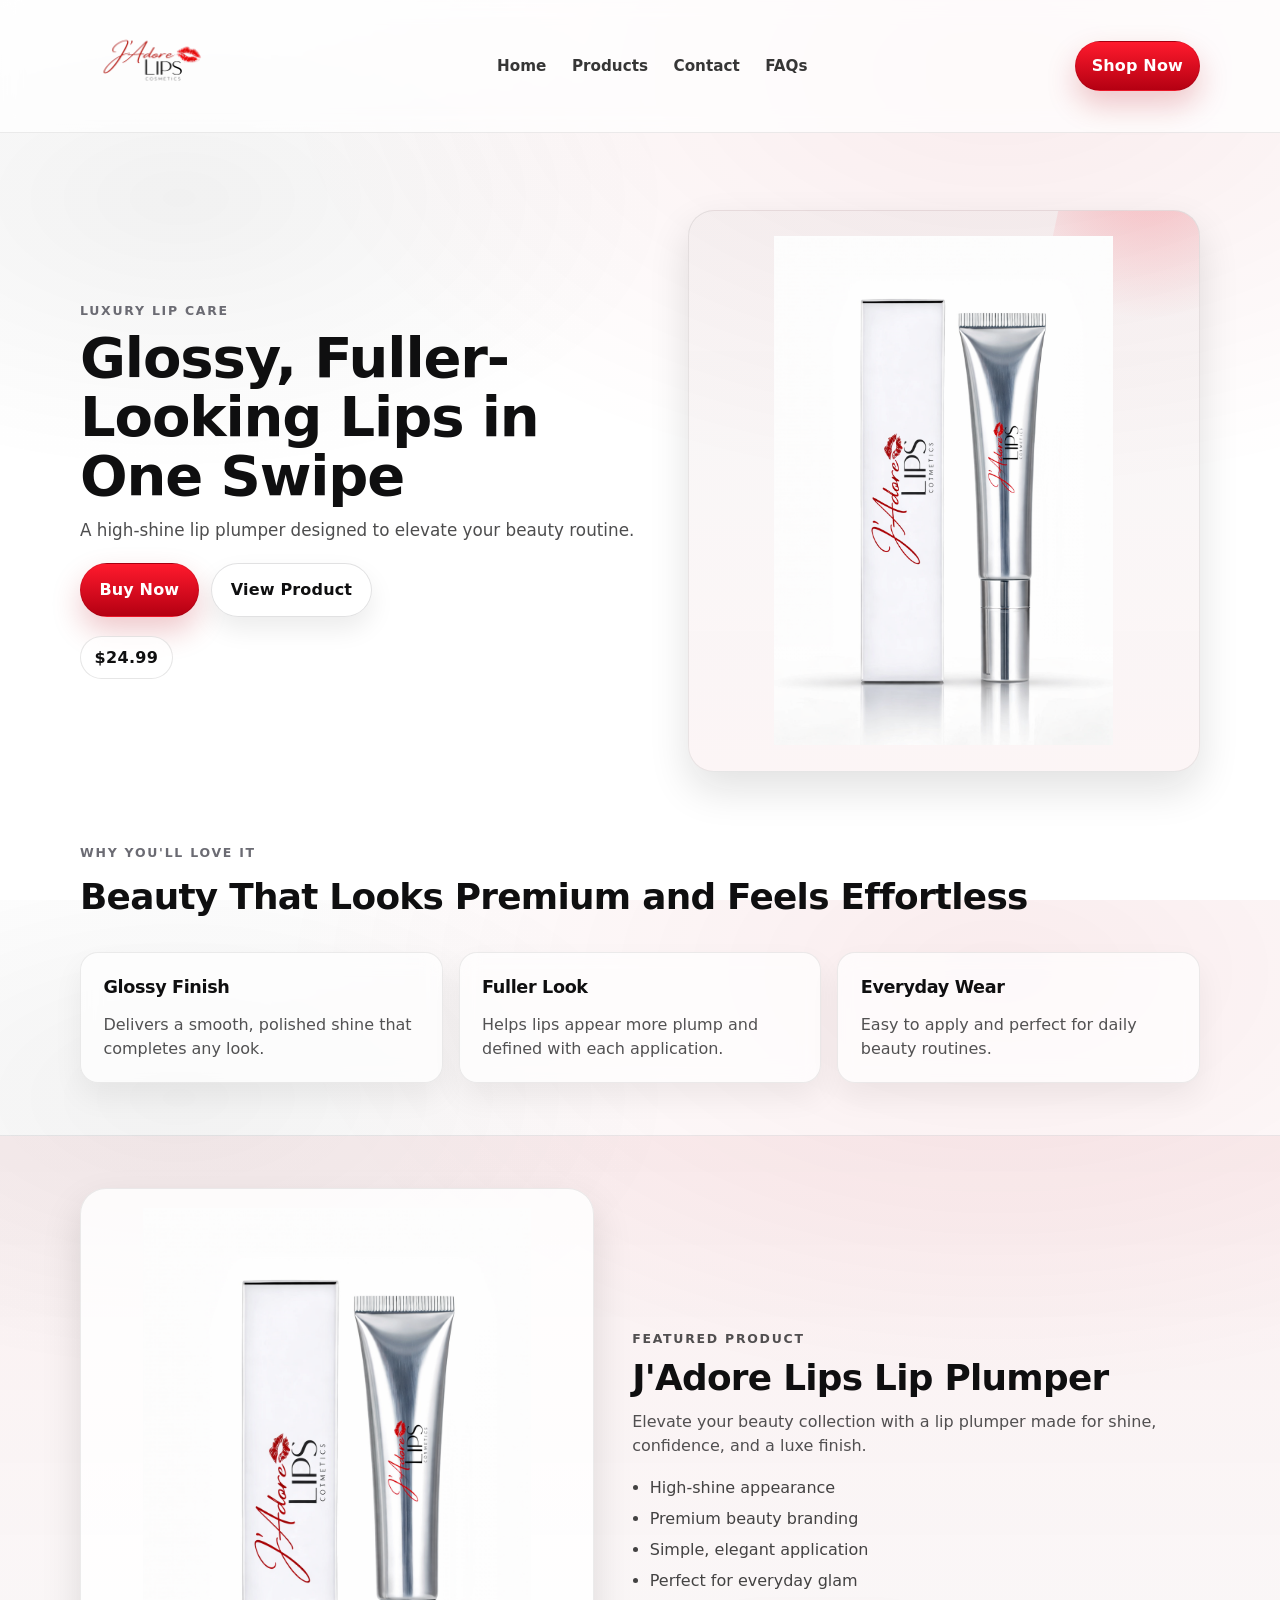
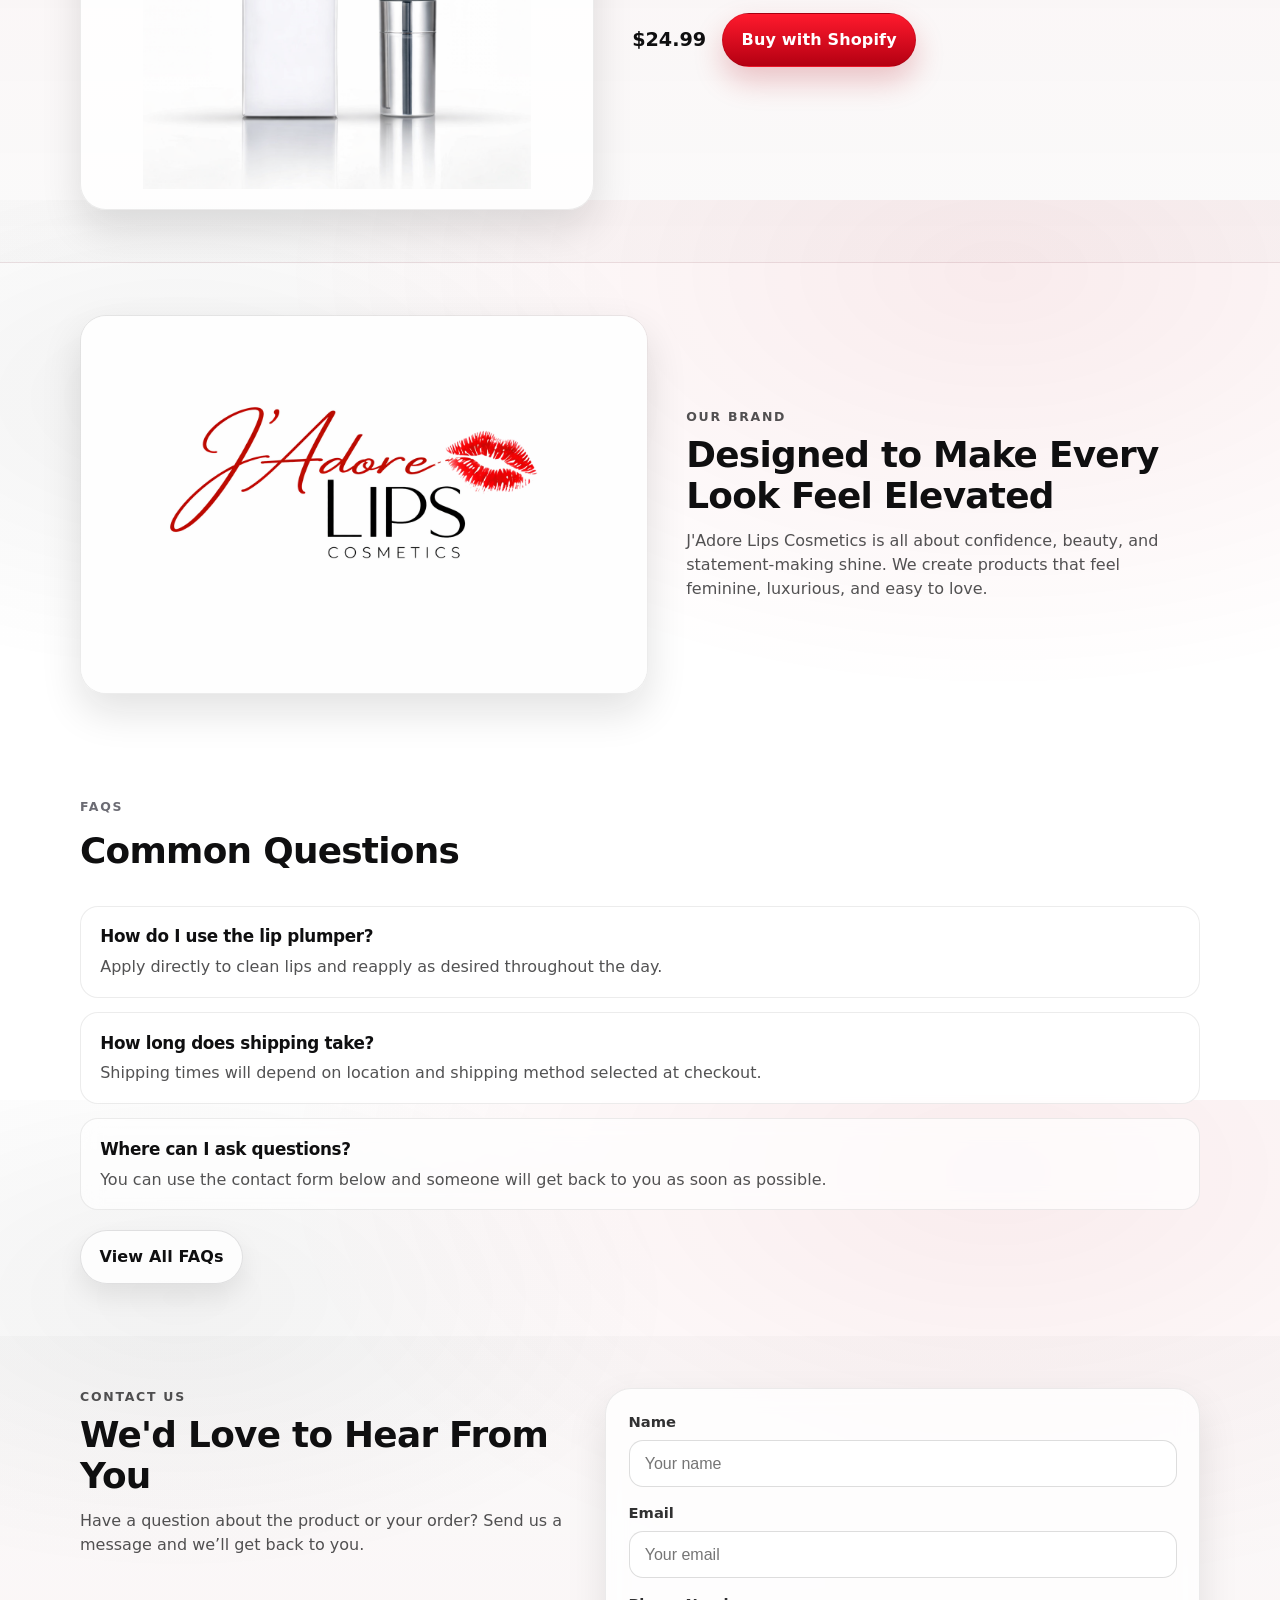
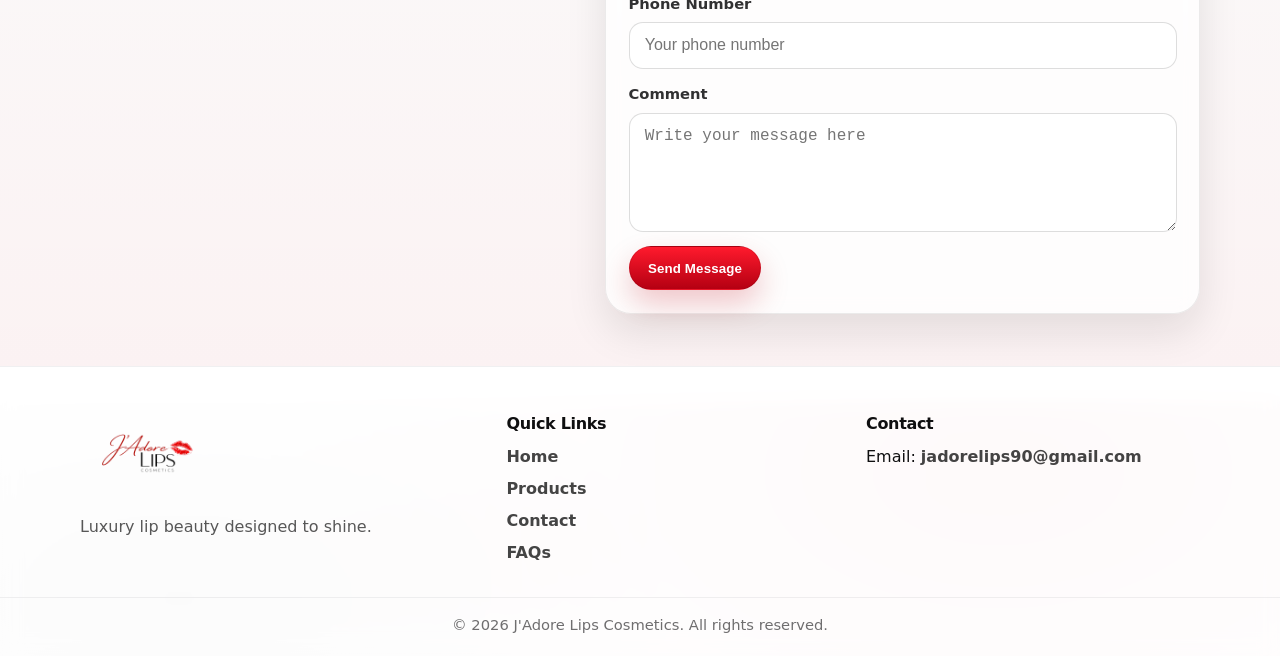
==== index.html @ cf37bf78 "Initial landing page setup with hero section" ====
<!DOCTYPE html>
<html lang="en">
<head>
    <meta charset="UTF-8">
    <meta name="viewport" content="width=device-width, initial-scale=1.0">

    <!-- Favicon -->
     <link rel="icon" type="image/png" href="favicon_io/favicon.ico">
     <link rel="icon" type="image/png" sizes="32x32" href="favicon_io/favicon-32x32.png">
     <link rel="icon" type="image/png" sizes="16x16" href="favicon_io/favicon-16x16.png">

    <!-- Title (VERY IMPORTANT) -->
    <title>J'Adore Lips | Lip Plumper</title>
    
    <!-- Stylesheet -->
    <link rel="stylesheet" href="css/styles.css">

    <!-- SEO Meta -->
    <meta name="description" content="J'Adore Lips is a lip plumper that enhances and plumps your lips naturally.">
    <meta name="keywords" content="lip plumper, lip care, lip health, beauty, lip gloss, fuller lips">
    <meta name="author" content="J'Adore Lips">
    <meta name="robots" content="index, follow">

    <!-- Open Graph (for social sharing like iMessage, Instagram, Facebook) -->
    <meta property="og:title" content="J'Adore Lips | Lip Plumper">
    <meta property="og:description" content="J'Adore Lips is a lip plumper that enhances and plumps your lips naturally.">
    <meta property="og:image" content="images/Products.PNG">
    <meta property="og:url" content="https://jadorelips.com">
    <meta property="og:type" content="website">

    <!-- Twitter Meta -->
    <meta name="twitter:card" content="summary_large_image">
    <meta name="twitter:title" content="J'Adore Lips | Lip Plumper">
    <meta name="twitter:description" content="J'Adore Lips is a lip plumper that enhances and plumps your lips naturally.">
    <meta name="twitter:image" content="images/Products.PNG">
</head>
<body>
    <!-- Header -->
     <header class="site-header">
        <div class="container header-container">
            <a href="index.html" class="logo">
                <img src="images/Branding-removebg-preview.png" alt="J'Adore Lips Logo">
            </a>

            <button class="nav-toggle" type="button" aria-label="Open menu" aria-expanded="false" aria-controls="mobile-menu">
              <span class="nav-toggle-bar"></span>
              <span class="nav-toggle-bar"></span>
              <span class="nav-toggle-bar"></span>
            </button>

            <nav class="navbar">
                <ul class="nav-links">
                    <li><a href="index.html">Home</a></li>
                    <li><a href="products.html">Products</a></li>
                    <li><a href="contact.html">Contact</a></li>
                    <li><a href="faq.html">FAQs</a></li>
                </ul>
            </nav>

            <a href="#featured-product" class="btn nav-btn">Shop Now</a>
        </div>

        <div class="mobile-menu" id="mobile-menu" hidden>
          <div class="container">
            <nav class="mobile-nav" aria-label="Mobile">
              <a href="index.html">Home</a>
              <a href="products.html">Products</a>
              <a href="contact.html">Contact</a>
              <a href="faq.html">FAQs</a>
              <a href="#featured-product" class="btn mobile-cta">Shop Now</a>
            </nav>
          </div>
        </div>
     </header>

       <main>

    <!-- Hero Section -->
    <section class="hero">
      <div class="container hero-container">
        <div class="hero-text">
          <p class="eyebrow">Luxury Lip Care</p>
          <h1>Glossy, Fuller-Looking Lips in One Swipe</h1>
          <p class="hero-description">
            A high-shine lip plumper designed to elevate your beauty routine.
          </p>

          <div class="hero-actions">
            <a href="#featured-product" class="btn">Buy Now</a>
            <a href="products.html" class="btn btn-secondary">View Product</a>
          </div>

          <div class="hero-price">
            <span>$24.99</span>
          </div>
        </div>

        <div class="hero-image">
          <img src="images/Products.PNG" alt="J'Adore Lips Lip Plumper Product">
        </div>
      </div>
    </section>

    <!-- Benefits Section -->
    <section class="benefits">
      <div class="container">
        <div class="section-heading">
          <p class="eyebrow">Why You'll Love It</p>
          <h2>Beauty That Looks Premium and Feels Effortless</h2>
        </div>

        <div class="benefits-grid">
          <article class="benefit-card">
            <h3>Glossy Finish</h3>
            <p>Delivers a smooth, polished shine that completes any look.</p>
          </article>

          <article class="benefit-card">
            <h3>Fuller Look</h3>
            <p>Helps lips appear more plump and defined with each application.</p>
          </article>

          <article class="benefit-card">
            <h3>Everyday Wear</h3>
            <p>Easy to apply and perfect for daily beauty routines.</p>
          </article>
        </div>
      </div>
    </section>

    <!-- Featured Product -->
    <section class="featured-product" id="featured-product">
      <div class="container featured-product-container">
        <div class="featured-image">
          <img src="images/Products.PNG" alt="J'Adore Lips Lip Plumper">
        </div>

        <div class="featured-text">
          <p class="eyebrow">Featured Product</p>
          <h2>J'Adore Lips Lip Plumper</h2>
          <p>
            Elevate your beauty collection with a lip plumper made for shine,
            confidence, and a luxe finish.
          </p>

          <ul class="product-highlights">
            <li>High-shine appearance</li>
            <li>Premium beauty branding</li>
            <li>Simple, elegant application</li>
            <li>Perfect for everyday glam</li>
          </ul>

          <div class="product-purchase">
            <span class="product-price">$24.99</span>
            <a href="#" class="btn">Buy with Shopify</a>
          </div>

          <!-- Shopify Buy Button can go here later -->
          <div class="shopify-buy-button-placeholder">
            <!-- Shopify embed code goes here -->
          </div>
        </div>
      </div>
    </section>

    <!-- Brand Section -->
    <section class="brand-story">
      <div class="container brand-story-container">
        <div class="brand-image">
          <img src="images/Branding.PNG" alt="J'Adore Lips brand lifestyle image">
        </div>

        <div class="brand-text">
          <p class="eyebrow">Our Brand</p>
          <h2>Designed to Make Every Look Feel Elevated</h2>
          <p>
            J'Adore Lips Cosmetics is all about confidence, beauty, and statement-making shine.
            We create products that feel feminine, luxurious, and easy to love.
          </p>
        </div>
      </div>
    </section>

    <!-- FAQ Preview -->
    <section class="faq-preview">
      <div class="container">
        <div class="section-heading">
          <p class="eyebrow">FAQs</p>
          <h2>Common Questions</h2>
        </div>

        <div class="faq-list">
          <article class="faq-item">
            <h3>How do I use the lip plumper?</h3>
            <p>Apply directly to clean lips and reapply as desired throughout the day.</p>
          </article>

          <article class="faq-item">
            <h3>How long does shipping take?</h3>
            <p>Shipping times will depend on location and shipping method selected at checkout.</p>
          </article>

          <article class="faq-item">
            <h3>Where can I ask questions?</h3>
            <p>You can use the contact form below and someone will get back to you as soon as possible.</p>
          </article>
        </div>

        <div class="faq-action">
          <a href="faq.html" class="btn btn-secondary">View All FAQs</a>
        </div>
      </div>
    </section>

    <!-- Contact Section -->
    <section class="contact-section" id="contact">
      <div class="container contact-container">
        <div class="contact-text">
          <p class="eyebrow">Contact Us</p>
          <h2>We'd Love to Hear From You</h2>
          <p>
            Have a question about the product or your order? Send us a message and we’ll get back to you.
          </p>
        </div>

        <form class="contact-form">
          <div class="form-group">
            <label for="name">Name</label>
            <input type="text" id="name" name="name" placeholder="Your name" required>
          </div>

          <div class="form-group">
            <label for="email">Email</label>
            <input type="email" id="email" name="email" placeholder="Your email" required>
          </div>

          <div class="form-group">
            <label for="phone">Phone Number</label>
            <input type="tel" id="phone" name="phone" placeholder="Your phone number">
          </div>

          <div class="form-group">
            <label for="comment">Comment</label>
            <textarea id="comment" name="comment" rows="5" placeholder="Write your message here"></textarea>
          </div>

          <button type="submit" class="btn">Send Message</button>
        </form>
      </div>
    </section>

  </main>

  <!-- Footer -->
  <footer class="site-footer">
    <div class="container footer-container">
      <div class="footer-brand">
        <img src="images/Branding-removebg-preview.png" alt="J'Adore Lips Cosmetics Logo">
        <p>Luxury lip beauty designed to shine.</p>
      </div>

      <div class="footer-links">
        <h3>Quick Links</h3>
        <ul>
          <li><a href="index.html">Home</a></li>
          <li><a href="products.html">Products</a></li>
          <li><a href="contact.html">Contact</a></li>
          <li><a href="faq.html">FAQs</a></li>
        </ul>
      </div>

      <div class="footer-contact">
        <h3>Contact</h3>
        <p>Email: <a href="mailto:jadorelips90@gmail.com">jadorelips90@gmail.com</a></p>
      </div>
    </div>

    <div class="footer-bottom">
      <p>&copy; 2026 J'Adore Lips Cosmetics. All rights reserved.</p>
    </div>
  </footer>

  <script src="js/main.js"></script>
</body>
</html>
---- css/styles.css ----
:root {
   --bg: #ffffff;
   --surface: #ffffff;
   --surface-2: #f6f6f7;
   --text: #0f0f10;
   --muted: #6b6b73;
   --border: rgba(15, 15, 16, 0.12);
   --shadow: 0 18px 40px rgba(15, 15, 16, 0.12);
   --accent: #b40012;
   --accent-2: #ff1a2d;
   --accent-soft: rgba(180, 0, 18, 0.12);
   --radius: 18px;
   --radius-sm: 12px;
   --container: 1120px;
 }
 
 * {
   box-sizing: border-box;
 }
 
 html,
 body {
   height: 100%;
 }
 
 body {
   margin: 0;
   font-family: ui-sans-serif, system-ui, -apple-system, BlinkMacSystemFont, "Segoe UI", Roboto,
     "Helvetica Neue", Arial, "Noto Sans", "Liberation Sans", sans-serif;
   color: var(--text);
   background: radial-gradient(1200px 700px at 78% 8%, rgba(180, 0, 18, 0.08), transparent 60%),
     radial-gradient(900px 500px at 14% 22%, rgba(15, 15, 16, 0.06), transparent 55%),
     var(--bg);
   line-height: 1.5;
   overflow-x: hidden;
 }
 
 img {
   max-width: 100%;
   height: auto;
   display: block;
 }
 
 a {
   color: inherit;
   text-decoration: none;
 }
 
 .container {
   width: min(var(--container), calc(100% - 2rem));
   margin: 0 auto;
 }
 
 .eyebrow {
   margin: 0 0 0.5rem;
   letter-spacing: 0.14em;
   text-transform: uppercase;
   color: var(--muted);
   font-weight: 600;
   font-size: 0.78rem;
 }
 
 h1,
 h2,
 h3 {
   margin: 0 0 0.75rem;
   letter-spacing: -0.02em;
 }
 
 h1 {
   font-size: clamp(2.1rem, 4.5vw, 3.5rem);
   line-height: 1.05;
 }
 
 h2 {
   font-size: clamp(1.6rem, 2.8vw, 2.25rem);
   line-height: 1.15;
 }
 
 p {
   margin: 0;
 }

 ul {
   margin: 0;
 }
 
 .btn {
   display: inline-flex;
   align-items: center;
   justify-content: center;
   gap: 0.5rem;
   border-radius: 999px;
   padding: 0.85rem 1.15rem;
   font-weight: 700;
   letter-spacing: 0.01em;
   background: linear-gradient(180deg, var(--accent-2), var(--accent));
   color: #fff;
   border: 1px solid rgba(0, 0, 0, 0.08);
   box-shadow: 0 14px 30px rgba(180, 0, 18, 0.22);
   transition: transform 160ms ease, box-shadow 160ms ease, background 160ms ease;
 }
 
 .btn:hover {
   transform: translateY(-1px);
   box-shadow: 0 18px 38px rgba(180, 0, 18, 0.28);
 }
 
 .btn:active {
   transform: translateY(0);
 }
 
 .btn.btn-secondary {
   background: rgba(255, 255, 255, 0.8);
   color: var(--text);
   border: 1px solid var(--border);
   box-shadow: 0 12px 26px rgba(15, 15, 16, 0.08);
   backdrop-filter: blur(10px);
 }
 
 .btn.btn-secondary:hover {
   box-shadow: 0 16px 34px rgba(15, 15, 16, 0.12);
 }
 
 .site-header {
   position: sticky;
   top: 0;
   z-index: 50;
   background: rgba(255, 255, 255, 0.72);
   backdrop-filter: blur(10px);
   border-bottom: 1px solid rgba(15, 15, 16, 0.08);
 }
 
 .header-container {
   display: flex;
   align-items: center;
   justify-content: space-between;
   gap: 1rem;
   padding: 0.9rem 0;
 }
 
 .logo {
   display: inline-flex;
   align-items: center;
 }
 
 .logo img {
   height: 100px;
   width: auto;
   max-width: 220px;
   object-fit: contain;
 }
 
 .navbar {
   display: none;
 }
 
 .nav-links {
   list-style: none;
   display: flex;
   gap: 1.2rem;
   margin: 0;
   padding: 0;
 }
 
 .nav-links a {
   font-weight: 650;
   font-size: 0.95rem;
   color: rgba(15, 15, 16, 0.84);
   padding: 0.35rem 0.2rem;
   border-radius: 10px;
 }
 
 .nav-links a:hover {
   color: var(--text);
 }
 
 .nav-btn {
   padding: 0.75rem 1rem;
 }

 .nav-toggle {
   width: 44px;
   height: 44px;
   border-radius: 12px;
   border: 1px solid rgba(15, 15, 16, 0.12);
   background: rgba(255, 255, 255, 0.72);
   display: inline-flex;
   align-items: center;
   justify-content: center;
   gap: 5px;
   padding: 0;
   cursor: pointer;
 }

 .nav-toggle-bar {
   width: 18px;
   height: 2px;
   background: rgba(15, 15, 16, 0.8);
   display: block;
   border-radius: 99px;
 }

 .mobile-menu {
   border-top: 1px solid rgba(15, 15, 16, 0.06);
   background: rgba(255, 255, 255, 0.82);
   backdrop-filter: blur(12px);
 }

 .mobile-nav {
   display: grid;
   gap: 0.5rem;
   padding: 0.9rem 0 1rem;
 }

 .mobile-nav a {
   padding: 0.85rem 0.9rem;
   border-radius: 14px;
   border: 1px solid rgba(15, 15, 16, 0.08);
   background: rgba(255, 255, 255, 0.8);
   font-weight: 750;
   color: rgba(15, 15, 16, 0.88);
 }

 .mobile-nav a:hover {
   border-color: rgba(180, 0, 18, 0.25);
 }

 .mobile-nav .mobile-cta {
   width: 100%;
 }
 
 .hero {
   padding: clamp(3.2rem, 6vw, 5.2rem) 0 2.6rem;
 }
 
 .hero-container {
   display: grid;
   grid-template-columns: 1fr;
   gap: 2rem;
   align-items: center;
 }
 
 .hero-text {
   max-width: 46rem;
 }
 
 .hero-description {
   margin-top: 0.8rem;
   color: rgba(15, 15, 16, 0.74);
   font-size: 1.05rem;
 }
 
 .hero-actions {
   margin-top: 1.25rem;
   display: flex;
   gap: 0.8rem;
   flex-wrap: wrap;
 }
 
 .hero-price {
   margin-top: 1.2rem;
   display: inline-flex;
   align-items: center;
   gap: 0.65rem;
   padding: 0.55rem 0.85rem;
   border: 1px solid rgba(15, 15, 16, 0.1);
   border-radius: 999px;
   background: rgba(255, 255, 255, 0.7);
   backdrop-filter: blur(10px);
 }
 
 .hero-price span {
   font-weight: 900;
   letter-spacing: 0.02em;
 }
 
 .hero-image {
   position: relative;
   border-radius: calc(var(--radius) + 8px);
   background: linear-gradient(180deg, rgba(15, 15, 16, 0.03), rgba(180, 0, 18, 0.04));
   border: 1px solid rgba(15, 15, 16, 0.08);
   box-shadow: var(--shadow);
   overflow: hidden;
 }
 
 .hero-image::before {
   content: "";
   position: absolute;
   inset: -120px -120px auto auto;
   width: 260px;
   height: 260px;
   background: radial-gradient(circle at 30% 30%, rgba(255, 26, 45, 0.25), transparent 62%);
   transform: rotate(12deg);
 }
 
 .hero-image img {
   position: relative;
   width: 100%;
   height: auto;
   padding: 1.2rem;
   object-fit: contain;
   max-height: 560px;
 }
 
 section {
   padding: 3.25rem 0;
 }
 
 .section-heading {
   display: grid;
   gap: 0.35rem;
   margin-bottom: 1.4rem;
 }

 .page-hero {
   padding: clamp(3rem, 5.5vw, 4.2rem) 0 2.2rem;
 }

 .page-hero-compact {
   padding-bottom: 1.8rem;
 }

 .page-hero-container {
   display: grid;
   grid-template-columns: 1fr;
   gap: 1.6rem;
   align-items: center;
 }

 .page-hero-description {
   margin-top: 0.6rem;
   color: rgba(15, 15, 16, 0.72);
   font-size: 1.04rem;
 }

 .page-hero-media {
   border-radius: calc(var(--radius) + 8px);
   border: 1px solid rgba(15, 15, 16, 0.08);
   background: rgba(255, 255, 255, 0.85);
   box-shadow: var(--shadow);
   overflow: hidden;
 }

 .page-hero-media img {
   width: 100%;
   height: auto;
   object-fit: contain;
   padding: 1.15rem;
   max-height: 520px;
 }

 .inline-link {
   color: var(--accent);
   font-weight: 750;
 }

 .inline-link:hover {
   text-decoration: underline;
 }

 .products {
   padding-top: 1.8rem;
 }

 .product-grid {
   display: grid;
   grid-template-columns: 1fr;
   gap: 1.1rem;
 }

 .product-card {
   border-radius: calc(var(--radius) + 8px);
   border: 1px solid rgba(15, 15, 16, 0.08);
   background: rgba(255, 255, 255, 0.75);
   backdrop-filter: blur(10px);
   box-shadow: 0 18px 40px rgba(15, 15, 16, 0.1);
   overflow: hidden;
 }

 .product-card-image {
   background: linear-gradient(180deg, rgba(15, 15, 16, 0.02), rgba(180, 0, 18, 0.05));
 }

 .product-card-image img {
   width: 100%;
   height: 100%;
   object-fit: contain;
   padding: 1.2rem;
   max-height: 520px;
 }

 .product-card-body {
   padding: 1.2rem;
 }

 .product-card-body p {
   color: rgba(15, 15, 16, 0.72);
 }

 .product-card-meta {
   margin-top: 1rem;
   display: flex;
   gap: 0.9rem;
   align-items: center;
   justify-content: space-between;
   flex-wrap: wrap;
 }

 .product-pill {
   display: inline-flex;
   align-items: center;
   border-radius: 999px;
   padding: 0.45rem 0.75rem;
   background: rgba(180, 0, 18, 0.1);
   border: 1px solid rgba(180, 0, 18, 0.18);
   color: rgba(15, 15, 16, 0.85);
   font-weight: 800;
   letter-spacing: 0.01em;
 }

 .cta-band {
   padding: 2.6rem 0;
 }

 .cta-band-container {
   display: flex;
   align-items: center;
   justify-content: space-between;
   gap: 1.2rem;
   padding: 1.4rem;
   border-radius: calc(var(--radius) + 10px);
   border: 1px solid rgba(15, 15, 16, 0.08);
   background: radial-gradient(900px 240px at 12% 0%, rgba(255, 26, 45, 0.16), transparent 60%),
     rgba(255, 255, 255, 0.8);
   backdrop-filter: blur(12px);
   box-shadow: 0 18px 40px rgba(15, 15, 16, 0.1);
 }

 .contact-cards {
   margin-top: 1.15rem;
   display: grid;
   grid-template-columns: 1fr;
   gap: 0.9rem;
 }

 .contact-card {
   padding: 1rem 1.1rem;
   border-radius: var(--radius);
   border: 1px solid rgba(15, 15, 16, 0.08);
   background: rgba(255, 255, 255, 0.7);
   backdrop-filter: blur(10px);
 }

 .contact-card h3 {
   margin-bottom: 0.35rem;
   font-size: 1.02rem;
 }

 .contact-card p {
   color: rgba(15, 15, 16, 0.72);
 }
 
 .benefits {
   padding-top: 1.5rem;
 }
 
 .benefits-grid {
   display: grid;
   grid-template-columns: 1fr;
   gap: 1rem;
   margin-top: 1.2rem;
 }
 
 .benefit-card {
   border: 1px solid rgba(15, 15, 16, 0.08);
   border-radius: var(--radius);
   background: rgba(255, 255, 255, 0.7);
   backdrop-filter: blur(10px);
   box-shadow: 0 14px 30px rgba(15, 15, 16, 0.06);
   padding: 1.2rem 1.2rem 1.15rem;
 }
 
 .benefit-card h3 {
   font-size: 1.1rem;
 }
 
 .benefit-card p {
   color: rgba(15, 15, 16, 0.72);
 }
 
 .featured-product {
   background: linear-gradient(180deg, rgba(180, 0, 18, 0.06), rgba(15, 15, 16, 0.02));
   border-top: 1px solid rgba(15, 15, 16, 0.06);
   border-bottom: 1px solid rgba(15, 15, 16, 0.06);
 }
 
 .featured-product-container {
   display: grid;
   grid-template-columns: 1fr;
   gap: 1.8rem;
   align-items: center;
 }
 
 .featured-image {
   border-radius: calc(var(--radius) + 8px);
   border: 1px solid rgba(15, 15, 16, 0.08);
   background: rgba(255, 255, 255, 0.82);
   box-shadow: var(--shadow);
   overflow: hidden;
 }
 
 .featured-image img {
   padding: 1.2rem;
   width: 100%;
   max-height: 620px;
   object-fit: contain;
 }
 
 .featured-text p {
   color: rgba(15, 15, 16, 0.72);
 }
 
 .product-highlights {
   margin: 1.1rem 0 0;
   padding-left: 1.1rem;
   color: rgba(15, 15, 16, 0.78);
 }
 
 .product-highlights li {
   margin: 0.45rem 0;
 }
 
 .product-purchase {
   margin-top: 1.25rem;
   display: flex;
   align-items: center;
   justify-content: flex-start;
   gap: 1rem;
   flex-wrap: wrap;
 }
 
 .product-price {
   font-weight: 900;
   font-size: 1.2rem;
 }
 
 .brand-story-container {
   display: grid;
   grid-template-columns: 1fr;
   gap: 1.6rem;
   align-items: center;
 }
 
 .brand-image {
   border-radius: calc(var(--radius) + 8px);
   overflow: hidden;
   border: 1px solid rgba(15, 15, 16, 0.08);
   box-shadow: 0 18px 40px rgba(15, 15, 16, 0.12);
 }
 
 .brand-image img {
   width: 100%;
   height: 100%;
   object-fit: cover;
 }
 
 .brand-text p {
   color: rgba(15, 15, 16, 0.72);
 }
 
 .faq-list {
   display: grid;
   gap: 0.9rem;
   margin-top: 1.25rem;
 }
 
 .faq-item {
   padding: 1.1rem 1.2rem;
   border-radius: var(--radius);
   border: 1px solid rgba(15, 15, 16, 0.08);
   background: rgba(255, 255, 255, 0.7);
   backdrop-filter: blur(10px);
 }
 
 .faq-item h3 {
   font-size: 1.05rem;
   margin-bottom: 0.35rem;
 }
 
 .faq-item p {
   color: rgba(15, 15, 16, 0.72);
 }
 
 .faq-action {
   margin-top: 1.25rem;
 }
 
 .contact-section {
   background: linear-gradient(180deg, rgba(15, 15, 16, 0.02), rgba(180, 0, 18, 0.05));
 }
 
 .contact-container {
   display: grid;
   grid-template-columns: 1fr;
   gap: 1.6rem;
   align-items: start;
 }
 
 .contact-text p {
   color: rgba(15, 15, 16, 0.72);
 }
 
 .contact-form {
   border-radius: calc(var(--radius) + 8px);
   border: 1px solid rgba(15, 15, 16, 0.08);
   background: rgba(255, 255, 255, 0.78);
   backdrop-filter: blur(10px);
   box-shadow: 0 18px 40px rgba(15, 15, 16, 0.1);
   padding: 1.2rem;
 }
 
 .form-group {
   display: grid;
   gap: 0.45rem;
   margin-bottom: 0.9rem;
 }
 
 label {
   font-size: 0.92rem;
   font-weight: 700;
   color: rgba(15, 15, 16, 0.86);
 }
 
 input,
 textarea {
   width: 100%;
   border-radius: 14px;
   border: 1px solid rgba(15, 15, 16, 0.14);
   background: rgba(255, 255, 255, 0.92);
   padding: 0.85rem 0.95rem;
   font-size: 1rem;
   outline: none;
   transition: border-color 140ms ease, box-shadow 140ms ease;
 }
 
 input:focus,
 textarea:focus {
   border-color: rgba(180, 0, 18, 0.42);
   box-shadow: 0 0 0 4px rgba(180, 0, 18, 0.12);
 }
 
 textarea {
   resize: vertical;
 }
 
 .site-footer {
   padding: 2.8rem 0 1.2rem;
   border-top: 1px solid rgba(15, 15, 16, 0.06);
   background: rgba(255, 255, 255, 0.72);
   backdrop-filter: blur(10px);
 }
 
 .footer-container {
   display: grid;
   grid-template-columns: 1fr;
   gap: 1.6rem;
 }
 
 .footer-brand img {
   width: 140px;
   height: auto;
 }
 
 .footer-brand p {
   margin-top: 0.6rem;
   color: rgba(15, 15, 16, 0.7);
 }
 
 .footer-links h3,
 .footer-contact h3 {
   margin-bottom: 0.6rem;
   font-size: 1rem;
 }
 
 .footer-links ul {
   list-style: none;
   padding: 0;
   margin: 0;
   display: grid;
   gap: 0.5rem;
 }
 
 .footer-links a,
 .footer-contact a {
   color: rgba(15, 15, 16, 0.78);
   font-weight: 650;
 }
 
 .footer-links a:hover,
 .footer-contact a:hover {
   color: var(--accent);
 }
 
 .footer-bottom {
   margin-top: 2rem;
   padding-top: 1rem;
   border-top: 1px solid rgba(15, 15, 16, 0.06);
   text-align: center;
   color: rgba(15, 15, 16, 0.6);
   font-size: 0.92rem;
 }
 
 @media (min-width: 760px) {
   .navbar {
     display: block;
   }

   .nav-toggle {
     display: none;
   }

   .mobile-menu {
     display: none;
   }
 
   .hero-container {
     grid-template-columns: 1.05fr 0.95fr;
     gap: 2.6rem;
   }

   .page-hero-container {
     grid-template-columns: 1.05fr 0.95fr;
     gap: 2.4rem;
   }

   .product-grid {
     grid-template-columns: repeat(2, 1fr);
     gap: 1.25rem;
   }

   .contact-cards {
     grid-template-columns: repeat(2, 1fr);
   }
 
   .benefits-grid {
     grid-template-columns: repeat(3, 1fr);
   }
 
   .featured-product-container {
     grid-template-columns: 0.95fr 1.05fr;
     gap: 2.4rem;
   }
 
   .brand-story-container {
     grid-template-columns: 1.05fr 0.95fr;
     gap: 2.4rem;
   }
 
   .contact-container {
     grid-template-columns: 0.9fr 1.1fr;
     gap: 2.4rem;
   }
 
   .footer-container {
     grid-template-columns: 1.2fr 1fr 1fr;
     align-items: start;
   }
 }
 
 @media (min-width: 1024px) {
   .header-container {
     padding: 1rem 0;
   }
 
   .hero {
     padding-bottom: 3rem;
   }
 
   .hero-image img {
     padding: 1.6rem;
   }
 
   .benefit-card {
     padding: 1.35rem 1.4rem 1.3rem;
   }
 
   .contact-form {
     padding: 1.4rem;
   }
 }
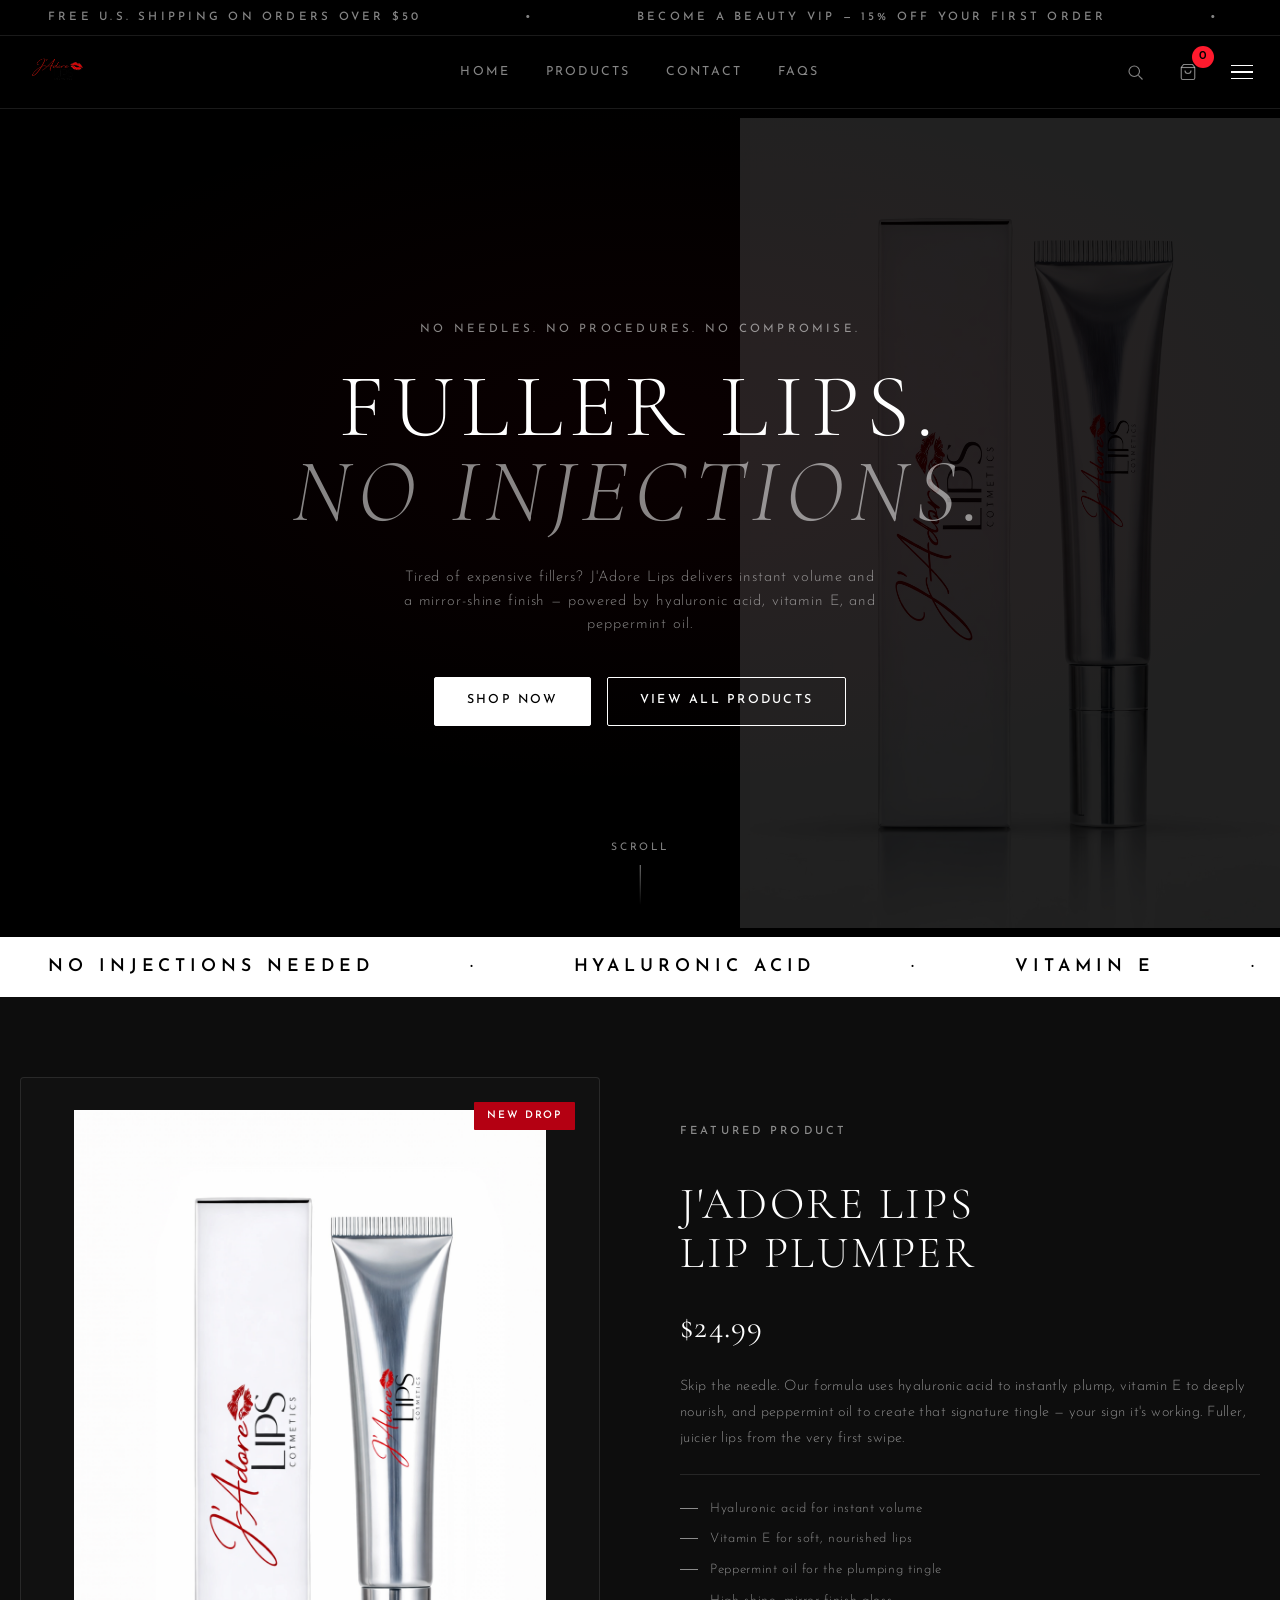
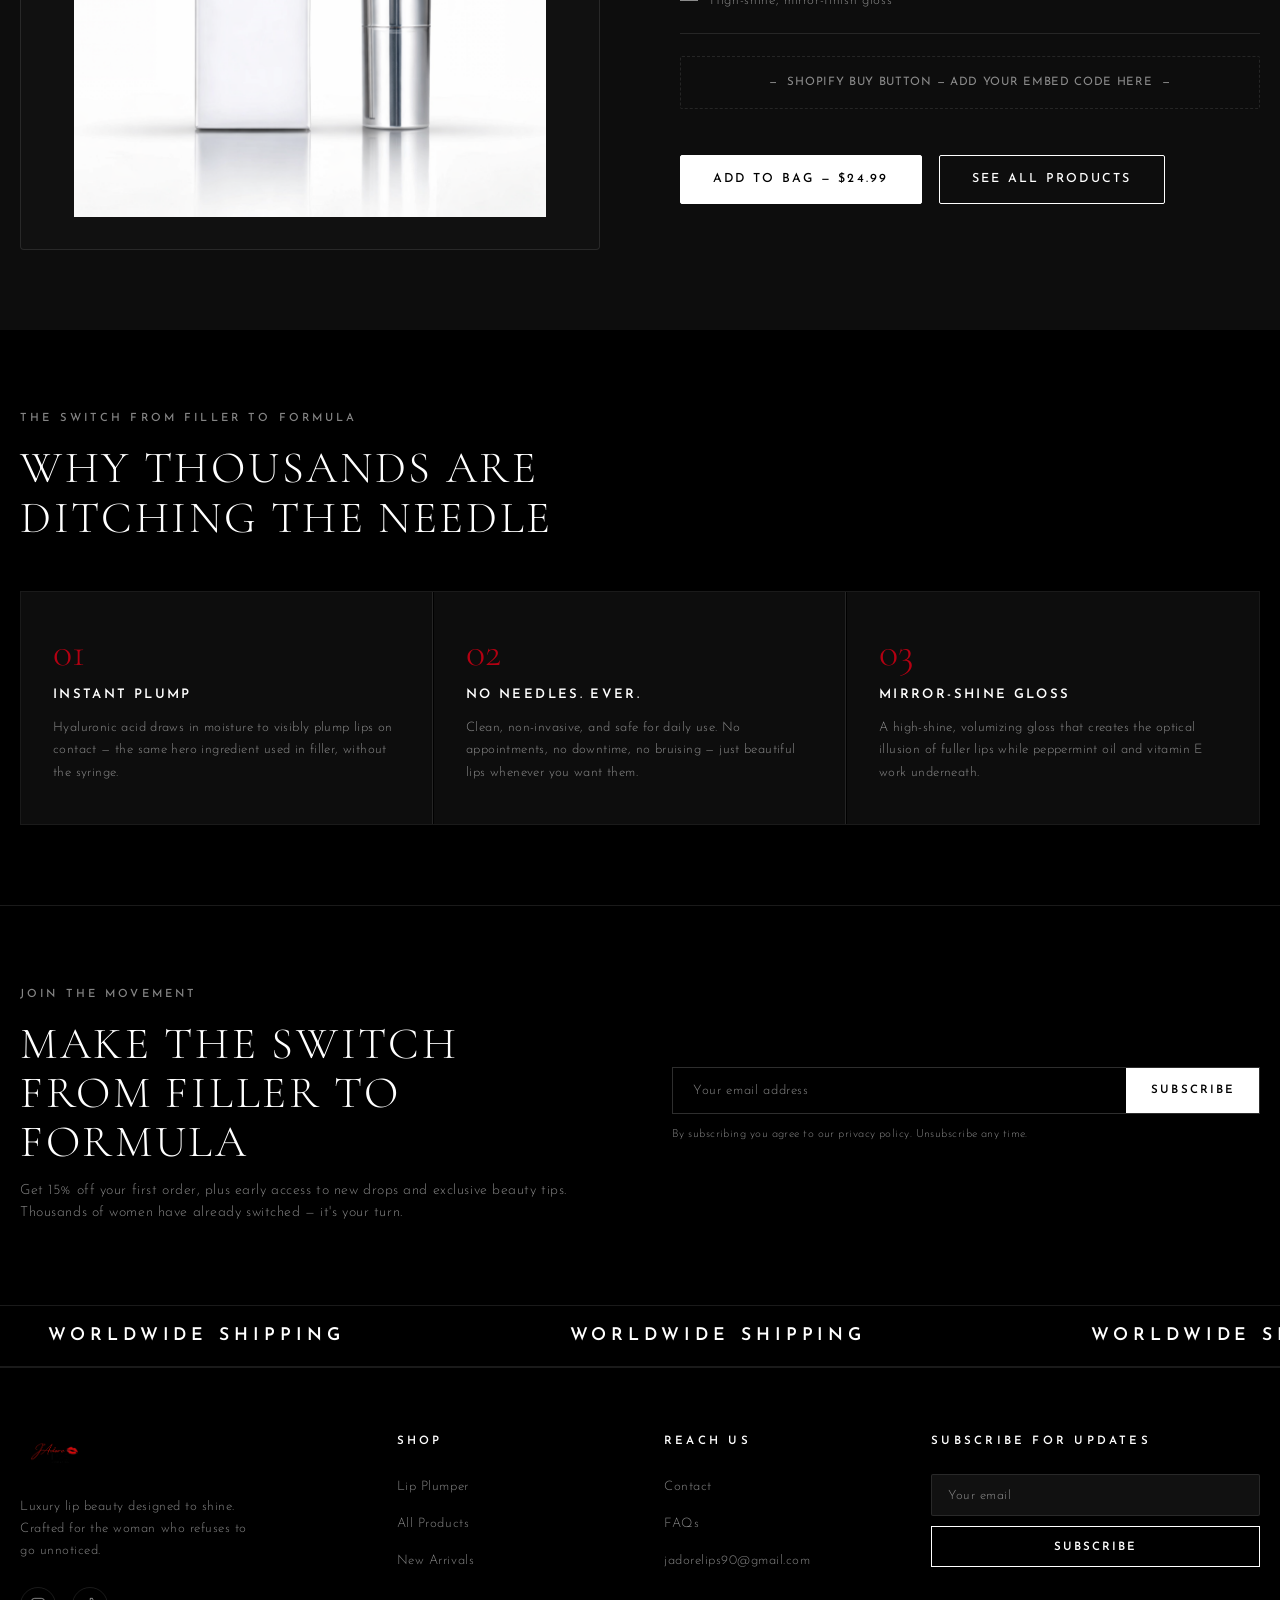
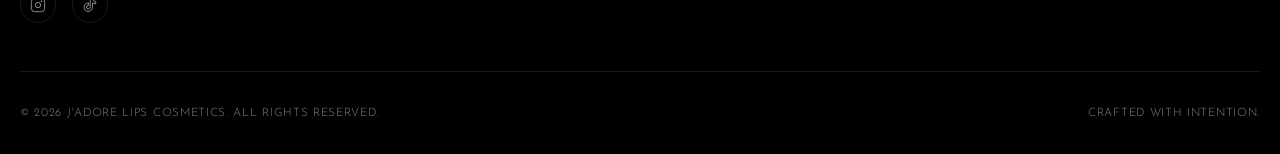
==== commit 8a2cf613: "WIP: bag count update, copy refresh, before/after section" ====
--- a/index.html
+++ b/index.html
@@ -1,282 +1,272 @@
 <!DOCTYPE html>
 <html lang="en">
 <head>
-    <meta charset="UTF-8">
-    <meta name="viewport" content="width=device-width, initial-scale=1.0">
-
-    <!-- Favicon -->
-     <link rel="icon" type="image/png" href="favicon_io/favicon.ico">
-     <link rel="icon" type="image/png" sizes="32x32" href="favicon_io/favicon-32x32.png">
-     <link rel="icon" type="image/png" sizes="16x16" href="favicon_io/favicon-16x16.png">
-
-    <!-- Title (VERY IMPORTANT) -->
-    <title>J'Adore Lips | Lip Plumper</title>
-    
-    <!-- Stylesheet -->
-    <link rel="stylesheet" href="css/styles.css">
-
-    <!-- SEO Meta -->
-    <meta name="description" content="J'Adore Lips is a lip plumper that enhances and plumps your lips naturally.">
-    <meta name="keywords" content="lip plumper, lip care, lip health, beauty, lip gloss, fuller lips">
-    <meta name="author" content="J'Adore Lips">
-    <meta name="robots" content="index, follow">
-
-    <!-- Open Graph (for social sharing like iMessage, Instagram, Facebook) -->
-    <meta property="og:title" content="J'Adore Lips | Lip Plumper">
-    <meta property="og:description" content="J'Adore Lips is a lip plumper that enhances and plumps your lips naturally.">
-    <meta property="og:image" content="images/Products.PNG">
-    <meta property="og:url" content="https://jadorelips.com">
-    <meta property="og:type" content="website">
-
-    <!-- Twitter Meta -->
-    <meta name="twitter:card" content="summary_large_image">
-    <meta name="twitter:title" content="J'Adore Lips | Lip Plumper">
-    <meta name="twitter:description" content="J'Adore Lips is a lip plumper that enhances and plumps your lips naturally.">
-    <meta name="twitter:image" content="images/Products.PNG">
+  <meta charset="UTF-8" />
+  <meta name="viewport" content="width=device-width, initial-scale=1.0" />
+  <title>J'Adore Lips | Luxury Lip Plumper</title>
+  <meta name="description" content="J'Adore Lips — a premium lip plumper designed for glossy, fuller-looking lips. High-shine, luxurious, and made for every day." />
+  <link rel="stylesheet" href="css/styles.css" />
+  <link rel="icon" type="image/png" href="favicon_io/favicon.ico" />
+  <meta property="og:title" content="J'Adore Lips | Luxury Lip Plumper" />
+  <meta property="og:image" content="images/Products.PNG" />
+  <meta property="og:type" content="website" />
 </head>
 <body>
-    <!-- Header -->
-     <header class="site-header">
-        <div class="container header-container">
-            <a href="index.html" class="logo">
-                <img src="images/Branding-removebg-preview.png" alt="J'Adore Lips Logo">
-            </a>
-
-            <button class="nav-toggle" type="button" aria-label="Open menu" aria-expanded="false" aria-controls="mobile-menu">
-              <span class="nav-toggle-bar"></span>
-              <span class="nav-toggle-bar"></span>
-              <span class="nav-toggle-bar"></span>
-            </button>
-
-            <nav class="navbar">
-                <ul class="nav-links">
-                    <li><a href="index.html">Home</a></li>
-                    <li><a href="products.html">Products</a></li>
-                    <li><a href="contact.html">Contact</a></li>
-                    <li><a href="faq.html">FAQs</a></li>
-                </ul>
-            </nav>
-
-            <a href="#featured-product" class="btn nav-btn">Shop Now</a>
-        </div>
-
-        <div class="mobile-menu" id="mobile-menu" hidden>
-          <div class="container">
-            <nav class="mobile-nav" aria-label="Mobile">
-              <a href="index.html">Home</a>
-              <a href="products.html">Products</a>
-              <a href="contact.html">Contact</a>
-              <a href="faq.html">FAQs</a>
-              <a href="#featured-product" class="btn mobile-cta">Shop Now</a>
-            </nav>
-          </div>
-        </div>
-     </header>
-
-       <main>
-
-    <!-- Hero Section -->
-    <section class="hero">
-      <div class="container hero-container">
-        <div class="hero-text">
-          <p class="eyebrow">Luxury Lip Care</p>
-          <h1>Glossy, Fuller-Looking Lips in One Swipe</h1>
-          <p class="hero-description">
-            A high-shine lip plumper designed to elevate your beauty routine.
-          </p>
-
-          <div class="hero-actions">
-            <a href="#featured-product" class="btn">Buy Now</a>
-            <a href="products.html" class="btn btn-secondary">View Product</a>
-          </div>
-
-          <div class="hero-price">
-            <span>$24.99</span>
-          </div>
-        </div>
-
-        <div class="hero-image">
-          <img src="images/Products.PNG" alt="J'Adore Lips Lip Plumper Product">
-        </div>
-      </div>
-    </section>
-
-    <!-- Benefits Section -->
-    <section class="benefits">
-      <div class="container">
-        <div class="section-heading">
-          <p class="eyebrow">Why You'll Love It</p>
-          <h2>Beauty That Looks Premium and Feels Effortless</h2>
-        </div>
-
-        <div class="benefits-grid">
-          <article class="benefit-card">
-            <h3>Glossy Finish</h3>
-            <p>Delivers a smooth, polished shine that completes any look.</p>
-          </article>
-
-          <article class="benefit-card">
-            <h3>Fuller Look</h3>
-            <p>Helps lips appear more plump and defined with each application.</p>
-          </article>
-
-          <article class="benefit-card">
-            <h3>Everyday Wear</h3>
-            <p>Easy to apply and perfect for daily beauty routines.</p>
-          </article>
-        </div>
-      </div>
-    </section>
-
-    <!-- Featured Product -->
-    <section class="featured-product" id="featured-product">
-      <div class="container featured-product-container">
-        <div class="featured-image">
-          <img src="images/Products.PNG" alt="J'Adore Lips Lip Plumper">
-        </div>
-
-        <div class="featured-text">
-          <p class="eyebrow">Featured Product</p>
-          <h2>J'Adore Lips Lip Plumper</h2>
-          <p>
-            Elevate your beauty collection with a lip plumper made for shine,
-            confidence, and a luxe finish.
-          </p>
-
-          <ul class="product-highlights">
-            <li>High-shine appearance</li>
-            <li>Premium beauty branding</li>
-            <li>Simple, elegant application</li>
-            <li>Perfect for everyday glam</li>
-          </ul>
-
-          <div class="product-purchase">
-            <span class="product-price">$24.99</span>
-            <a href="#" class="btn">Buy with Shopify</a>
-          </div>
-
-          <!-- Shopify Buy Button can go here later -->
-          <div class="shopify-buy-button-placeholder">
-            <!-- Shopify embed code goes here -->
-          </div>
-        </div>
-      </div>
-    </section>
-
-    <!-- Brand Section -->
-    <section class="brand-story">
-      <div class="container brand-story-container">
-        <div class="brand-image">
-          <img src="images/Branding.PNG" alt="J'Adore Lips brand lifestyle image">
-        </div>
-
-        <div class="brand-text">
-          <p class="eyebrow">Our Brand</p>
-          <h2>Designed to Make Every Look Feel Elevated</h2>
-          <p>
-            J'Adore Lips Cosmetics is all about confidence, beauty, and statement-making shine.
-            We create products that feel feminine, luxurious, and easy to love.
-          </p>
-        </div>
-      </div>
-    </section>
-
-    <!-- FAQ Preview -->
-    <section class="faq-preview">
-      <div class="container">
-        <div class="section-heading">
-          <p class="eyebrow">FAQs</p>
-          <h2>Common Questions</h2>
-        </div>
-
-        <div class="faq-list">
-          <article class="faq-item">
-            <h3>How do I use the lip plumper?</h3>
-            <p>Apply directly to clean lips and reapply as desired throughout the day.</p>
-          </article>
-
-          <article class="faq-item">
-            <h3>How long does shipping take?</h3>
-            <p>Shipping times will depend on location and shipping method selected at checkout.</p>
-          </article>
-
-          <article class="faq-item">
-            <h3>Where can I ask questions?</h3>
-            <p>You can use the contact form below and someone will get back to you as soon as possible.</p>
-          </article>
-        </div>
-
-        <div class="faq-action">
-          <a href="faq.html" class="btn btn-secondary">View All FAQs</a>
-        </div>
-      </div>
-    </section>
-
-    <!-- Contact Section -->
-    <section class="contact-section" id="contact">
-      <div class="container contact-container">
-        <div class="contact-text">
-          <p class="eyebrow">Contact Us</p>
-          <h2>We'd Love to Hear From You</h2>
-          <p>
-            Have a question about the product or your order? Send us a message and we’ll get back to you.
-          </p>
-        </div>
-
-        <form class="contact-form">
-          <div class="form-group">
-            <label for="name">Name</label>
-            <input type="text" id="name" name="name" placeholder="Your name" required>
-          </div>
-
-          <div class="form-group">
-            <label for="email">Email</label>
-            <input type="email" id="email" name="email" placeholder="Your email" required>
-          </div>
-
-          <div class="form-group">
-            <label for="phone">Phone Number</label>
-            <input type="tel" id="phone" name="phone" placeholder="Your phone number">
-          </div>
-
-          <div class="form-group">
-            <label for="comment">Comment</label>
-            <textarea id="comment" name="comment" rows="5" placeholder="Write your message here"></textarea>
-          </div>
-
-          <button type="submit" class="btn">Send Message</button>
-        </form>
-      </div>
-    </section>
-
-  </main>
-
-  <!-- Footer -->
-  <footer class="site-footer">
-    <div class="container footer-container">
-      <div class="footer-brand">
-        <img src="images/Branding-removebg-preview.png" alt="J'Adore Lips Cosmetics Logo">
-        <p>Luxury lip beauty designed to shine.</p>
-      </div>
-
-      <div class="footer-links">
-        <h3>Quick Links</h3>
+
+  <!-- Announcement Bar -->
+  <div class="announcement-bar" aria-label="Promotions">
+    <div class="announcement-track" aria-hidden="true">
+      <span>Free U.S. Shipping on Orders Over $50</span>
+      <span>&nbsp;&bull;&nbsp;</span>
+      <span>Become a Beauty VIP &mdash; 15% Off Your First Order</span>
+      <span>&nbsp;&bull;&nbsp;</span>
+      <span>30-Day Satisfaction Guarantee</span>
+      <span>&nbsp;&bull;&nbsp;</span>
+      <span>Free U.S. Shipping on Orders Over $50</span>
+      <span>&nbsp;&bull;&nbsp;</span>
+      <span>Become a Beauty VIP &mdash; 15% Off Your First Order</span>
+      <span>&nbsp;&bull;&nbsp;</span>
+      <span>30-Day Satisfaction Guarantee</span>
+      <span>&nbsp;&bull;&nbsp;</span>
+    </div>
+  </div>
+
+  <!-- Header -->
+  <header class="site-header" id="site-header">
+    <div class="container header-inner">
+      <div class="header-logo">
+        <a href="index.html">
+          <img src="images/Branding-removebg-preview.png" alt="J'Adore Lips" />
+        </a>
+      </div>
+
+      <nav class="header-nav" aria-label="Main">
         <ul>
           <li><a href="index.html">Home</a></li>
           <li><a href="products.html">Products</a></li>
           <li><a href="contact.html">Contact</a></li>
           <li><a href="faq.html">FAQs</a></li>
         </ul>
-      </div>
-
-      <div class="footer-contact">
-        <h3>Contact</h3>
-        <p>Email: <a href="mailto:jadorelips90@gmail.com">jadorelips90@gmail.com</a></p>
-      </div>
-    </div>
-
-    <div class="footer-bottom">
-      <p>&copy; 2026 J'Adore Lips Cosmetics. All rights reserved.</p>
+      </nav>
+
+      <!-- Header Actions -->
+      <div class="header-actions">
+
+        <!-- Search Button -->
+        <button aria-label="Search" title="Search">
+          <svg viewBox="0 0 24 24"><circle cx="11" cy="11" r="7"/><line x1="16.5" y1="16.5" x2="22" y2="22"/></svg>
+        </button>
+
+        <!-- Bag Button -->
+        <div class="bag-wrapper">
+          <button id="bag-btn" aria-label="Bag" title="Shopping Bag">
+            <svg viewBox="0 0 24 24"><path d="M6 2L3 6v14a2 2 0 002 2h14a2 2 0 002-2V6l-3-4z"/><line x1="3" y1="6" x2="21" y2="6"/><path d="M16 10a4 4 0 01-8 0"/></svg>
+          </button>
+
+          <!-- Bag Count -->
+          <span id="bag-count">0</span>
+        </div>
+        
+        <!-- Hamburger Button -->
+        <button class="hamburger" aria-label="Open menu" aria-expanded="false" aria-controls="mobile-menu" id="hamburger">
+          <span></span><span></span><span></span>
+        </button>
+      </div>
+    </div>
+  </header>
+
+  <!-- Mobile Menu -->
+  <div class="mobile-menu" id="mobile-menu" role="dialog" aria-modal="true" aria-label="Navigation">
+    <div class="mobile-menu-header">
+      <img src="images/Branding-removebg-preview.png" alt="J'Adore Lips" style="height:44px;object-fit:contain;" />
+      <button class="mobile-menu-close" id="mobile-menu-close" aria-label="Close menu">
+        <svg viewBox="0 0 24 24"><line x1="18" y1="6" x2="6" y2="18"/><line x1="6" y1="6" x2="18" y2="18"/></svg>
+      </button>
+    </div>
+    <nav class="mobile-nav" aria-label="Mobile">
+      <a href="index.html">Home</a>
+      <a href="products.html">Products</a>
+      <a href="contact.html">Contact</a>
+      <a href="faq.html">FAQs</a>
+    </nav>
+    <div class="mobile-menu-cta">
+      <a href="products.html" class="btn" style="width:100%;justify-content:center;">Shop Now</a>
+    </div>
+  </div>
+
+  <main>
+
+    <!-- Hero -->
+    <section class="hero" aria-label="Hero">
+      <div class="hero-bg"></div>
+      <div class="hero-product-glow">
+        <img src="images/Products.PNG" alt="" role="presentation" />
+      </div>
+      <div class="hero-content">
+        <span class="hero-eyebrow">No Needles. No Procedures. No Compromise.</span>
+        <h1>Fuller Lips.<br /><em>No Injections.</em></h1>
+        <p class="hero-desc">Tired of expensive fillers? J'Adore Lips delivers instant volume and a mirror-shine finish — powered by hyaluronic acid, vitamin E, and peppermint oil.</p>
+        <div class="hero-actions">
+          <a href="#featured" class="btn">Shop Now</a>
+          <a href="products.html" class="btn btn-outline">View All Products</a>
+        </div>
+      </div>
+      <div class="hero-scroll" aria-hidden="true">
+        <span>Scroll</span>
+        <div class="hero-scroll-line"></div>
+      </div>
+    </section>
+
+    <!-- Marquee -->
+    <div class="marquee-band" aria-hidden="true">
+      <div class="marquee-track">
+        <span>No Injections Needed</span><span>&middot;</span>
+        <span>Hyaluronic Acid</span><span>&middot;</span>
+        <span>Vitamin E</span><span>&middot;</span>
+        <span>Peppermint Oil</span><span>&middot;</span>
+        <span>Fuller Looking Lips</span><span>&middot;</span>
+        <span>No Injections Needed</span><span>&middot;</span>
+        <span>Hyaluronic Acid</span><span>&middot;</span>
+        <span>Vitamin E</span><span>&middot;</span>
+        <span>Peppermint Oil</span><span>&middot;</span>
+        <span>Fuller Looking Lips</span><span>&middot;</span>
+      </div>
+    </div>
+
+    <!-- Featured Product -->
+    <section class="featured-product" id="featured" aria-label="Featured Product">
+      <div class="container">
+        <div class="featured-grid">
+          <div class="featured-image-wrap">
+            <img src="images/Products.PNG" alt="J'Adore Lips Lip Plumper" />
+            <span class="featured-badge">New Drop</span>
+          </div>
+          <div class="featured-text">
+            <span class="section-label">Featured Product</span>
+            <h2 class="section-title">J'Adore Lips<br />Lip Plumper</h2>
+            <p class="featured-price">$24.99</p>
+            <p class="featured-desc">Skip the needle. Our formula uses hyaluronic acid to instantly plump, vitamin E to deeply nourish, and peppermint oil to create that signature tingle — your sign it's working. Fuller, juicier lips from the very first swipe.</p>
+            <ul class="featured-features">
+              <li class="featured-feature">Hyaluronic acid for instant volume</li>
+              <li class="featured-feature">Vitamin E for soft, nourished lips</li>
+              <li class="featured-feature">Peppermint oil for the plumping tingle</li>
+              <li class="featured-feature">High-shine, mirror-finish gloss</li>
+            </ul>
+            <div class="shopify-placeholder">
+              &mdash;&nbsp; Shopify Buy Button &mdash; Add Your Embed Code Here &nbsp;&mdash;
+            </div>
+            <div style="margin-top:1.5rem;">
+              <a href="#" class="btn" style="margin-right:.75rem;">Add to Bag &mdash; $24.99</a>
+              <a href="products.html" class="btn btn-outline">See All Products</a>
+            </div>
+          </div>
+        </div>
+      </div>
+    </section>
+
+    <!-- Benefits -->
+    <section class="benefits" aria-label="Benefits">
+      <div class="container">
+        <span class="section-label">The Switch from Filler to Formula</span>
+        <h2 class="section-title" style="max-width:560px;">Why Thousands Are Ditching the Needle</h2>
+        <div class="benefits-grid">
+          <article class="benefit-card">
+            <div class="benefit-number">01</div>
+            <h3>Instant Plump</h3>
+            <p>Hyaluronic acid draws in moisture to visibly plump lips on contact — the same hero ingredient used in filler, without the syringe.</p>
+          </article>
+          <article class="benefit-card">
+            <div class="benefit-number">02</div>
+            <h3>No Needles. Ever.</h3>
+            <p>Clean, non-invasive, and safe for daily use. No appointments, no downtime, no bruising — just beautiful lips whenever you want them.</p>
+          </article>
+          <article class="benefit-card">
+            <div class="benefit-number">03</div>
+            <h3>Mirror-Shine Gloss</h3>
+            <p>A high-shine, volumizing gloss that creates the optical illusion of fuller lips while peppermint oil and vitamin E work underneath.</p>
+          </article>
+        </div>
+      </div>
+    </section>
+
+    <!-- Newsletter -->
+    <section class="newsletter" aria-label="Newsletter Signup">
+      <div class="container">
+        <div class="newsletter-inner">
+          <div>
+            <span class="section-label">Join the Movement</span>
+            <h2 class="section-title">Make the Switch<br/>from Filler to Formula</h2>
+            <p class="section-subtitle" style="margin-top:.75rem;">Get 15% off your first order, plus early access to new drops and exclusive beauty tips. Thousands of women have already switched — it's your turn.</p>
+          </div>
+          <div>
+            <form class="newsletter-form" action="#" method="post" onsubmit="return false;">
+              <input type="email" placeholder="Your email address" required aria-label="Email address" />
+              <button type="submit">Subscribe</button>
+            </form>
+            <p class="newsletter-fine">By subscribing you agree to our privacy policy. Unsubscribe any time.</p>
+          </div>
+        </div>
+      </div>
+    </section>
+
+    <!-- Marquee Dark -->
+    <div class="marquee-band dark" aria-hidden="true">
+      <div class="marquee-track">
+        <span>Worldwide Shipping</span><span>&nbsp;&nbsp;&nbsp;</span>
+        <span>Worldwide Shipping</span><span>&nbsp;&nbsp;&nbsp;</span>
+        <span>Worldwide Shipping</span><span>&nbsp;&nbsp;&nbsp;</span>
+        <span>Worldwide Shipping</span><span>&nbsp;&nbsp;&nbsp;</span>
+        <span>Worldwide Shipping</span><span>&nbsp;&nbsp;&nbsp;</span>
+        <span>Worldwide Shipping</span><span>&nbsp;&nbsp;&nbsp;</span>
+      </div>
+    </div>
+
+  </main>
+
+  <!-- Footer -->
+  <footer class="site-footer" aria-label="Site Footer">
+    <div class="container">
+      <div class="footer-top">
+        <div class="footer-brand">
+          <img src="images/Branding-removebg-preview.png" alt="J'Adore Lips" />
+          <p>Luxury lip beauty designed to shine. Crafted for the woman who refuses to go unnoticed.</p>
+          <div class="footer-social" style="margin-top:1.5rem;">
+            <a href="#" aria-label="Instagram">
+              <svg viewBox="0 0 24 24"><rect x="2" y="2" width="20" height="20" rx="5" ry="5"/><circle cx="12" cy="12" r="4"/><circle cx="17.5" cy="6.5" r="0.5" fill="currentColor"/></svg>
+            </a>
+            <a href="#" aria-label="TikTok">
+              <svg viewBox="0 0 24 24"><path d="M19.59 6.69a4.83 4.83 0 01-3.77-4.25V2h-3.45v13.67a2.89 2.89 0 01-2.88 2.5 2.89 2.89 0 01-2.89-2.89 2.89 2.89 0 012.89-2.89c.28 0 .54.04.79.1V9.01a6.32 6.32 0 00-.79-.05 6.34 6.34 0 00-6.34 6.34 6.34 6.34 0 006.34 6.34 6.34 6.34 0 006.33-6.34V8.69a8.18 8.18 0 004.79 1.54V6.79a4.85 4.85 0 01-1.02-.1z"/></svg>
+            </a>
+          </div>
+        </div>
+        <div class="footer-col">
+          <h4>Shop</h4>
+          <ul>
+            <li><a href="products.html">Lip Plumper</a></li>
+            <li><a href="products.html">All Products</a></li>
+            <li><a href="index.html#featured">New Arrivals</a></li>
+          </ul>
+        </div>
+        <div class="footer-col">
+          <h4>Reach Us</h4>
+          <ul>
+            <li><a href="contact.html">Contact</a></li>
+            <li><a href="faq.html">FAQs</a></li>
+            <li><a href="mailto:jadorelips90@gmail.com">jadorelips90@gmail.com</a></li>
+          </ul>
+        </div>
+        <div class="footer-col">
+          <h4>Subscribe for updates</h4>
+          <form class="footer-newsletter-form" action="#" method="post" onsubmit="return false;">
+            <input type="email" placeholder="Your email" required aria-label="Email" />
+            <button type="submit">Subscribe</button>
+          </form>
+        </div>
+      </div>
+      <div class="footer-bottom">
+        <p>&copy; 2026 J'Adore Lips Cosmetics. All rights reserved.</p>
+        <p>Crafted with intention.</p>
+      </div>
     </div>
   </footer>
 
--- a/css/styles.css
+++ b/css/styles.css
@@ -1,791 +1,1184 @@
- :root {
-   --bg: #ffffff;
-   --surface: #ffffff;
-   --surface-2: #f6f6f7;
-   --text: #0f0f10;
-   --muted: #6b6b73;
-   --border: rgba(15, 15, 16, 0.12);
-   --shadow: 0 18px 40px rgba(15, 15, 16, 0.12);
-   --accent: #b40012;
-   --accent-2: #ff1a2d;
-   --accent-soft: rgba(180, 0, 18, 0.12);
-   --radius: 18px;
-   --radius-sm: 12px;
-   --container: 1120px;
- }
- 
- * {
-   box-sizing: border-box;
- }
- 
- html,
- body {
-   height: 100%;
- }
- 
- body {
-   margin: 0;
-   font-family: ui-sans-serif, system-ui, -apple-system, BlinkMacSystemFont, "Segoe UI", Roboto,
-     "Helvetica Neue", Arial, "Noto Sans", "Liberation Sans", sans-serif;
-   color: var(--text);
-   background: radial-gradient(1200px 700px at 78% 8%, rgba(180, 0, 18, 0.08), transparent 60%),
-     radial-gradient(900px 500px at 14% 22%, rgba(15, 15, 16, 0.06), transparent 55%),
-     var(--bg);
-   line-height: 1.5;
-   overflow-x: hidden;
- }
- 
- img {
-   max-width: 100%;
-   height: auto;
-   display: block;
- }
- 
- a {
-   color: inherit;
-   text-decoration: none;
- }
- 
- .container {
-   width: min(var(--container), calc(100% - 2rem));
-   margin: 0 auto;
- }
- 
- .eyebrow {
-   margin: 0 0 0.5rem;
-   letter-spacing: 0.14em;
-   text-transform: uppercase;
-   color: var(--muted);
-   font-weight: 600;
-   font-size: 0.78rem;
- }
- 
- h1,
- h2,
- h3 {
-   margin: 0 0 0.75rem;
-   letter-spacing: -0.02em;
- }
- 
- h1 {
-   font-size: clamp(2.1rem, 4.5vw, 3.5rem);
-   line-height: 1.05;
- }
- 
- h2 {
-   font-size: clamp(1.6rem, 2.8vw, 2.25rem);
-   line-height: 1.15;
- }
- 
- p {
-   margin: 0;
- }
-
- ul {
-   margin: 0;
- }
- 
- .btn {
-   display: inline-flex;
-   align-items: center;
-   justify-content: center;
-   gap: 0.5rem;
-   border-radius: 999px;
-   padding: 0.85rem 1.15rem;
-   font-weight: 700;
-   letter-spacing: 0.01em;
-   background: linear-gradient(180deg, var(--accent-2), var(--accent));
-   color: #fff;
-   border: 1px solid rgba(0, 0, 0, 0.08);
-   box-shadow: 0 14px 30px rgba(180, 0, 18, 0.22);
-   transition: transform 160ms ease, box-shadow 160ms ease, background 160ms ease;
- }
- 
- .btn:hover {
-   transform: translateY(-1px);
-   box-shadow: 0 18px 38px rgba(180, 0, 18, 0.28);
- }
- 
- .btn:active {
-   transform: translateY(0);
- }
- 
- .btn.btn-secondary {
-   background: rgba(255, 255, 255, 0.8);
-   color: var(--text);
-   border: 1px solid var(--border);
-   box-shadow: 0 12px 26px rgba(15, 15, 16, 0.08);
-   backdrop-filter: blur(10px);
- }
- 
- .btn.btn-secondary:hover {
-   box-shadow: 0 16px 34px rgba(15, 15, 16, 0.12);
- }
- 
- .site-header {
-   position: sticky;
-   top: 0;
-   z-index: 50;
-   background: rgba(255, 255, 255, 0.72);
-   backdrop-filter: blur(10px);
-   border-bottom: 1px solid rgba(15, 15, 16, 0.08);
- }
- 
- .header-container {
-   display: flex;
-   align-items: center;
-   justify-content: space-between;
-   gap: 1rem;
-   padding: 0.9rem 0;
- }
- 
- .logo {
-   display: inline-flex;
-   align-items: center;
- }
- 
- .logo img {
-   height: 100px;
-   width: auto;
-   max-width: 220px;
-   object-fit: contain;
- }
- 
- .navbar {
-   display: none;
- }
- 
- .nav-links {
-   list-style: none;
-   display: flex;
-   gap: 1.2rem;
-   margin: 0;
-   padding: 0;
- }
- 
- .nav-links a {
-   font-weight: 650;
-   font-size: 0.95rem;
-   color: rgba(15, 15, 16, 0.84);
-   padding: 0.35rem 0.2rem;
-   border-radius: 10px;
- }
- 
- .nav-links a:hover {
-   color: var(--text);
- }
- 
- .nav-btn {
-   padding: 0.75rem 1rem;
- }
-
- .nav-toggle {
-   width: 44px;
-   height: 44px;
-   border-radius: 12px;
-   border: 1px solid rgba(15, 15, 16, 0.12);
-   background: rgba(255, 255, 255, 0.72);
-   display: inline-flex;
-   align-items: center;
-   justify-content: center;
-   gap: 5px;
-   padding: 0;
-   cursor: pointer;
- }
-
- .nav-toggle-bar {
-   width: 18px;
-   height: 2px;
-   background: rgba(15, 15, 16, 0.8);
-   display: block;
-   border-radius: 99px;
- }
-
- .mobile-menu {
-   border-top: 1px solid rgba(15, 15, 16, 0.06);
-   background: rgba(255, 255, 255, 0.82);
-   backdrop-filter: blur(12px);
- }
-
- .mobile-nav {
-   display: grid;
-   gap: 0.5rem;
-   padding: 0.9rem 0 1rem;
- }
-
- .mobile-nav a {
-   padding: 0.85rem 0.9rem;
-   border-radius: 14px;
-   border: 1px solid rgba(15, 15, 16, 0.08);
-   background: rgba(255, 255, 255, 0.8);
-   font-weight: 750;
-   color: rgba(15, 15, 16, 0.88);
- }
-
- .mobile-nav a:hover {
-   border-color: rgba(180, 0, 18, 0.25);
- }
-
- .mobile-nav .mobile-cta {
-   width: 100%;
- }
- 
- .hero {
-   padding: clamp(3.2rem, 6vw, 5.2rem) 0 2.6rem;
- }
- 
- .hero-container {
-   display: grid;
-   grid-template-columns: 1fr;
-   gap: 2rem;
-   align-items: center;
- }
- 
- .hero-text {
-   max-width: 46rem;
- }
- 
- .hero-description {
-   margin-top: 0.8rem;
-   color: rgba(15, 15, 16, 0.74);
-   font-size: 1.05rem;
- }
- 
- .hero-actions {
-   margin-top: 1.25rem;
-   display: flex;
-   gap: 0.8rem;
-   flex-wrap: wrap;
- }
- 
- .hero-price {
-   margin-top: 1.2rem;
-   display: inline-flex;
-   align-items: center;
-   gap: 0.65rem;
-   padding: 0.55rem 0.85rem;
-   border: 1px solid rgba(15, 15, 16, 0.1);
-   border-radius: 999px;
-   background: rgba(255, 255, 255, 0.7);
-   backdrop-filter: blur(10px);
- }
- 
- .hero-price span {
-   font-weight: 900;
-   letter-spacing: 0.02em;
- }
- 
- .hero-image {
-   position: relative;
-   border-radius: calc(var(--radius) + 8px);
-   background: linear-gradient(180deg, rgba(15, 15, 16, 0.03), rgba(180, 0, 18, 0.04));
-   border: 1px solid rgba(15, 15, 16, 0.08);
-   box-shadow: var(--shadow);
-   overflow: hidden;
- }
- 
- .hero-image::before {
-   content: "";
-   position: absolute;
-   inset: -120px -120px auto auto;
-   width: 260px;
-   height: 260px;
-   background: radial-gradient(circle at 30% 30%, rgba(255, 26, 45, 0.25), transparent 62%);
-   transform: rotate(12deg);
- }
- 
- .hero-image img {
-   position: relative;
-   width: 100%;
-   height: auto;
-   padding: 1.2rem;
-   object-fit: contain;
-   max-height: 560px;
- }
- 
- section {
-   padding: 3.25rem 0;
- }
- 
- .section-heading {
-   display: grid;
-   gap: 0.35rem;
-   margin-bottom: 1.4rem;
- }
-
- .page-hero {
-   padding: clamp(3rem, 5.5vw, 4.2rem) 0 2.2rem;
- }
-
- .page-hero-compact {
-   padding-bottom: 1.8rem;
- }
-
- .page-hero-container {
-   display: grid;
-   grid-template-columns: 1fr;
-   gap: 1.6rem;
-   align-items: center;
- }
-
- .page-hero-description {
-   margin-top: 0.6rem;
-   color: rgba(15, 15, 16, 0.72);
-   font-size: 1.04rem;
- }
-
- .page-hero-media {
-   border-radius: calc(var(--radius) + 8px);
-   border: 1px solid rgba(15, 15, 16, 0.08);
-   background: rgba(255, 255, 255, 0.85);
-   box-shadow: var(--shadow);
-   overflow: hidden;
- }
-
- .page-hero-media img {
-   width: 100%;
-   height: auto;
-   object-fit: contain;
-   padding: 1.15rem;
-   max-height: 520px;
- }
-
- .inline-link {
-   color: var(--accent);
-   font-weight: 750;
- }
-
- .inline-link:hover {
-   text-decoration: underline;
- }
-
- .products {
-   padding-top: 1.8rem;
- }
-
- .product-grid {
-   display: grid;
-   grid-template-columns: 1fr;
-   gap: 1.1rem;
- }
-
- .product-card {
-   border-radius: calc(var(--radius) + 8px);
-   border: 1px solid rgba(15, 15, 16, 0.08);
-   background: rgba(255, 255, 255, 0.75);
-   backdrop-filter: blur(10px);
-   box-shadow: 0 18px 40px rgba(15, 15, 16, 0.1);
-   overflow: hidden;
- }
-
- .product-card-image {
-   background: linear-gradient(180deg, rgba(15, 15, 16, 0.02), rgba(180, 0, 18, 0.05));
- }
-
- .product-card-image img {
-   width: 100%;
-   height: 100%;
-   object-fit: contain;
-   padding: 1.2rem;
-   max-height: 520px;
- }
-
- .product-card-body {
-   padding: 1.2rem;
- }
-
- .product-card-body p {
-   color: rgba(15, 15, 16, 0.72);
- }
-
- .product-card-meta {
-   margin-top: 1rem;
-   display: flex;
-   gap: 0.9rem;
-   align-items: center;
-   justify-content: space-between;
-   flex-wrap: wrap;
- }
-
- .product-pill {
-   display: inline-flex;
-   align-items: center;
-   border-radius: 999px;
-   padding: 0.45rem 0.75rem;
-   background: rgba(180, 0, 18, 0.1);
-   border: 1px solid rgba(180, 0, 18, 0.18);
-   color: rgba(15, 15, 16, 0.85);
-   font-weight: 800;
-   letter-spacing: 0.01em;
- }
-
- .cta-band {
-   padding: 2.6rem 0;
- }
-
- .cta-band-container {
-   display: flex;
-   align-items: center;
-   justify-content: space-between;
-   gap: 1.2rem;
-   padding: 1.4rem;
-   border-radius: calc(var(--radius) + 10px);
-   border: 1px solid rgba(15, 15, 16, 0.08);
-   background: radial-gradient(900px 240px at 12% 0%, rgba(255, 26, 45, 0.16), transparent 60%),
-     rgba(255, 255, 255, 0.8);
-   backdrop-filter: blur(12px);
-   box-shadow: 0 18px 40px rgba(15, 15, 16, 0.1);
- }
-
- .contact-cards {
-   margin-top: 1.15rem;
-   display: grid;
-   grid-template-columns: 1fr;
-   gap: 0.9rem;
- }
-
- .contact-card {
-   padding: 1rem 1.1rem;
-   border-radius: var(--radius);
-   border: 1px solid rgba(15, 15, 16, 0.08);
-   background: rgba(255, 255, 255, 0.7);
-   backdrop-filter: blur(10px);
- }
-
- .contact-card h3 {
-   margin-bottom: 0.35rem;
-   font-size: 1.02rem;
- }
-
- .contact-card p {
-   color: rgba(15, 15, 16, 0.72);
- }
- 
- .benefits {
-   padding-top: 1.5rem;
- }
- 
- .benefits-grid {
-   display: grid;
-   grid-template-columns: 1fr;
-   gap: 1rem;
-   margin-top: 1.2rem;
- }
- 
- .benefit-card {
-   border: 1px solid rgba(15, 15, 16, 0.08);
-   border-radius: var(--radius);
-   background: rgba(255, 255, 255, 0.7);
-   backdrop-filter: blur(10px);
-   box-shadow: 0 14px 30px rgba(15, 15, 16, 0.06);
-   padding: 1.2rem 1.2rem 1.15rem;
- }
- 
- .benefit-card h3 {
-   font-size: 1.1rem;
- }
- 
- .benefit-card p {
-   color: rgba(15, 15, 16, 0.72);
- }
- 
- .featured-product {
-   background: linear-gradient(180deg, rgba(180, 0, 18, 0.06), rgba(15, 15, 16, 0.02));
-   border-top: 1px solid rgba(15, 15, 16, 0.06);
-   border-bottom: 1px solid rgba(15, 15, 16, 0.06);
- }
- 
- .featured-product-container {
-   display: grid;
-   grid-template-columns: 1fr;
-   gap: 1.8rem;
-   align-items: center;
- }
- 
- .featured-image {
-   border-radius: calc(var(--radius) + 8px);
-   border: 1px solid rgba(15, 15, 16, 0.08);
-   background: rgba(255, 255, 255, 0.82);
-   box-shadow: var(--shadow);
-   overflow: hidden;
- }
- 
- .featured-image img {
-   padding: 1.2rem;
-   width: 100%;
-   max-height: 620px;
-   object-fit: contain;
- }
- 
- .featured-text p {
-   color: rgba(15, 15, 16, 0.72);
- }
- 
- .product-highlights {
-   margin: 1.1rem 0 0;
-   padding-left: 1.1rem;
-   color: rgba(15, 15, 16, 0.78);
- }
- 
- .product-highlights li {
-   margin: 0.45rem 0;
- }
- 
- .product-purchase {
-   margin-top: 1.25rem;
-   display: flex;
-   align-items: center;
-   justify-content: flex-start;
-   gap: 1rem;
-   flex-wrap: wrap;
- }
- 
- .product-price {
-   font-weight: 900;
-   font-size: 1.2rem;
- }
- 
- .brand-story-container {
-   display: grid;
-   grid-template-columns: 1fr;
-   gap: 1.6rem;
-   align-items: center;
- }
- 
- .brand-image {
-   border-radius: calc(var(--radius) + 8px);
-   overflow: hidden;
-   border: 1px solid rgba(15, 15, 16, 0.08);
-   box-shadow: 0 18px 40px rgba(15, 15, 16, 0.12);
- }
- 
- .brand-image img {
-   width: 100%;
-   height: 100%;
-   object-fit: cover;
- }
- 
- .brand-text p {
-   color: rgba(15, 15, 16, 0.72);
- }
- 
- .faq-list {
-   display: grid;
-   gap: 0.9rem;
-   margin-top: 1.25rem;
- }
- 
- .faq-item {
-   padding: 1.1rem 1.2rem;
-   border-radius: var(--radius);
-   border: 1px solid rgba(15, 15, 16, 0.08);
-   background: rgba(255, 255, 255, 0.7);
-   backdrop-filter: blur(10px);
- }
- 
- .faq-item h3 {
-   font-size: 1.05rem;
-   margin-bottom: 0.35rem;
- }
- 
- .faq-item p {
-   color: rgba(15, 15, 16, 0.72);
- }
- 
- .faq-action {
-   margin-top: 1.25rem;
- }
- 
- .contact-section {
-   background: linear-gradient(180deg, rgba(15, 15, 16, 0.02), rgba(180, 0, 18, 0.05));
- }
- 
- .contact-container {
-   display: grid;
-   grid-template-columns: 1fr;
-   gap: 1.6rem;
-   align-items: start;
- }
- 
- .contact-text p {
-   color: rgba(15, 15, 16, 0.72);
- }
- 
- .contact-form {
-   border-radius: calc(var(--radius) + 8px);
-   border: 1px solid rgba(15, 15, 16, 0.08);
-   background: rgba(255, 255, 255, 0.78);
-   backdrop-filter: blur(10px);
-   box-shadow: 0 18px 40px rgba(15, 15, 16, 0.1);
-   padding: 1.2rem;
- }
- 
- .form-group {
-   display: grid;
-   gap: 0.45rem;
-   margin-bottom: 0.9rem;
- }
- 
- label {
-   font-size: 0.92rem;
-   font-weight: 700;
-   color: rgba(15, 15, 16, 0.86);
- }
- 
- input,
- textarea {
-   width: 100%;
-   border-radius: 14px;
-   border: 1px solid rgba(15, 15, 16, 0.14);
-   background: rgba(255, 255, 255, 0.92);
-   padding: 0.85rem 0.95rem;
-   font-size: 1rem;
-   outline: none;
-   transition: border-color 140ms ease, box-shadow 140ms ease;
- }
- 
- input:focus,
- textarea:focus {
-   border-color: rgba(180, 0, 18, 0.42);
-   box-shadow: 0 0 0 4px rgba(180, 0, 18, 0.12);
- }
- 
- textarea {
-   resize: vertical;
- }
- 
- .site-footer {
-   padding: 2.8rem 0 1.2rem;
-   border-top: 1px solid rgba(15, 15, 16, 0.06);
-   background: rgba(255, 255, 255, 0.72);
-   backdrop-filter: blur(10px);
- }
- 
- .footer-container {
-   display: grid;
-   grid-template-columns: 1fr;
-   gap: 1.6rem;
- }
- 
- .footer-brand img {
-   width: 140px;
-   height: auto;
- }
- 
- .footer-brand p {
-   margin-top: 0.6rem;
-   color: rgba(15, 15, 16, 0.7);
- }
- 
- .footer-links h3,
- .footer-contact h3 {
-   margin-bottom: 0.6rem;
-   font-size: 1rem;
- }
- 
- .footer-links ul {
-   list-style: none;
-   padding: 0;
-   margin: 0;
-   display: grid;
-   gap: 0.5rem;
- }
- 
- .footer-links a,
- .footer-contact a {
-   color: rgba(15, 15, 16, 0.78);
-   font-weight: 650;
- }
- 
- .footer-links a:hover,
- .footer-contact a:hover {
-   color: var(--accent);
- }
- 
- .footer-bottom {
-   margin-top: 2rem;
-   padding-top: 1rem;
-   border-top: 1px solid rgba(15, 15, 16, 0.06);
-   text-align: center;
-   color: rgba(15, 15, 16, 0.6);
-   font-size: 0.92rem;
- }
- 
- @media (min-width: 760px) {
-   .navbar {
-     display: block;
-   }
-
-   .nav-toggle {
-     display: none;
-   }
-
-   .mobile-menu {
-     display: none;
-   }
- 
-   .hero-container {
-     grid-template-columns: 1.05fr 0.95fr;
-     gap: 2.6rem;
-   }
-
-   .page-hero-container {
-     grid-template-columns: 1.05fr 0.95fr;
-     gap: 2.4rem;
-   }
-
-   .product-grid {
-     grid-template-columns: repeat(2, 1fr);
-     gap: 1.25rem;
-   }
-
-   .contact-cards {
-     grid-template-columns: repeat(2, 1fr);
-   }
- 
-   .benefits-grid {
-     grid-template-columns: repeat(3, 1fr);
-   }
- 
-   .featured-product-container {
-     grid-template-columns: 0.95fr 1.05fr;
-     gap: 2.4rem;
-   }
- 
-   .brand-story-container {
-     grid-template-columns: 1.05fr 0.95fr;
-     gap: 2.4rem;
-   }
- 
-   .contact-container {
-     grid-template-columns: 0.9fr 1.1fr;
-     gap: 2.4rem;
-   }
- 
-   .footer-container {
-     grid-template-columns: 1.2fr 1fr 1fr;
-     align-items: start;
-   }
- }
- 
- @media (min-width: 1024px) {
-   .header-container {
-     padding: 1rem 0;
-   }
- 
-   .hero {
-     padding-bottom: 3rem;
-   }
- 
-   .hero-image img {
-     padding: 1.6rem;
-   }
- 
-   .benefit-card {
-     padding: 1.35rem 1.4rem 1.3rem;
-   }
- 
-   .contact-form {
-     padding: 1.4rem;
-   }
- }
+@import url('https://fonts.googleapis.com/css2?family=Josefin+Sans:wght@100;200;300;400;500;600;700&family=Cormorant+Garamond:ital,wght@0,300;0,400;0,500;1,300;1,400&display=swap');
+
+:root {
+  --black:   #000000;
+  --black-2: #0d0d0d;
+  --black-3: #111111;
+  --black-4: #1a1a1a;
+  --white:   #ffffff;
+  --off-white: #f5f2ee;
+  --muted:   rgba(255,255,255,0.52);
+  --border:  rgba(255,255,255,0.1);
+  --border-2:rgba(255,255,255,0.18);
+  --accent:  #b40012;
+  --accent-h:#ff1a2d;
+  --shadow:  0 24px 60px rgba(0,0,0,0.6);
+  --r:       2px;
+  --container: 1240px;
+  --font-sans: 'Josefin Sans', ui-sans-serif, 'Helvetica Neue', Arial, sans-serif;
+  --font-serif:'Cormorant Garamond', Georgia, serif;
+  --track: 0.18em;
+  --track-wide: 0.28em;
+}
+
+*, *::before, *::after { box-sizing: border-box; margin: 0; padding: 0; }
+html { scroll-behavior: smooth; }
+body {
+  font-family: var(--font-sans);
+  background: var(--black);
+  color: var(--white);
+  line-height: 1.6;
+  overflow-x: hidden;
+  -webkit-font-smoothing: antialiased;
+}
+img { max-width: 100%; height: auto; display: block; }
+a { color: inherit; text-decoration: none; }
+ul { list-style: none; }
+button { cursor: pointer; font-family: inherit; }
+
+.container {
+  width: min(var(--container), calc(100% - 2.4rem));
+  margin: 0 auto;
+}
+
+/* ─── ANNOUNCEMENT BAR ─── */
+.announcement-bar {
+  background: var(--black);
+  border-bottom: 1px solid var(--border);
+  overflow: hidden;
+  height: 36px;
+  display: flex;
+  align-items: center;
+}
+.announcement-track {
+  display: flex;
+  gap: 0;
+  white-space: nowrap;
+  animation: ticker 28s linear infinite;
+}
+.announcement-track span {
+  font-size: 0.72rem;
+  font-weight: 500;
+  letter-spacing: var(--track-wide);
+  text-transform: uppercase;
+  color: var(--muted);
+  padding: 0 3rem;
+}
+@keyframes ticker {
+  from { transform: translateX(0); }
+  to   { transform: translateX(-50%); }
+}
+
+/* ─── SITE HEADER ─── */
+.site-header {
+  position: sticky;
+  top: 0;
+  z-index: 100;
+  background: var(--black);
+  border-bottom: 1px solid var(--border);
+}
+.header-inner {
+  display: grid;
+  grid-template-columns: 1fr auto 1fr;
+  align-items: center;
+  height: 72px;
+  gap: 1rem;
+}
+.header-logo a {
+  display: flex;
+  align-items: center;
+}
+.header-logo img {
+  height: 52px;
+  width: auto;
+  max-width: 200px;
+  object-fit: contain;
+}
+.header-nav ul {
+  display: flex;
+  gap: 2.2rem;
+  justify-content: center;
+}
+.header-nav a {
+  font-size: 0.78rem;
+  font-weight: 400;
+  letter-spacing: var(--track);
+  text-transform: uppercase;
+  color: var(--muted);
+  transition: color 200ms;
+  position: relative;
+  padding-bottom: 2px;
+}
+.header-nav a::after {
+  content: '';
+  position: absolute;
+  bottom: 0; left: 0;
+  width: 0; height: 1px;
+  background: var(--white);
+  transition: width 240ms ease;
+}
+.header-nav a:hover { color: var(--white); }
+.header-nav a:hover::after { width: 100%; }
+.header-actions {
+  display: flex;
+  align-items: center;
+  justify-content: flex-end;
+  gap: 1.1rem;
+}
+.header-actions button {
+  background: none;
+  border: none;
+  color: var(--muted);
+  width: 36px; height: 36px;
+  display: flex;
+  align-items: center;
+  justify-content: center;
+  border-radius: 50%;
+  transition: color 200ms, background 200ms;
+}
+.header-actions button:hover { color: var(--white); background: rgba(255,255,255,0.06); }
+.header-actions svg { width: 18px; height: 18px; stroke: currentColor; fill: none; stroke-width: 1.5; }
+.nav-toggle { display: none !important; }
+
+/* Bag Button */
+.bag-wrapper {
+    position: relative;
+    cursor: pointer;
+    transition: opacity 200ms;
+}
+
+/* Bag Count */
+#bag-count {
+    position: absolute;
+    top: -8px;
+    right: -8px;
+    background: var(--accent-h);
+    color: var(--black);
+    border-radius: 50%;
+    width: 22px;
+    height: 22px;
+    display: flex;
+    align-items: center;
+    justify-content: center;
+    font-size: 0.75rem;
+    font-weight: 600;
+}
+
+/* ─── MOBILE MENU ─── */
+.mobile-menu {
+  position: fixed;
+  inset: 0;
+  background: var(--black);
+  z-index: 200;
+  display: flex;
+  flex-direction: column;
+  padding: 2rem 2rem 3rem;
+  transform: translateX(-100%);
+  transition: transform 340ms cubic-bezier(0.4,0,0.2,1);
+}
+.mobile-menu.open { transform: translateX(0); }
+.mobile-menu-header {
+  display: flex;
+  align-items: center;
+  justify-content: space-between;
+  margin-bottom: 3rem;
+}
+.mobile-menu-close {
+  background: none;
+  border: none;
+  color: var(--white);
+  width: 44px; height: 44px;
+  display: flex; align-items: center; justify-content: center;
+}
+.mobile-menu-close svg { width: 22px; height: 22px; stroke: currentColor; fill: none; stroke-width: 1.5; }
+.mobile-nav {
+  display: flex;
+  flex-direction: column;
+  gap: 0;
+  flex: 1;
+}
+.mobile-nav a {
+  font-size: 2rem;
+  font-weight: 200;
+  letter-spacing: 0.1em;
+  text-transform: uppercase;
+  color: var(--white);
+  padding: 1rem 0;
+  border-bottom: 1px solid var(--border);
+  transition: color 200ms;
+}
+.mobile-nav a:hover { color: var(--muted); }
+.mobile-menu-cta {
+  margin-top: 2.5rem;
+}
+.hamburger {
+  display: none;
+  background: none;
+  border: none;
+  color: var(--white);
+  width: 44px; height: 44px;
+  flex-direction: column;
+  align-items: center;
+  justify-content: center;
+  gap: 5px;
+}
+.hamburger span {
+  display: block;
+  width: 22px; height: 1.5px;
+  background: var(--white);
+  transition: transform 300ms, opacity 300ms;
+}
+
+/* ─── BTN ─── */
+.btn {
+  display: inline-flex;
+  align-items: center;
+  justify-content: center;
+  gap: .5rem;
+  padding: .85rem 2rem;
+  font-family: var(--font-sans);
+  font-size: .78rem;
+  font-weight: 500;
+  letter-spacing: var(--track);
+  text-transform: uppercase;
+  border: 1px solid var(--white);
+  background: var(--white);
+  color: var(--black);
+  border-radius: var(--r);
+  transition: background 200ms, color 200ms, border-color 200ms;
+  white-space: nowrap;
+}
+.btn:hover { background: transparent; color: var(--white); }
+.btn-outline {
+  background: transparent;
+  color: var(--white);
+}
+.btn-outline:hover { background: var(--white); color: var(--black); }
+.btn-dark {
+  background: var(--black);
+  color: var(--white);
+  border-color: var(--black);
+}
+.btn-dark:hover { background: var(--black-4); border-color: var(--black-4); }
+
+/* ─── HERO ─── */
+.hero {
+  position: relative;
+  min-height: 92vh;
+  display: flex;
+  align-items: center;
+  justify-content: center;
+  overflow: hidden;
+  background: var(--black);
+}
+.hero-bg {
+  position: absolute;
+  inset: 0;
+  background: radial-gradient(ellipse 80% 60% at 50% 40%, rgba(180,0,18,0.06) 0%, transparent 70%);
+}
+.hero-product-glow {
+  position: absolute;
+  inset: 0;
+  display: flex;
+  align-items: center;
+  justify-content: flex-end;
+  pointer-events: none;
+  opacity: 0.18;
+}
+.hero-product-glow img {
+  height: 90vh;
+  width: auto;
+  object-fit: contain;
+  filter: brightness(0.7) contrast(1.1);
+}
+.hero-content {
+  position: relative;
+  z-index: 2;
+  text-align: center;
+  padding: 4rem 1rem;
+  max-width: 900px;
+}
+.hero-eyebrow {
+  display: block;
+  font-size: .72rem;
+  font-weight: 400;
+  letter-spacing: var(--track-wide);
+  text-transform: uppercase;
+  color: var(--muted);
+  margin-bottom: 1.6rem;
+}
+.hero h1 {
+  font-family: var(--font-serif);
+  font-size: clamp(3.4rem, 7vw, 7.5rem);
+  font-weight: 300;
+  letter-spacing: 0.08em;
+  line-height: 0.95;
+  text-transform: uppercase;
+  margin-bottom: 2rem;
+}
+.hero h1 em {
+  font-style: italic;
+  font-weight: 300;
+  color: var(--muted);
+}
+.hero-desc {
+  font-size: .92rem;
+  font-weight: 300;
+  letter-spacing: 0.06em;
+  color: var(--muted);
+  max-width: 480px;
+  margin: 0 auto 2.5rem;
+}
+.hero-actions {
+  display: flex;
+  gap: 1rem;
+  justify-content: center;
+  flex-wrap: wrap;
+}
+.hero-scroll {
+  position: absolute;
+  bottom: 2rem;
+  left: 50%;
+  transform: translateX(-50%);
+  display: flex;
+  flex-direction: column;
+  align-items: center;
+  gap: .5rem;
+  color: var(--muted);
+}
+.hero-scroll span { font-size: .65rem; letter-spacing: var(--track-wide); text-transform: uppercase; }
+.hero-scroll-line {
+  width: 1px; height: 40px;
+  background: linear-gradient(to bottom, var(--muted), transparent);
+  animation: scrollline 1.8s ease-in-out infinite;
+}
+@keyframes scrollline {
+  0%,100% { opacity: 0.3; transform: scaleY(1); }
+  50% { opacity: 1; transform: scaleY(1.2); }
+}
+
+/* ─── MARQUEE BAND ─── */
+.marquee-band {
+  background: var(--white);
+  padding: 1rem 0;
+  overflow: hidden;
+}
+.marquee-band.dark {
+  background: var(--black);
+  border-top: 1px solid var(--border);
+  border-bottom: 1px solid var(--border);
+}
+.marquee-track {
+  display: flex;
+  gap: 0;
+  white-space: nowrap;
+  animation: marquee 22s linear infinite;
+}
+.marquee-band.dark .marquee-track { animation-direction: reverse; }
+.marquee-track span {
+  font-size: 1.1rem;
+  font-weight: 600;
+  letter-spacing: var(--track-wide);
+  text-transform: uppercase;
+  color: var(--black);
+  padding: 0 3rem;
+}
+.marquee-band.dark .marquee-track span { color: var(--white); }
+@keyframes marquee {
+  from { transform: translateX(0); }
+  to   { transform: translateX(-50%); }
+}
+
+/* ─── SECTION SHARED ─── */
+section { padding: 5rem 0; }
+.section-label {
+  display: block;
+  font-size: .7rem;
+  font-weight: 500;
+  letter-spacing: var(--track-wide);
+  text-transform: uppercase;
+  color: var(--muted);
+  margin-bottom: 1rem;
+}
+.section-title {
+  font-family: var(--font-serif);
+  font-size: clamp(1.9rem, 3.5vw, 3rem);
+  font-weight: 300;
+  letter-spacing: 0.06em;
+  text-transform: uppercase;
+  line-height: 1.1;
+}
+.section-title.light { color: var(--black); }
+.section-subtitle {
+  font-size: .88rem;
+  font-weight: 300;
+  letter-spacing: 0.04em;
+  color: var(--muted);
+  margin-top: .75rem;
+}
+.section-subtitle.light { color: rgba(0,0,0,0.52); }
+
+/* ─── FEATURED PRODUCT ─── */
+.featured-product { background: var(--black-2); }
+.featured-grid {
+  display: grid;
+  grid-template-columns: 1fr 1fr;
+  gap: 5rem;
+  align-items: center;
+}
+.featured-image-wrap {
+  position: relative;
+  border-radius: 4px;
+  overflow: hidden;
+  background: var(--black-3);
+  border: 1px solid var(--border);
+  aspect-ratio: 3/4;
+}
+.featured-image-wrap img {
+  width: 100%;
+  height: 100%;
+  object-fit: contain;
+  padding: 2rem;
+  transition: transform 600ms ease;
+}
+.featured-image-wrap:hover img { transform: scale(1.03); }
+.featured-badge {
+  position: absolute;
+  top: 1.5rem; right: 1.5rem;
+  background: var(--accent);
+  color: var(--white);
+  font-size: .65rem;
+  font-weight: 600;
+  letter-spacing: var(--track);
+  text-transform: uppercase;
+  padding: .35rem .8rem;
+  border-radius: 1px;
+}
+.featured-text { display: flex; flex-direction: column; gap: 1.4rem; }
+.featured-price {
+  font-family: var(--font-serif);
+  font-size: 2rem;
+  font-weight: 400;
+  letter-spacing: 0.04em;
+}
+.featured-desc {
+  font-size: .9rem;
+  font-weight: 300;
+  letter-spacing: 0.03em;
+  color: var(--muted);
+  line-height: 1.8;
+}
+.featured-features {
+  display: flex;
+  flex-direction: column;
+  gap: .6rem;
+  padding: 1.4rem 0;
+  border-top: 1px solid var(--border);
+  border-bottom: 1px solid var(--border);
+}
+.featured-feature {
+  display: flex;
+  align-items: center;
+  gap: .75rem;
+  font-size: .82rem;
+  font-weight: 300;
+  letter-spacing: 0.05em;
+  color: var(--muted);
+}
+.featured-feature::before {
+  content: '';
+  width: 18px; height: 1px;
+  background: var(--muted);
+  flex-shrink: 0;
+}
+.shopify-placeholder {
+  padding: 1rem;
+  border: 1px dashed var(--border);
+  border-radius: var(--r);
+  font-size: .72rem;
+  color: var(--muted);
+  text-align: center;
+  letter-spacing: 0.06em;
+  text-transform: uppercase;
+}
+
+/* ─── BENEFITS ─── */
+.benefits { background: var(--black); }
+.benefits-grid {
+  display: grid;
+  grid-template-columns: repeat(3, 1fr);
+  gap: 1px;
+  border: 1px solid var(--border);
+  margin-top: 3rem;
+}
+.benefit-card {
+  padding: 2.5rem 2rem;
+  border-right: 1px solid var(--border);
+  background: var(--black-2);
+  display: flex;
+  flex-direction: column;
+  gap: .75rem;
+}
+.benefit-card:last-child { border-right: none; }
+.benefit-number {
+  font-family: var(--font-serif);
+  font-size: 2.5rem;
+  font-weight: 300;
+  color: var(--accent);
+  line-height: 1;
+}
+.benefit-card h3 {
+  font-size: .82rem;
+  font-weight: 600;
+  letter-spacing: var(--track);
+  text-transform: uppercase;
+}
+.benefit-card p {
+  font-size: .82rem;
+  font-weight: 300;
+  letter-spacing: 0.03em;
+  color: var(--muted);
+  line-height: 1.7;
+}
+
+/* ─── REVIEWS ─── */
+.reviews { background: var(--black-2); }
+.reviews-header {
+  display: flex;
+  align-items: flex-end;
+  justify-content: space-between;
+  margin-bottom: 3rem;
+  flex-wrap: wrap;
+  gap: 1rem;
+}
+.reviews-grid {
+  display: grid;
+  grid-template-columns: repeat(3, 1fr);
+  gap: 1.25rem;
+}
+.review-card {
+  padding: 2rem;
+  border: 1px solid var(--border);
+  background: var(--black-3);
+  display: flex;
+  flex-direction: column;
+  gap: 1rem;
+}
+.review-stars {
+  display: flex;
+  gap: .2rem;
+}
+.review-star {
+  width: 14px; height: 14px;
+  fill: var(--white);
+}
+.review-text {
+  font-family: var(--font-serif);
+  font-size: 1.05rem;
+  font-weight: 300;
+  font-style: italic;
+  letter-spacing: 0.02em;
+  line-height: 1.7;
+  color: rgba(255,255,255,0.88);
+  flex: 1;
+}
+.review-author {
+  font-size: .72rem;
+  font-weight: 500;
+  letter-spacing: var(--track);
+  text-transform: uppercase;
+  color: var(--muted);
+}
+
+/* ─── NEWSLETTER ─── */
+.newsletter { background: var(--black); border-top: 1px solid var(--border); }
+.newsletter-inner {
+  display: grid;
+  grid-template-columns: 1fr 1fr;
+  gap: 4rem;
+  align-items: center;
+}
+.newsletter-form {
+  display: flex;
+  gap: 0;
+  border: 1px solid var(--border-2);
+}
+.newsletter-form input {
+  flex: 1;
+  background: transparent;
+  border: none;
+  outline: none;
+  padding: 1rem 1.25rem;
+  font-family: var(--font-sans);
+  font-size: .82rem;
+  font-weight: 300;
+  letter-spacing: 0.05em;
+  color: var(--white);
+}
+.newsletter-form input::placeholder { color: var(--muted); }
+.newsletter-form button {
+  border: none;
+  border-left: 1px solid var(--border-2);
+  background: var(--white);
+  color: var(--black);
+  font-family: var(--font-sans);
+  font-size: .72rem;
+  font-weight: 600;
+  letter-spacing: var(--track);
+  text-transform: uppercase;
+  padding: 1rem 1.5rem;
+  transition: background 200ms, color 200ms;
+  cursor: pointer;
+  white-space: nowrap;
+}
+.newsletter-form button:hover { background: var(--off-white); }
+.newsletter-fine {
+  font-size: .7rem;
+  font-weight: 300;
+  letter-spacing: 0.04em;
+  color: var(--muted);
+  margin-top: .75rem;
+}
+
+/* ─── SITE FOOTER ─── */
+.site-footer { background: var(--black); border-top: 1px solid var(--border); padding: 4rem 0 2rem; }
+.footer-top {
+  display: grid;
+  grid-template-columns: 1.5fr 1fr 1fr 1.5fr;
+  gap: 3rem;
+  padding-bottom: 3rem;
+  border-bottom: 1px solid var(--border);
+}
+.footer-brand img {
+  height: 48px;
+  width: auto;
+  max-width: 180px;
+  object-fit: contain;
+  margin-bottom: 1rem;
+}
+.footer-brand p {
+  font-size: .82rem;
+  font-weight: 300;
+  letter-spacing: 0.04em;
+  color: var(--muted);
+  line-height: 1.7;
+  max-width: 240px;
+}
+.footer-col h4 {
+  font-size: .72rem;
+  font-weight: 600;
+  letter-spacing: var(--track-wide);
+  text-transform: uppercase;
+  margin-bottom: 1.5rem;
+}
+.footer-col ul { display: flex; flex-direction: column; gap: .7rem; }
+.footer-col a {
+  font-size: .82rem;
+  font-weight: 300;
+  letter-spacing: 0.04em;
+  color: var(--muted);
+  transition: color 200ms;
+}
+.footer-col a:hover { color: var(--white); }
+.footer-newsletter-form {
+  display: flex;
+  flex-direction: column;
+  gap: .6rem;
+  margin-top: .5rem;
+}
+.footer-newsletter-form input {
+  background: var(--black-3);
+  border: 1px solid var(--border);
+  outline: none;
+  padding: .85rem 1rem;
+  font-family: var(--font-sans);
+  font-size: .8rem;
+  font-weight: 300;
+  letter-spacing: 0.04em;
+  color: var(--white);
+  border-radius: var(--r);
+}
+.footer-newsletter-form input::placeholder { color: var(--muted); }
+.footer-newsletter-form button {
+  border: 1px solid var(--white);
+  background: transparent;
+  color: var(--white);
+  font-family: var(--font-sans);
+  font-size: .72rem;
+  font-weight: 600;
+  letter-spacing: var(--track);
+  text-transform: uppercase;
+  padding: .85rem;
+  transition: background 200ms, color 200ms;
+  cursor: pointer;
+}
+.footer-newsletter-form button:hover { background: var(--white); color: var(--black); }
+.footer-social {
+  display: flex;
+  gap: 1rem;
+  margin-top: 1rem;
+}
+.footer-social a {
+  width: 36px; height: 36px;
+  border: 1px solid var(--border);
+  display: flex;
+  align-items: center;
+  justify-content: center;
+  border-radius: 50%;
+  transition: border-color 200ms, background 200ms;
+}
+.footer-social a:hover { border-color: var(--accent); background: var(--accent); }
+.footer-social a:hover svg { stroke: var(--white); }
+.footer-social svg { width: 16px; height: 16px; stroke: var(--muted); fill: none; stroke-width: 1.5; }
+.footer-bottom {
+  display: flex;
+  align-items: center;
+  justify-content: space-between;
+  padding-top: 2rem;
+  flex-wrap: wrap;
+  gap: 1rem;
+}
+.footer-bottom p {
+  font-size: .72rem;
+  font-weight: 300;
+  letter-spacing: 0.06em;
+  color: var(--muted);
+  text-transform: uppercase;
+}
+
+/* ─── PAGE HEADER (inner pages) ─── */
+.page-header {
+  background: var(--black);
+  padding: 5rem 0 3rem;
+  border-bottom: 1px solid var(--border);
+}
+.page-header h1 {
+  font-family: var(--font-serif);
+  font-size: clamp(2.5rem, 5vw, 4.5rem);
+  font-weight: 300;
+  letter-spacing: 0.1em;
+  text-transform: uppercase;
+}
+.page-header p {
+  font-size: .9rem;
+  font-weight: 300;
+  letter-spacing: 0.04em;
+  color: var(--muted);
+  margin-top: .75rem;
+  max-width: 540px;
+}
+
+/* ─── PAGE CONTENT AREA (white bg for inner pages) ─── */
+.page-content { background: var(--white); color: var(--black); }
+.page-content .section-label { color: rgba(0,0,0,0.4); }
+.page-content .section-title { color: var(--black); }
+
+/* ─── PRODUCTS PAGE ─── */
+.product-grid {
+  display: grid;
+  grid-template-columns: repeat(3, 1fr);
+  gap: 2px;
+  margin-top: 3rem;
+}
+.product-card {
+  background: #f5f5f5;
+  position: relative;
+  overflow: hidden;
+  cursor: pointer;
+}
+.product-card:first-child {
+  grid-row: span 2;
+}
+.product-card-image {
+  aspect-ratio: 3/4;
+  overflow: hidden;
+  background: #eeeeee;
+}
+.product-card:first-child .product-card-image { aspect-ratio: unset; height: 100%; }
+.product-card-image img {
+  width: 100%;
+  height: 100%;
+  object-fit: contain;
+  padding: 1.5rem;
+  transition: transform 600ms ease;
+}
+.product-card:hover .product-card-image img { transform: scale(1.04); }
+.product-card-body {
+  padding: 1.5rem;
+  background: var(--white);
+  border-top: 1px solid rgba(0,0,0,0.06);
+}
+.product-card-body h3 {
+  font-size: .78rem;
+  font-weight: 600;
+  letter-spacing: var(--track);
+  text-transform: uppercase;
+  color: var(--black);
+  margin-bottom: .35rem;
+}
+.product-card-body p {
+  font-size: .8rem;
+  font-weight: 300;
+  color: rgba(0,0,0,0.52);
+  letter-spacing: 0.03em;
+  margin-bottom: .75rem;
+}
+.product-card-bottom {
+  display: flex;
+  align-items: center;
+  justify-content: space-between;
+  flex-wrap: wrap;
+  gap: .5rem;
+}
+.product-price {
+  font-family: var(--font-serif);
+  font-size: 1.25rem;
+  font-weight: 400;
+  color: var(--black);
+}
+.product-cta {
+  font-size: .72rem;
+  font-weight: 600;
+  letter-spacing: var(--track);
+  text-transform: uppercase;
+  color: var(--black);
+  border-bottom: 1px solid var(--black);
+  padding-bottom: 1px;
+  transition: opacity 200ms;
+}
+.product-cta:hover { opacity: 0.5; }
+.product-label-overlay {
+  position: absolute;
+  bottom: 0; left: 0;
+  padding: 1.5rem;
+  background: linear-gradient(to top, rgba(0,0,0,0.65), transparent);
+  width: 100%;
+}
+.product-label-overlay span {
+  display: block;
+  font-size: 1.5rem;
+  font-weight: 700;
+  letter-spacing: 0.08em;
+  text-transform: uppercase;
+  color: var(--white);
+  line-height: 1.1;
+}
+
+/* ─── CONTACT PAGE ─── */
+.contact-layout {
+  display: grid;
+  grid-template-columns: 1fr 1.4fr;
+  gap: 5rem;
+  align-items: start;
+}
+.contact-info { display: flex; flex-direction: column; gap: 2rem; }
+.contact-info h2 {
+  font-family: var(--font-serif);
+  font-size: clamp(2rem, 4vw, 3.2rem);
+  font-weight: 300;
+  letter-spacing: 0.06em;
+  text-transform: uppercase;
+  color: var(--black);
+  line-height: 1.1;
+}
+.contact-detail {
+  display: flex;
+  flex-direction: column;
+  gap: .25rem;
+}
+.contact-detail dt {
+  font-size: .68rem;
+  font-weight: 600;
+  letter-spacing: var(--track-wide);
+  text-transform: uppercase;
+  color: rgba(0,0,0,0.38);
+}
+.contact-detail dd {
+  font-size: .88rem;
+  font-weight: 300;
+  letter-spacing: 0.04em;
+  color: rgba(0,0,0,0.72);
+}
+.contact-detail a { color: inherit; border-bottom: 1px solid rgba(0,0,0,0.2); }
+.contact-detail a:hover { border-color: var(--black); }
+.contact-form { display: flex; flex-direction: column; gap: 0; }
+.form-row {
+  display: grid;
+  grid-template-columns: 1fr 1fr;
+  gap: 0;
+}
+.form-field {
+  position: relative;
+  border: 1px solid rgba(0,0,0,0.12);
+  margin: -1px 0 0 -1px;
+}
+.form-field input,
+.form-field textarea {
+  width: 100%;
+  background: transparent;
+  border: none;
+  outline: none;
+  padding: 1.4rem 1.25rem;
+  font-family: var(--font-sans);
+  font-size: .88rem;
+  font-weight: 300;
+  letter-spacing: 0.04em;
+  color: var(--black);
+  resize: none;
+}
+.form-field input::placeholder,
+.form-field textarea::placeholder {
+  color: rgba(0,0,0,0.35);
+  font-style: italic;
+  letter-spacing: 0.03em;
+}
+.form-field:focus-within { border-color: var(--black); z-index: 1; }
+.form-submit {
+  margin-top: 1.5rem;
+  align-self: flex-start;
+}
+
+/* ─── FAQ PAGE ─── */
+.faq-layout {
+  display: grid;
+  grid-template-columns: 1fr 2fr;
+  gap: 5rem;
+  align-items: start;
+}
+.faq-sidebar h2 {
+  font-family: var(--font-serif);
+  font-size: clamp(2rem, 4vw, 3.2rem);
+  font-weight: 300;
+  letter-spacing: 0.06em;
+  text-transform: uppercase;
+  color: var(--black);
+  line-height: 1.1;
+  position: sticky;
+  top: 6rem;
+}
+.faq-list { display: flex; flex-direction: column; }
+.faq-item {
+  border-bottom: 1px solid rgba(0,0,0,0.1);
+}
+.faq-question {
+  display: flex;
+  align-items: center;
+  justify-content: space-between;
+  gap: 1rem;
+  padding: 1.5rem 0;
+  cursor: pointer;
+  font-size: .88rem;
+  font-weight: 600;
+  letter-spacing: 0.06em;
+  text-transform: uppercase;
+  color: var(--black);
+  background: none;
+  border: none;
+  width: 100%;
+  text-align: left;
+  transition: color 200ms;
+}
+.faq-question:hover { color: rgba(0,0,0,0.5); }
+.faq-icon {
+  width: 20px; height: 20px;
+  flex-shrink: 0;
+  position: relative;
+}
+.faq-icon::before, .faq-icon::after {
+  content: '';
+  position: absolute;
+  background: currentColor;
+  transition: transform 300ms, opacity 300ms;
+}
+.faq-icon::before { width: 14px; height: 1px; top: 50%; left: 3px; transform: translateY(-50%); }
+.faq-icon::after  { width: 1px; height: 14px; top: 3px; left: 50%; transform: translateX(-50%); }
+.faq-item.open .faq-icon::after { opacity: 0; transform: translateX(-50%) rotate(90deg); }
+.faq-answer {
+  overflow: hidden;
+  max-height: 0;
+  transition: max-height 380ms cubic-bezier(0.4,0,0.2,1), padding 300ms;
+}
+.faq-item.open .faq-answer { max-height: 400px; }
+.faq-answer-inner {
+  padding: 0 0 1.5rem;
+  font-size: .88rem;
+  font-weight: 300;
+  letter-spacing: 0.03em;
+  color: rgba(0,0,0,0.62);
+  line-height: 1.8;
+}
+
+/* ─── SINGLE PRODUCT LAYOUT ─── */
+.single-product-layout {
+  display: grid;
+  grid-template-columns: 1fr 1fr;
+  gap: 5rem;
+  align-items: center;
+  margin-top: 2rem;
+}
+.single-product-image {
+  position: relative;
+  background: #f0f0f0;
+  border: 1px solid rgba(0,0,0,0.06);
+  aspect-ratio: 3/4;
+  overflow: hidden;
+}
+.single-product-image img {
+  width: 100%;
+  height: 100%;
+  object-fit: contain;
+  padding: 2.5rem;
+  transition: transform 600ms ease;
+}
+.single-product-image:hover img { transform: scale(1.03); }
+.single-product-image .featured-badge {
+  background: var(--accent);
+}
+.single-product-details {
+  display: flex;
+  flex-direction: column;
+  gap: 1.2rem;
+}
+
+/* ─── BEFORE / AFTER ─── */
+.before-after-section {
+  background: var(--off-white);
+  padding: 5rem 0;
+  border-bottom: 1px solid rgba(0,0,0,0.08);
+}
+.before-after-wrap {
+  display: flex;
+  flex-direction: column;
+  align-items: center;
+  gap: 2.5rem;
+}
+.before-after-panel {
+  display: grid;
+  grid-template-columns: 1fr 1fr;
+  width: 100%;
+  max-width: 820px;
+  border: 1px solid rgba(0,0,0,0.1);
+  overflow: hidden;
+}
+.ba-side {
+  position: relative;
+  background: #e8e4e0;
+  aspect-ratio: 4/3;
+  overflow: hidden;
+  display: flex;
+  align-items: center;
+  justify-content: center;
+}
+.ba-side img {
+  width: 100%;
+  height: 100%;
+  object-fit: cover;
+  display: block;
+}
+.ba-side.after { background: #f2eeeb; }
+.ba-label {
+  position: absolute;
+  top: 1.25rem;
+  left: 1.25rem;
+  font-size: .68rem;
+  font-weight: 700;
+  letter-spacing: var(--track-wide);
+  text-transform: uppercase;
+  color: var(--white);
+  background: rgba(0,0,0,0.55);
+  padding: .3rem .75rem;
+}
+.ba-divider {
+  position: absolute;
+  top: 0; bottom: 0;
+  left: 50%;
+  width: 2px;
+  background: var(--white);
+  z-index: 2;
+  pointer-events: none;
+}
+.ba-divider::after {
+  content: '';
+  position: absolute;
+  top: 50%; left: 50%;
+  transform: translate(-50%, -50%);
+  width: 28px; height: 28px;
+  background: var(--white);
+  border-radius: 50%;
+  border: 2px solid rgba(0,0,0,0.15);
+}
+.before-after-desc {
+  max-width: 680px;
+  text-align: center;
+  display: flex;
+  flex-direction: column;
+  gap: .75rem;
+}
+.before-after-desc h3 {
+  font-family: var(--font-serif);
+  font-size: clamp(1.5rem, 2.5vw, 2rem);
+  font-weight: 300;
+  letter-spacing: 0.06em;
+  text-transform: uppercase;
+  color: var(--black);
+}
+.before-after-desc p {
+  font-size: .88rem;
+  font-weight: 300;
+  letter-spacing: 0.03em;
+  color: rgba(0,0,0,0.58);
+  line-height: 1.8;
+}
+
+/* ─── RESPONSIVE ─── */
+@media (max-width: 1024px) {
+  .footer-top { grid-template-columns: 1fr 1fr; gap: 2.5rem; }
+  .featured-grid { gap: 3rem; }
+  .newsletter-inner { gap: 2.5rem; }
+}
+
+@media (max-width: 768px) {
+  section { padding: 3.5rem 0; }
+  .header-inner { grid-template-columns: 1fr auto; }
+  .header-nav { display: none; }
+  .header-actions { gap: .5rem; }
+  .hamburger { display: flex; }
+  .nav-toggle { display: none !important; }
+
+  .hero { min-height: 85vh; }
+  .hero h1 { font-size: clamp(2.8rem, 9vw, 4.5rem); }
+  .hero-product-glow { opacity: 0.08; }
+
+  .featured-grid { grid-template-columns: 1fr; gap: 2.5rem; }
+  .featured-image-wrap { aspect-ratio: 4/3; max-height: 420px; }
+
+  .benefits-grid { grid-template-columns: 1fr; }
+  .benefit-card { border-right: none; border-bottom: 1px solid var(--border); }
+  .benefit-card:last-child { border-bottom: none; }
+
+  .reviews-grid { grid-template-columns: 1fr; gap: 1rem; }
+  .newsletter-inner { grid-template-columns: 1fr; gap: 2rem; }
+
+  .footer-top { grid-template-columns: 1fr; gap: 2rem; }
+  .footer-bottom { flex-direction: column; align-items: flex-start; }
+
+  .contact-layout { grid-template-columns: 1fr; gap: 3rem; }
+  .faq-layout { grid-template-columns: 1fr; gap: 2rem; }
+  .faq-sidebar h2 { position: static; }
+  .form-row { grid-template-columns: 1fr; }
+
+  .product-grid { grid-template-columns: 1fr 1fr; }
+  .product-card:first-child { grid-row: span 1; }
+  .product-card:first-child .product-card-image { aspect-ratio: 3/4; height: auto; }
+  .single-product-layout { grid-template-columns: 1fr; gap: 2.5rem; }
+  .single-product-image { aspect-ratio: 4/3; max-height: 420px; }
+  .before-after-section { padding: 3rem 0; }
+  .before-after-panel { max-width: 100%; }
+}
+
+@media (max-width: 480px) {
+  .hero-actions { flex-direction: column; align-items: center; }
+  .hero-actions .btn { width: 100%; max-width: 280px; justify-content: center; }
+  .product-grid { grid-template-columns: 1fr; }
+  .header-logo img { max-width: 140px; height: 44px; }
+}
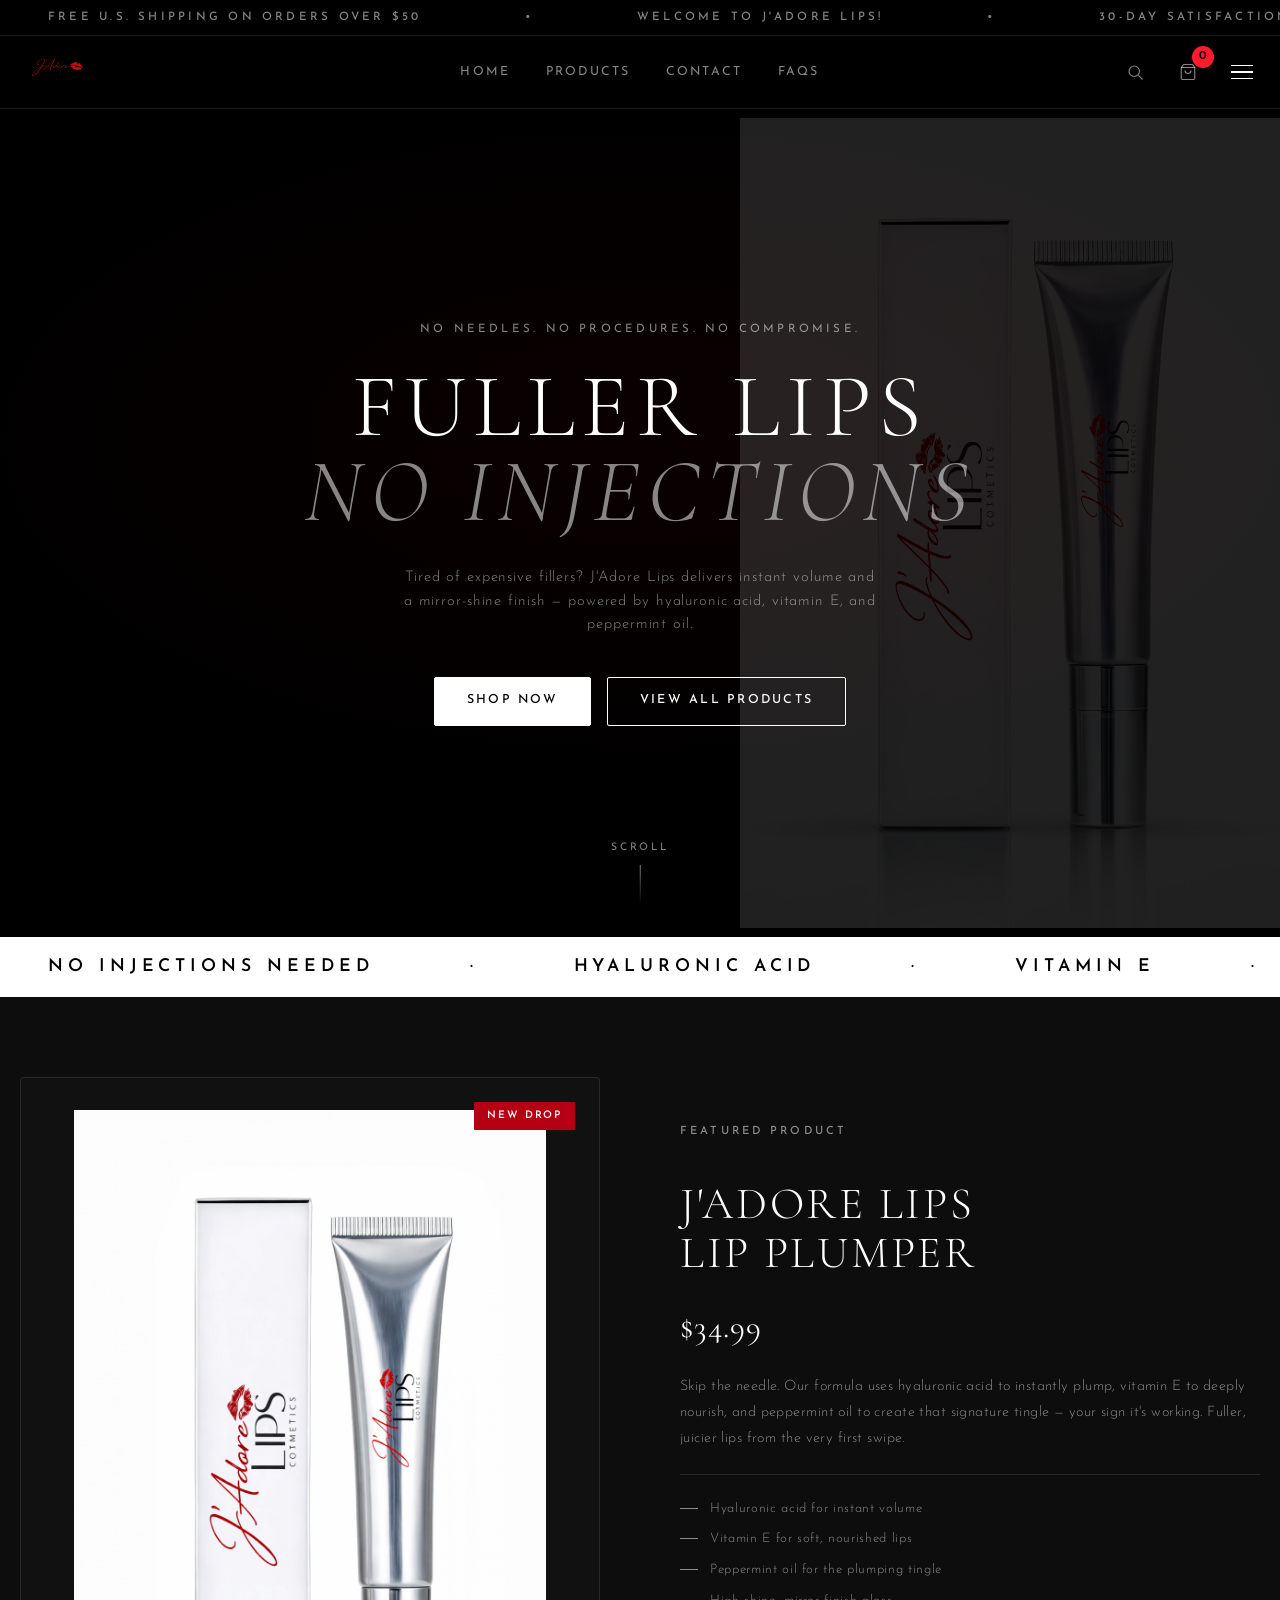
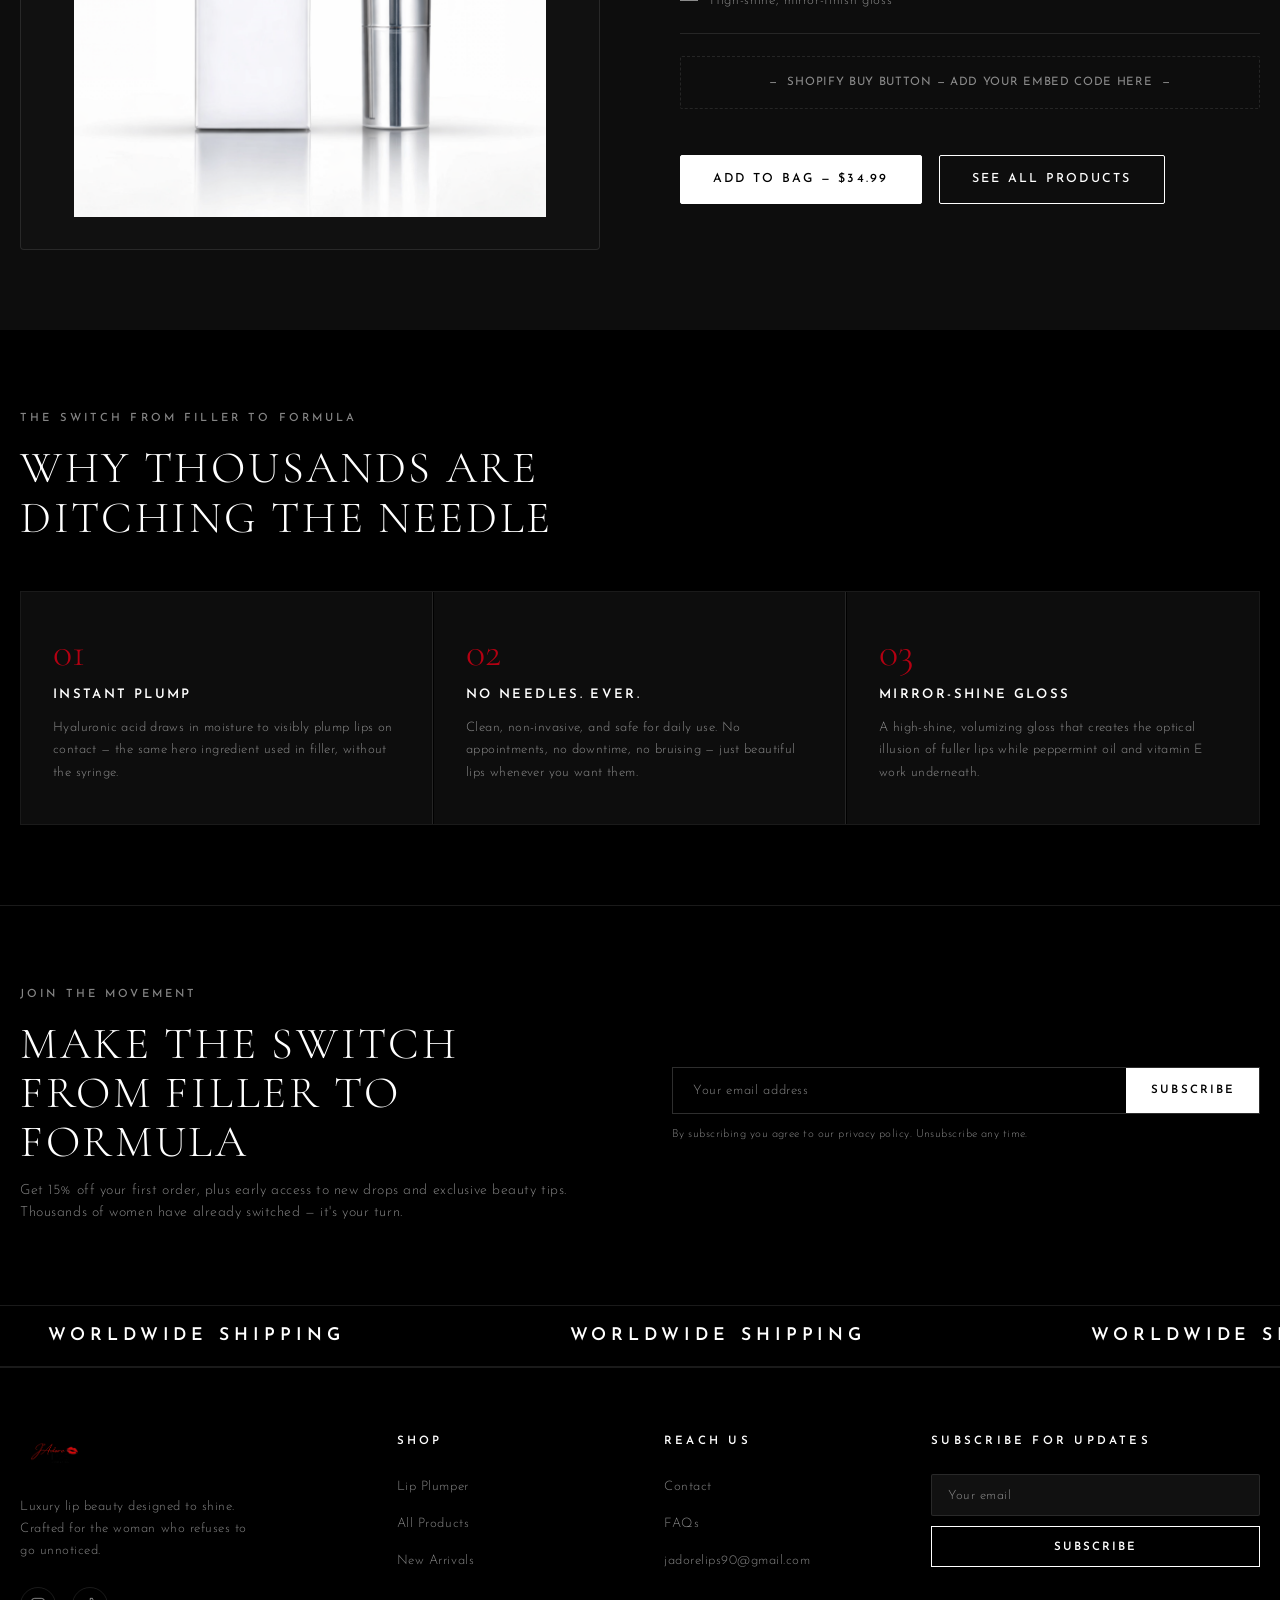
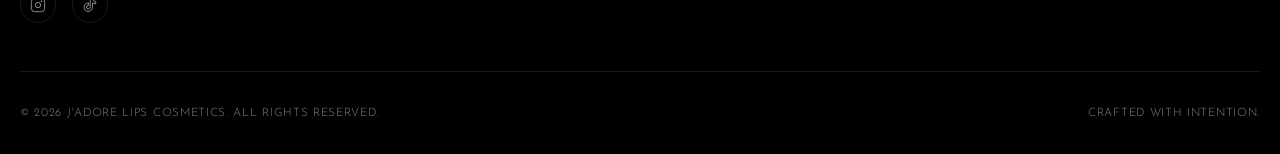
==== commit 9d1eaf60: "Initial commit from Windows" ====
--- a/index.html
+++ b/index.html
@@ -18,13 +18,13 @@
     <div class="announcement-track" aria-hidden="true">
       <span>Free U.S. Shipping on Orders Over $50</span>
       <span>&nbsp;&bull;&nbsp;</span>
-      <span>Become a Beauty VIP &mdash; 15% Off Your First Order</span>
+      <span>Welcome to J'Adore Lips!</span>
       <span>&nbsp;&bull;&nbsp;</span>
       <span>30-Day Satisfaction Guarantee</span>
       <span>&nbsp;&bull;&nbsp;</span>
       <span>Free U.S. Shipping on Orders Over $50</span>
       <span>&nbsp;&bull;&nbsp;</span>
-      <span>Become a Beauty VIP &mdash; 15% Off Your First Order</span>
+      <span>Welcome to J'Adore Lips!</span>
       <span>&nbsp;&bull;&nbsp;</span>
       <span>30-Day Satisfaction Guarantee</span>
       <span>&nbsp;&bull;&nbsp;</span>
@@ -104,7 +104,7 @@
       </div>
       <div class="hero-content">
         <span class="hero-eyebrow">No Needles. No Procedures. No Compromise.</span>
-        <h1>Fuller Lips.<br /><em>No Injections.</em></h1>
+        <h1>Fuller Lips<br /><em>No Injections</em></h1>
         <p class="hero-desc">Tired of expensive fillers? J'Adore Lips delivers instant volume and a mirror-shine finish — powered by hyaluronic acid, vitamin E, and peppermint oil.</p>
         <div class="hero-actions">
           <a href="#featured" class="btn">Shop Now</a>
@@ -144,7 +144,7 @@
           <div class="featured-text">
             <span class="section-label">Featured Product</span>
             <h2 class="section-title">J'Adore Lips<br />Lip Plumper</h2>
-            <p class="featured-price">$24.99</p>
+            <p class="featured-price">$34.99</p>
             <p class="featured-desc">Skip the needle. Our formula uses hyaluronic acid to instantly plump, vitamin E to deeply nourish, and peppermint oil to create that signature tingle — your sign it's working. Fuller, juicier lips from the very first swipe.</p>
             <ul class="featured-features">
               <li class="featured-feature">Hyaluronic acid for instant volume</li>
@@ -156,7 +156,7 @@
               &mdash;&nbsp; Shopify Buy Button &mdash; Add Your Embed Code Here &nbsp;&mdash;
             </div>
             <div style="margin-top:1.5rem;">
-              <a href="#" class="btn" style="margin-right:.75rem;">Add to Bag &mdash; $24.99</a>
+              <a href="#" class="btn" style="margin-right:.75rem;">Add to Bag &mdash; $34.99</a>
               <a href="products.html" class="btn btn-outline">See All Products</a>
             </div>
           </div>
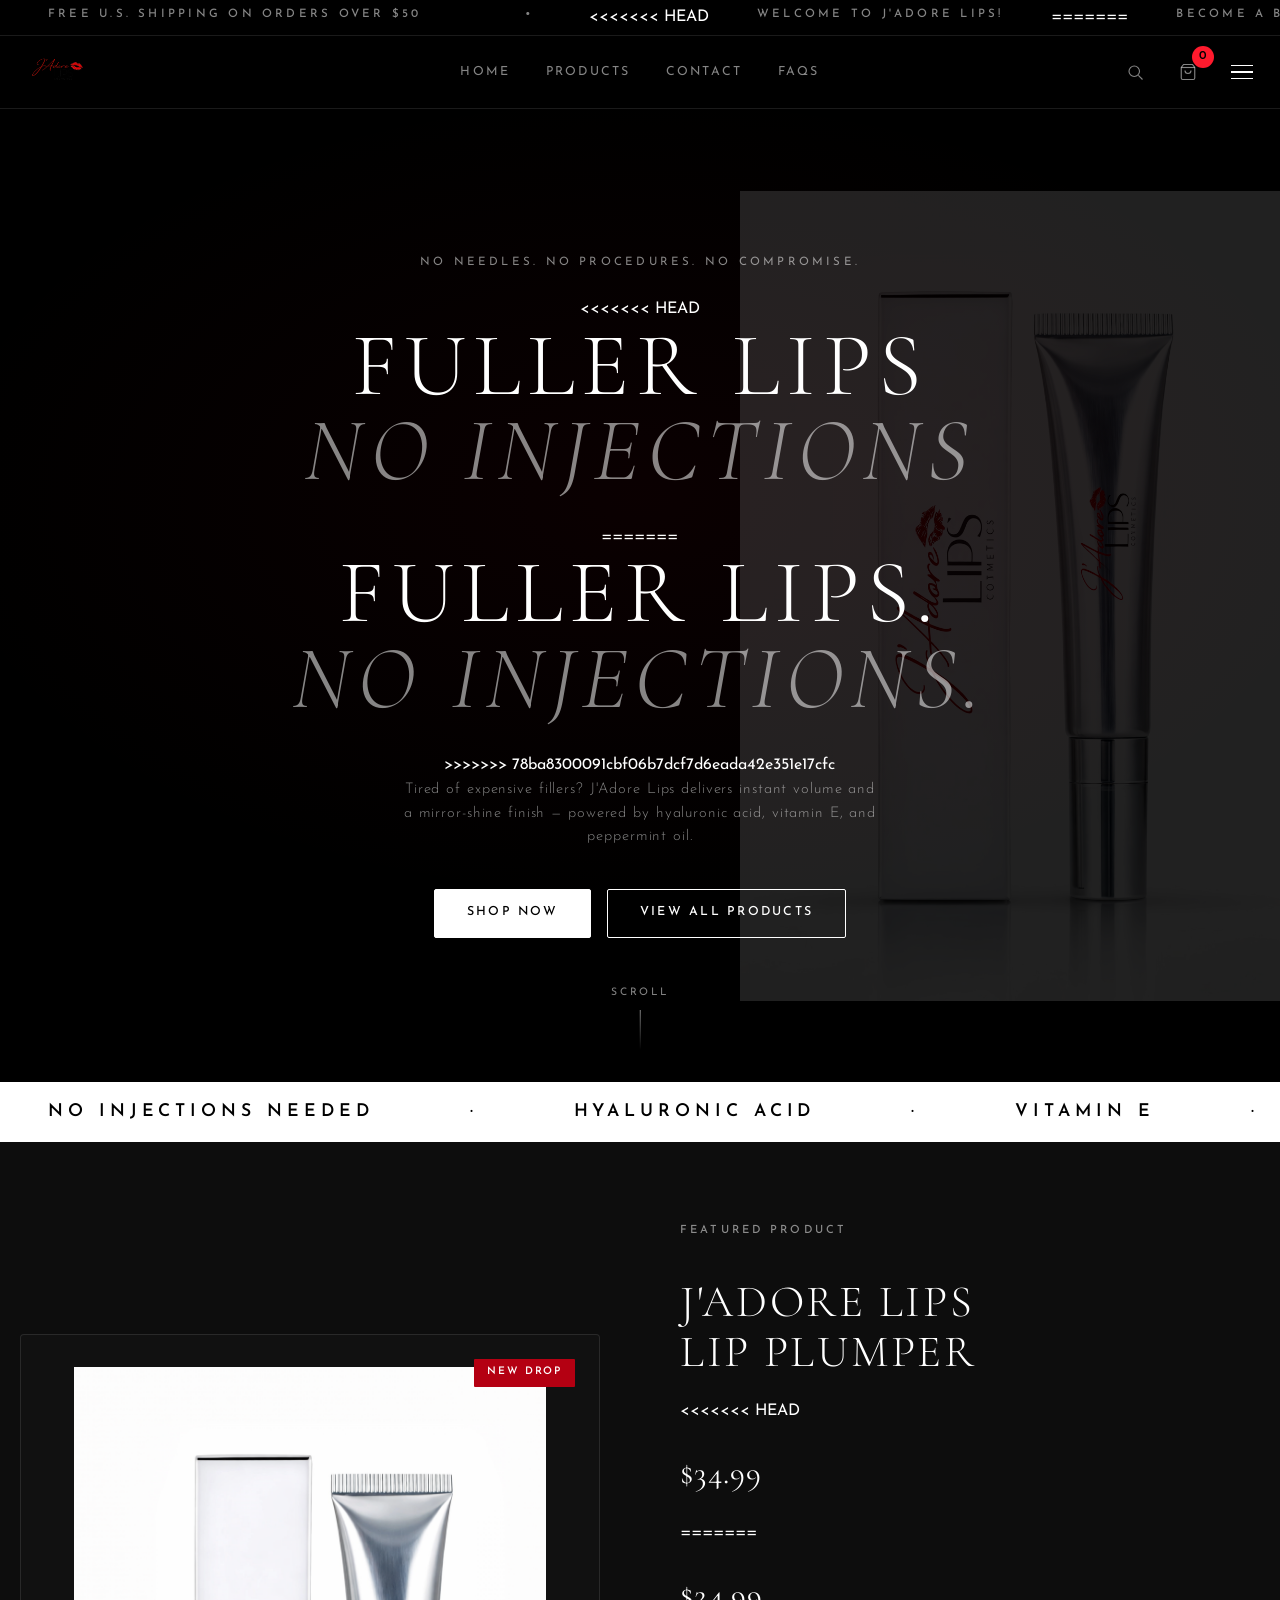
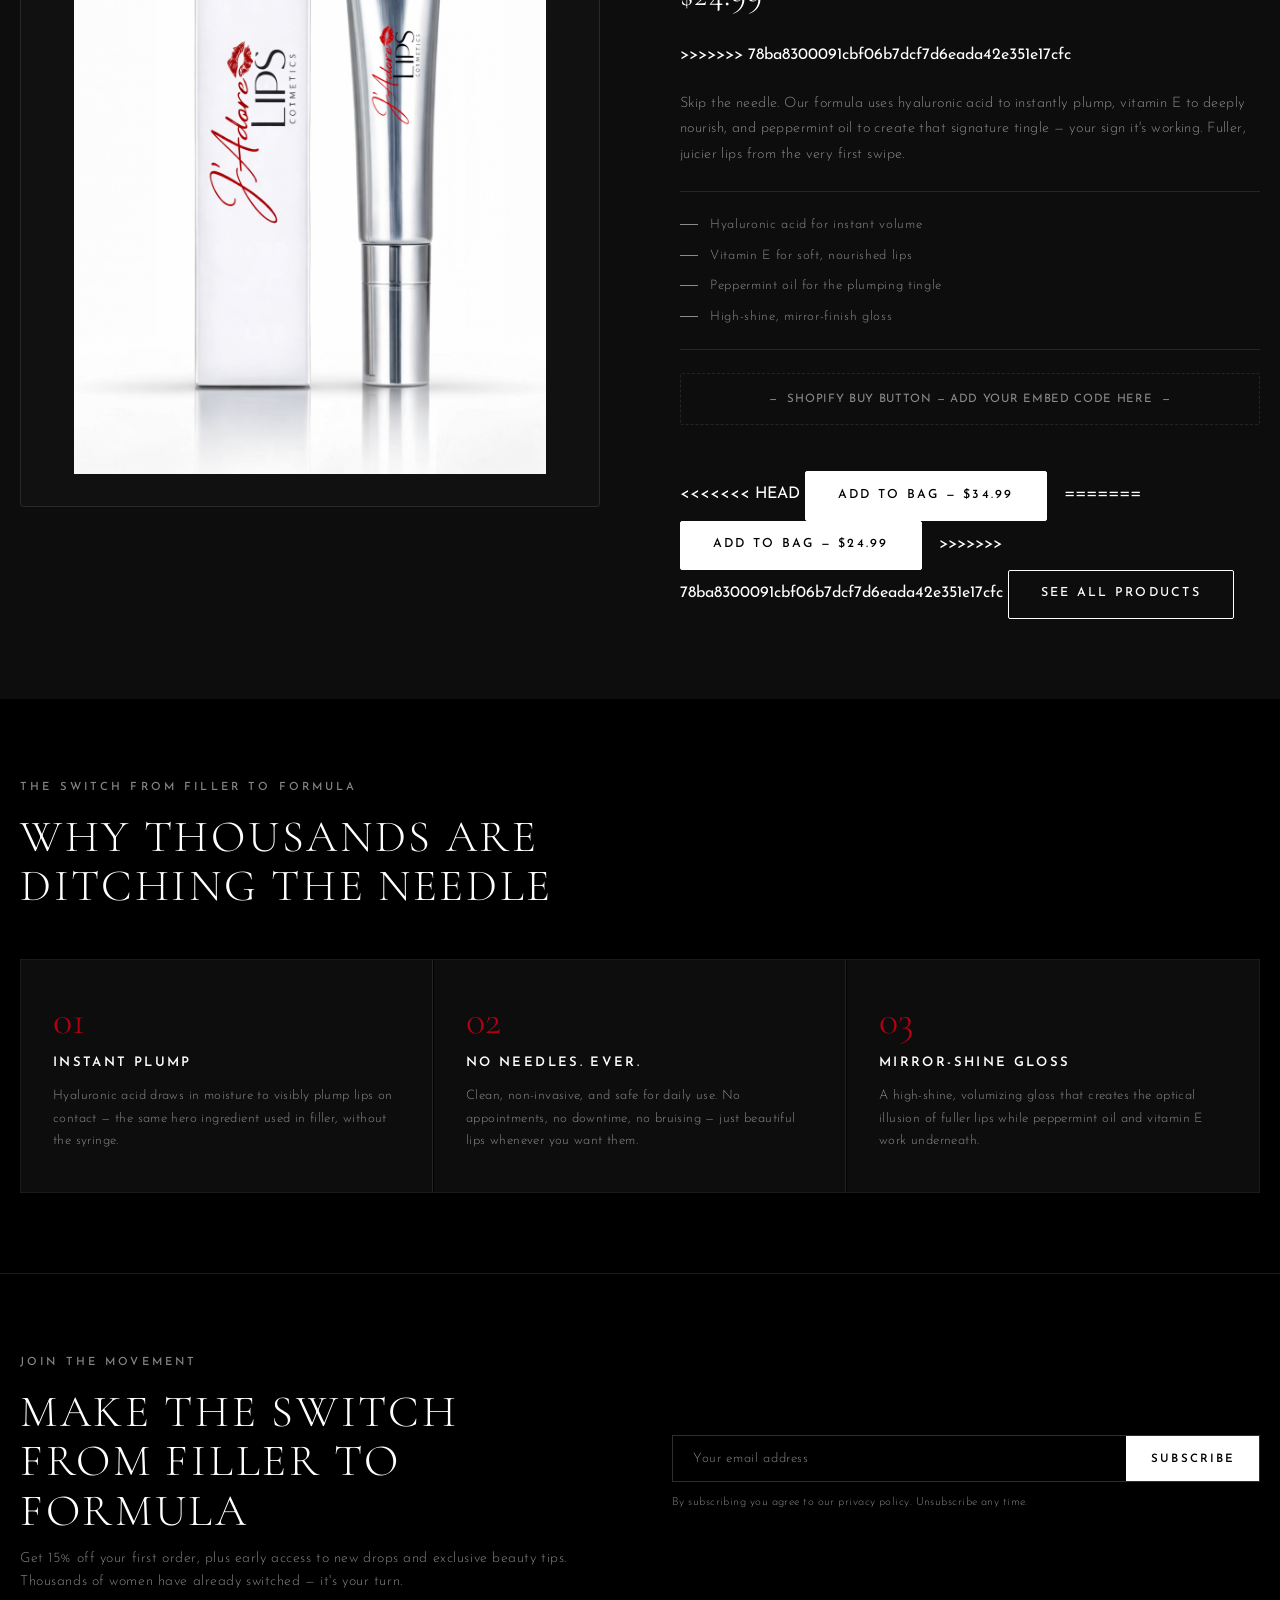
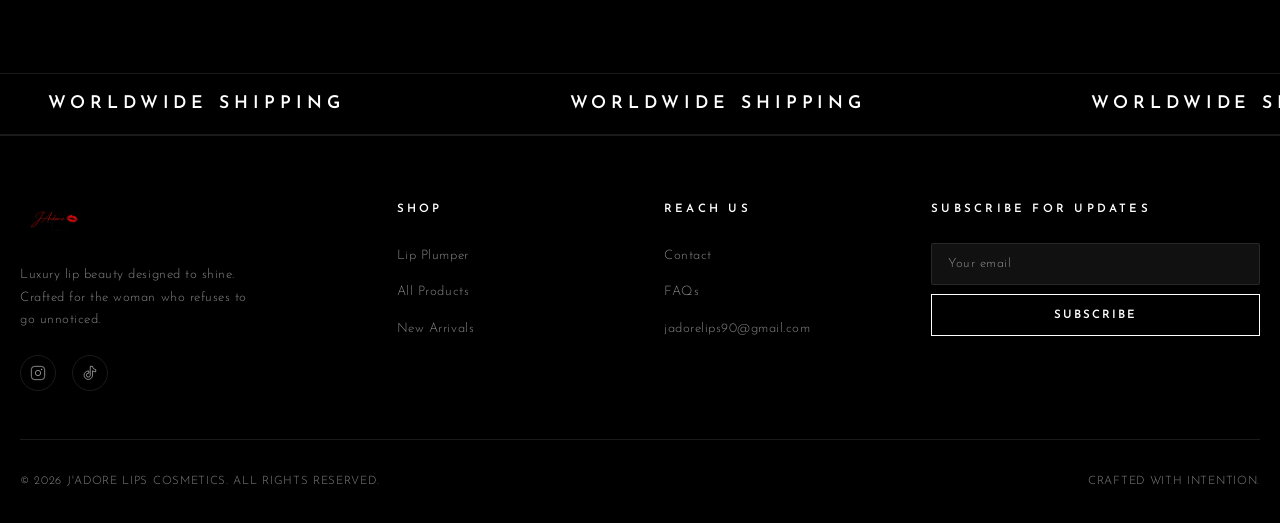
==== commit 6b29bcdb: "Resolve merge conflicts" ====
--- a/index.html
+++ b/index.html
@@ -18,13 +18,21 @@
     <div class="announcement-track" aria-hidden="true">
       <span>Free U.S. Shipping on Orders Over $50</span>
       <span>&nbsp;&bull;&nbsp;</span>
+<<<<<<< HEAD
       <span>Welcome to J'Adore Lips!</span>
+=======
+      <span>Become a Beauty VIP &mdash; 15% Off Your First Order</span>
+>>>>>>> 78ba8300091cbf06b7dcf7d6eada42e351e17cfc
       <span>&nbsp;&bull;&nbsp;</span>
       <span>30-Day Satisfaction Guarantee</span>
       <span>&nbsp;&bull;&nbsp;</span>
       <span>Free U.S. Shipping on Orders Over $50</span>
       <span>&nbsp;&bull;&nbsp;</span>
+<<<<<<< HEAD
       <span>Welcome to J'Adore Lips!</span>
+=======
+      <span>Become a Beauty VIP &mdash; 15% Off Your First Order</span>
+>>>>>>> 78ba8300091cbf06b7dcf7d6eada42e351e17cfc
       <span>&nbsp;&bull;&nbsp;</span>
       <span>30-Day Satisfaction Guarantee</span>
       <span>&nbsp;&bull;&nbsp;</span>
@@ -104,7 +112,11 @@
       </div>
       <div class="hero-content">
         <span class="hero-eyebrow">No Needles. No Procedures. No Compromise.</span>
+<<<<<<< HEAD
         <h1>Fuller Lips<br /><em>No Injections</em></h1>
+=======
+        <h1>Fuller Lips.<br /><em>No Injections.</em></h1>
+>>>>>>> 78ba8300091cbf06b7dcf7d6eada42e351e17cfc
         <p class="hero-desc">Tired of expensive fillers? J'Adore Lips delivers instant volume and a mirror-shine finish — powered by hyaluronic acid, vitamin E, and peppermint oil.</p>
         <div class="hero-actions">
           <a href="#featured" class="btn">Shop Now</a>
@@ -144,7 +156,11 @@
           <div class="featured-text">
             <span class="section-label">Featured Product</span>
             <h2 class="section-title">J'Adore Lips<br />Lip Plumper</h2>
+<<<<<<< HEAD
             <p class="featured-price">$34.99</p>
+=======
+            <p class="featured-price">$24.99</p>
+>>>>>>> 78ba8300091cbf06b7dcf7d6eada42e351e17cfc
             <p class="featured-desc">Skip the needle. Our formula uses hyaluronic acid to instantly plump, vitamin E to deeply nourish, and peppermint oil to create that signature tingle — your sign it's working. Fuller, juicier lips from the very first swipe.</p>
             <ul class="featured-features">
               <li class="featured-feature">Hyaluronic acid for instant volume</li>
@@ -156,7 +172,11 @@
               &mdash;&nbsp; Shopify Buy Button &mdash; Add Your Embed Code Here &nbsp;&mdash;
             </div>
             <div style="margin-top:1.5rem;">
+<<<<<<< HEAD
               <a href="#" class="btn" style="margin-right:.75rem;">Add to Bag &mdash; $34.99</a>
+=======
+              <a href="#" class="btn" style="margin-right:.75rem;">Add to Bag &mdash; $24.99</a>
+>>>>>>> 78ba8300091cbf06b7dcf7d6eada42e351e17cfc
               <a href="products.html" class="btn btn-outline">See All Products</a>
             </div>
           </div>
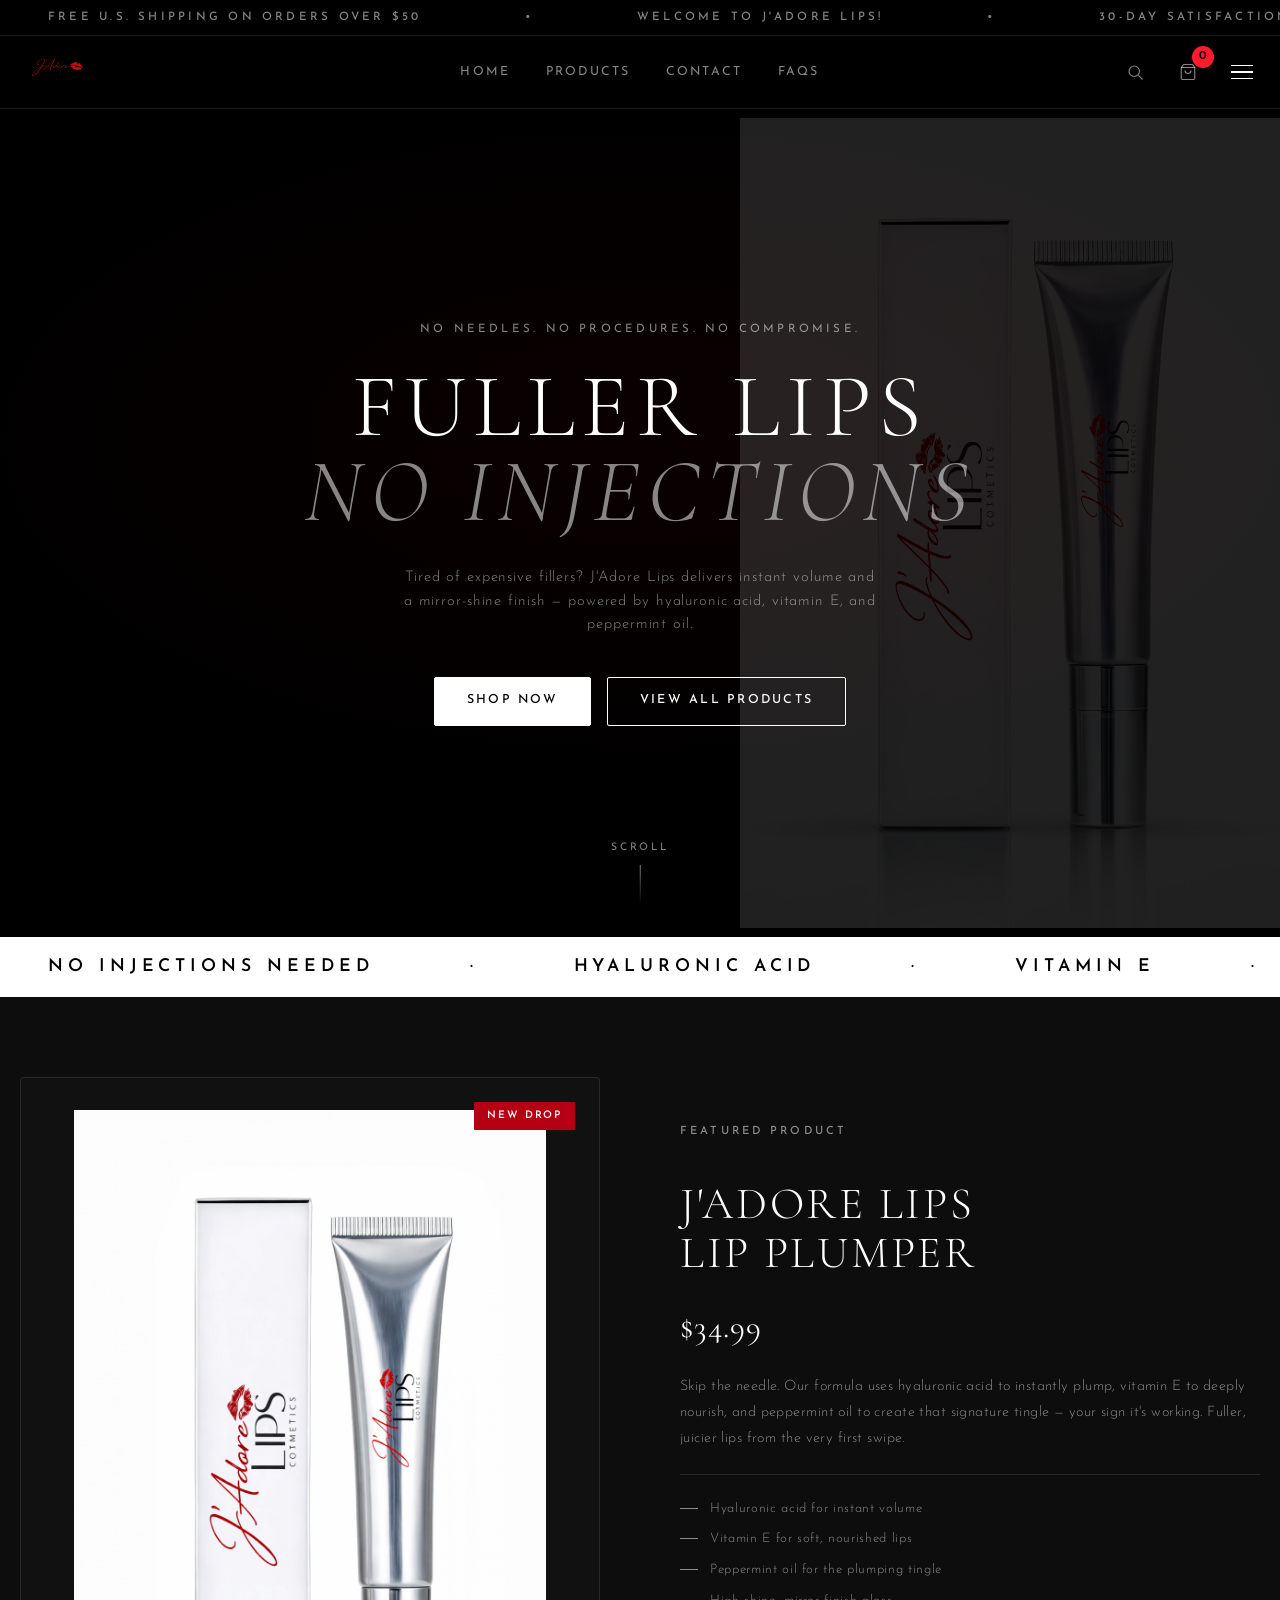
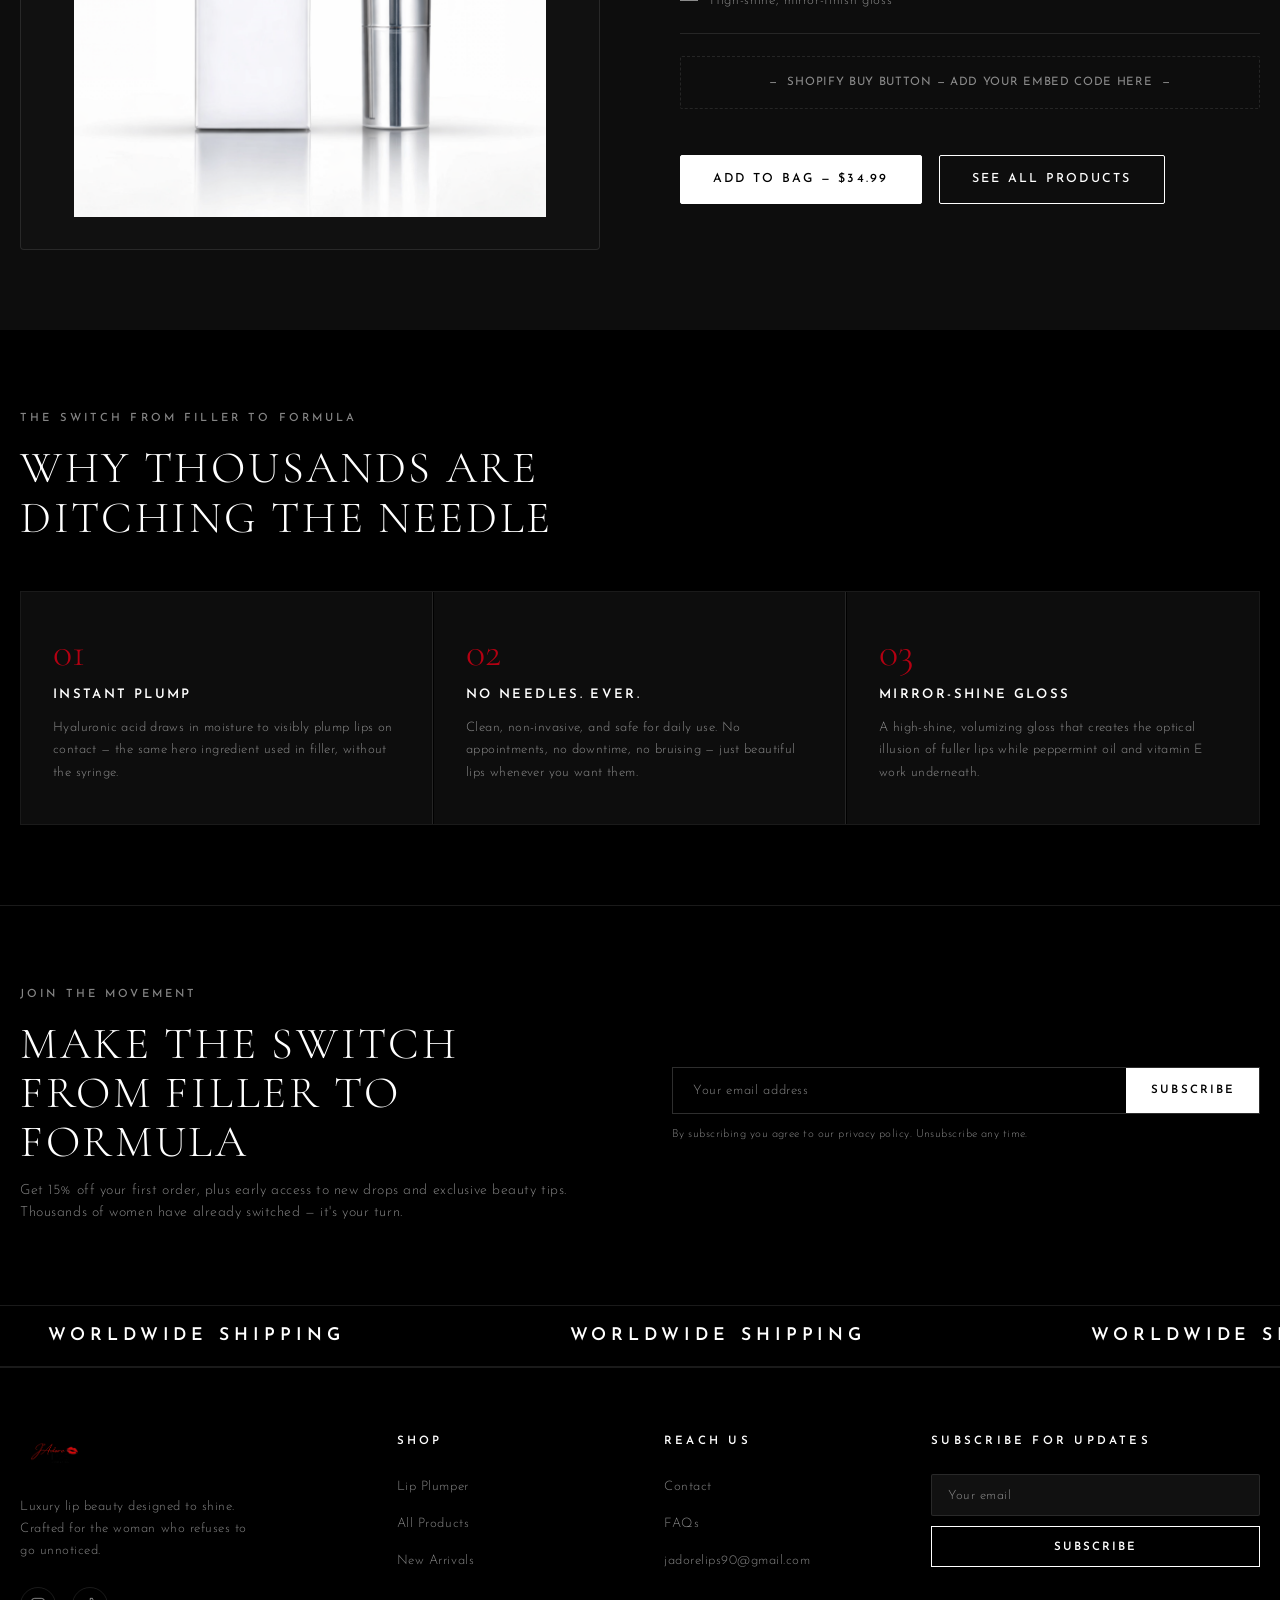
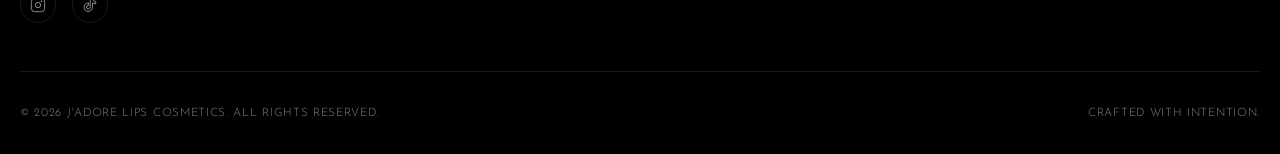
==== commit b9af8bed: "Set price to .99 and clean merge markers" ====
--- a/index.html
+++ b/index.html
@@ -18,21 +18,13 @@
     <div class="announcement-track" aria-hidden="true">
       <span>Free U.S. Shipping on Orders Over $50</span>
       <span>&nbsp;&bull;&nbsp;</span>
-<<<<<<< HEAD
       <span>Welcome to J'Adore Lips!</span>
-=======
-      <span>Become a Beauty VIP &mdash; 15% Off Your First Order</span>
->>>>>>> 78ba8300091cbf06b7dcf7d6eada42e351e17cfc
       <span>&nbsp;&bull;&nbsp;</span>
       <span>30-Day Satisfaction Guarantee</span>
       <span>&nbsp;&bull;&nbsp;</span>
       <span>Free U.S. Shipping on Orders Over $50</span>
       <span>&nbsp;&bull;&nbsp;</span>
-<<<<<<< HEAD
       <span>Welcome to J'Adore Lips!</span>
-=======
-      <span>Become a Beauty VIP &mdash; 15% Off Your First Order</span>
->>>>>>> 78ba8300091cbf06b7dcf7d6eada42e351e17cfc
       <span>&nbsp;&bull;&nbsp;</span>
       <span>30-Day Satisfaction Guarantee</span>
       <span>&nbsp;&bull;&nbsp;</span>
@@ -112,11 +104,7 @@
       </div>
       <div class="hero-content">
         <span class="hero-eyebrow">No Needles. No Procedures. No Compromise.</span>
-<<<<<<< HEAD
         <h1>Fuller Lips<br /><em>No Injections</em></h1>
-=======
-        <h1>Fuller Lips.<br /><em>No Injections.</em></h1>
->>>>>>> 78ba8300091cbf06b7dcf7d6eada42e351e17cfc
         <p class="hero-desc">Tired of expensive fillers? J'Adore Lips delivers instant volume and a mirror-shine finish — powered by hyaluronic acid, vitamin E, and peppermint oil.</p>
         <div class="hero-actions">
           <a href="#featured" class="btn">Shop Now</a>
@@ -156,11 +144,7 @@
           <div class="featured-text">
             <span class="section-label">Featured Product</span>
             <h2 class="section-title">J'Adore Lips<br />Lip Plumper</h2>
-<<<<<<< HEAD
             <p class="featured-price">$34.99</p>
-=======
-            <p class="featured-price">$24.99</p>
->>>>>>> 78ba8300091cbf06b7dcf7d6eada42e351e17cfc
             <p class="featured-desc">Skip the needle. Our formula uses hyaluronic acid to instantly plump, vitamin E to deeply nourish, and peppermint oil to create that signature tingle — your sign it's working. Fuller, juicier lips from the very first swipe.</p>
             <ul class="featured-features">
               <li class="featured-feature">Hyaluronic acid for instant volume</li>
@@ -172,11 +156,7 @@
               &mdash;&nbsp; Shopify Buy Button &mdash; Add Your Embed Code Here &nbsp;&mdash;
             </div>
             <div style="margin-top:1.5rem;">
-<<<<<<< HEAD
               <a href="#" class="btn" style="margin-right:.75rem;">Add to Bag &mdash; $34.99</a>
-=======
-              <a href="#" class="btn" style="margin-right:.75rem;">Add to Bag &mdash; $24.99</a>
->>>>>>> 78ba8300091cbf06b7dcf7d6eada42e351e17cfc
               <a href="products.html" class="btn btn-outline">See All Products</a>
             </div>
           </div>
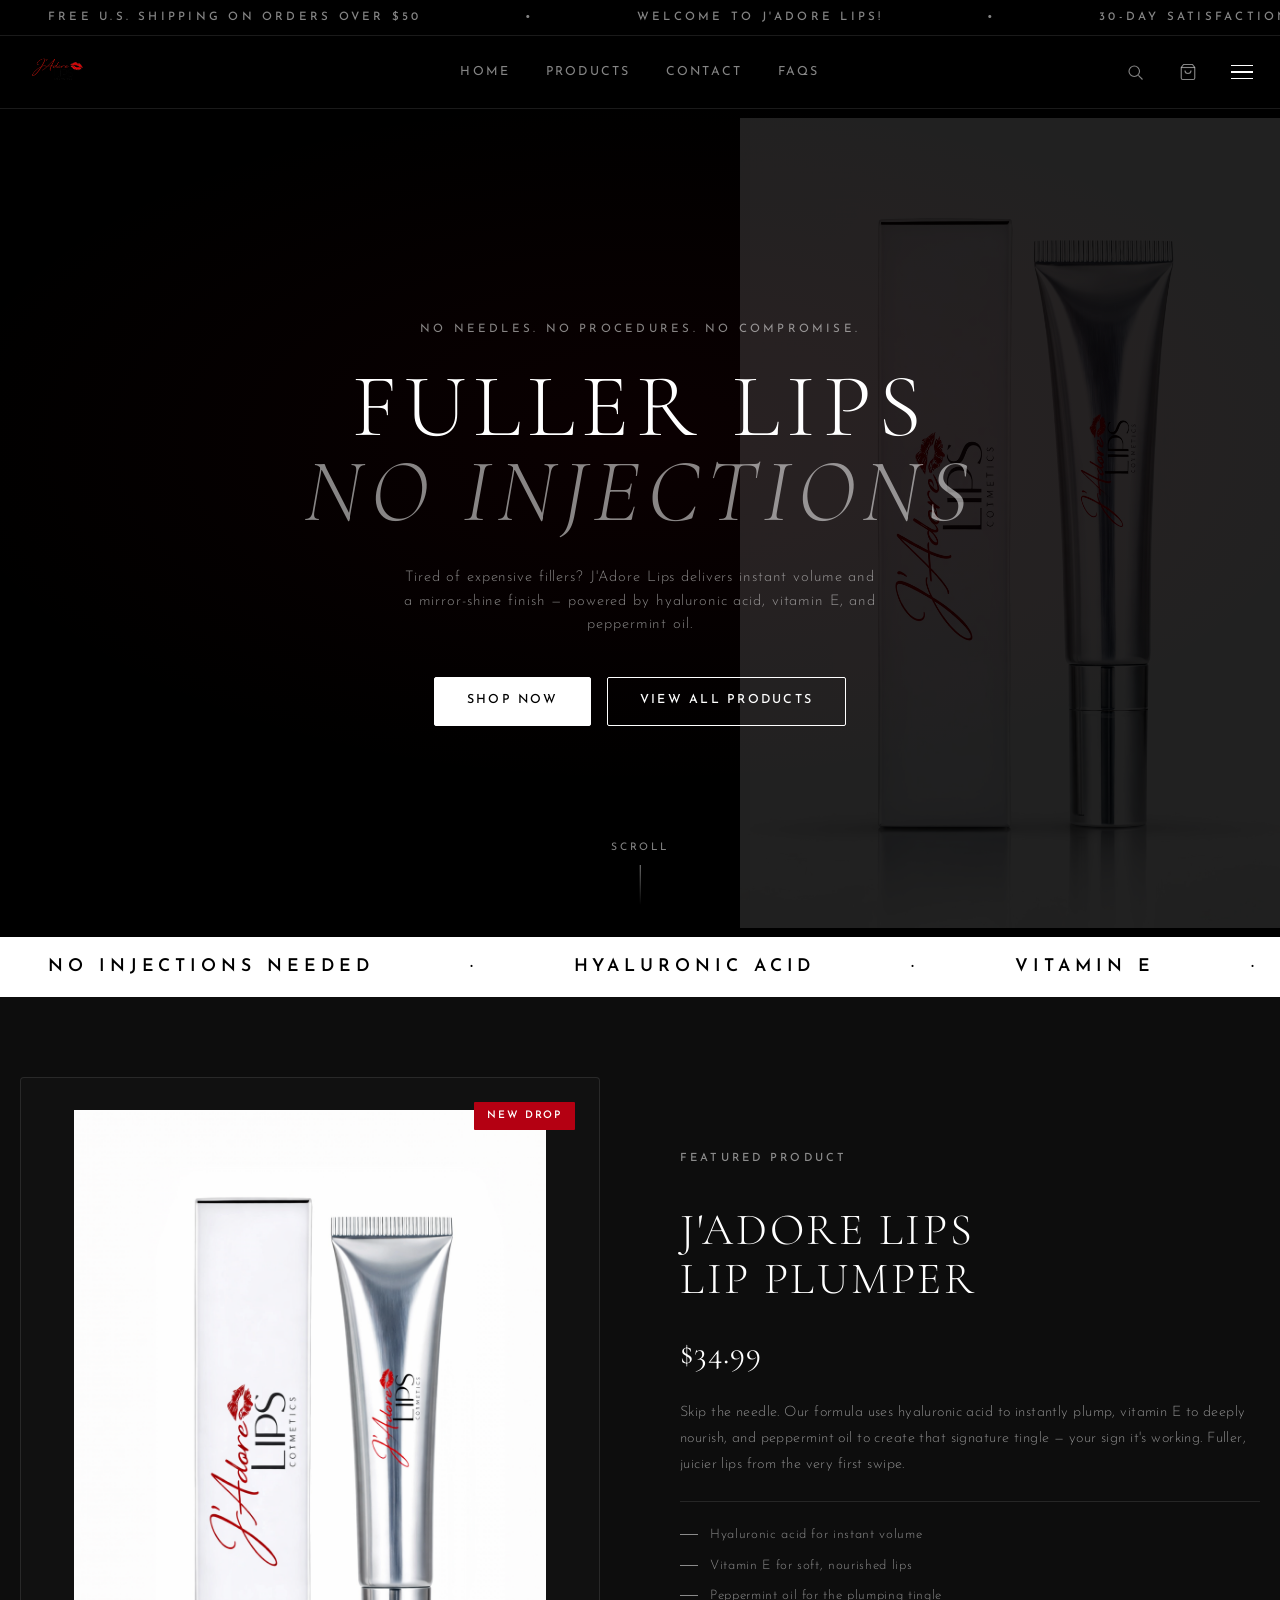
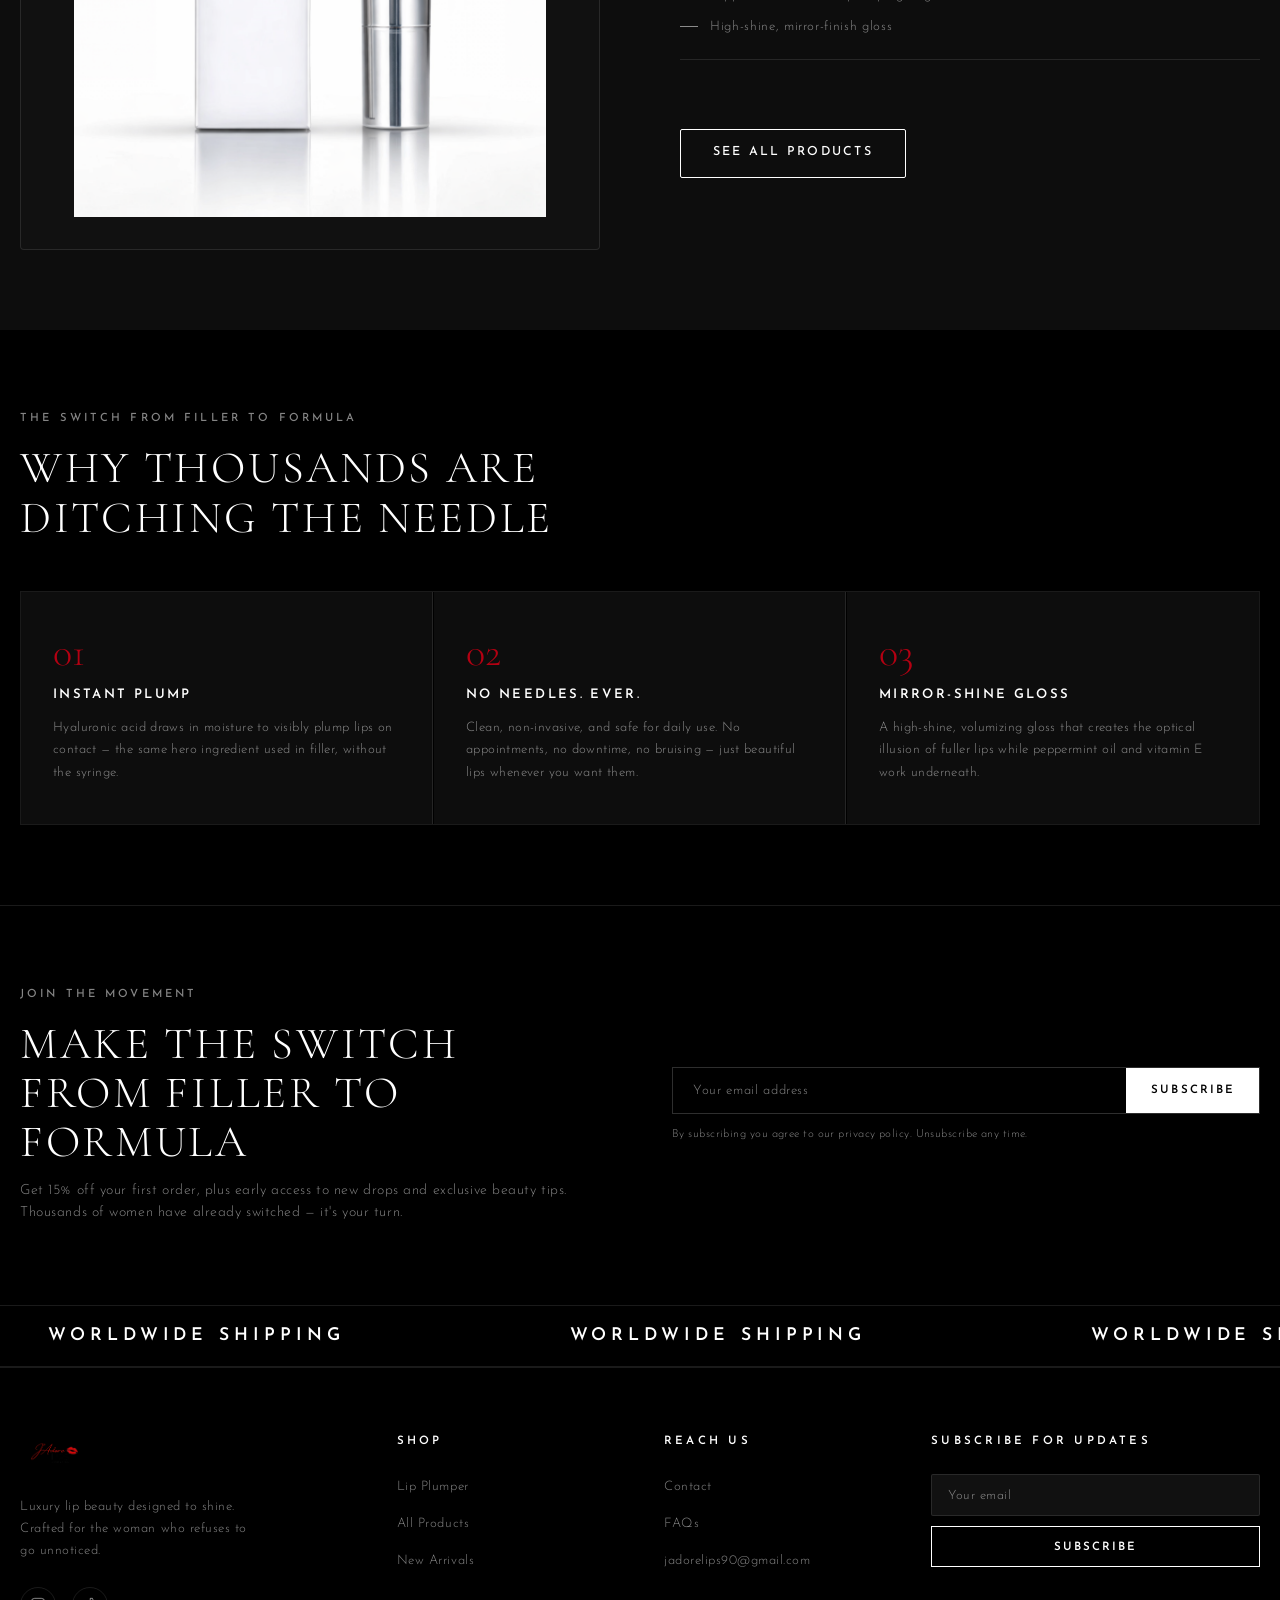
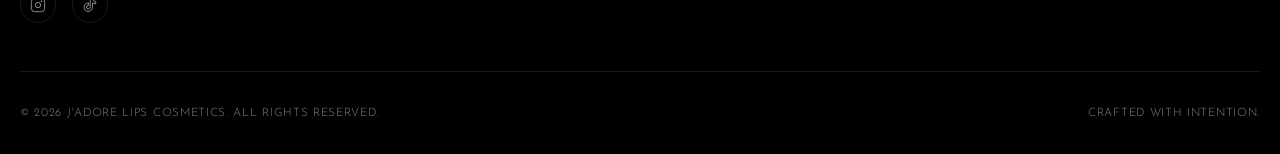
==== commit 3d49aecd: "Sync Mac updates" ====
--- a/index.html
+++ b/index.html
@@ -1,275 +1,580 @@
-<!DOCTYPE html>
+<!doctype html>
 <html lang="en">
-<head>
-  <meta charset="UTF-8" />
-  <meta name="viewport" content="width=device-width, initial-scale=1.0" />
-  <title>J'Adore Lips | Luxury Lip Plumper</title>
-  <meta name="description" content="J'Adore Lips — a premium lip plumper designed for glossy, fuller-looking lips. High-shine, luxurious, and made for every day." />
-  <link rel="stylesheet" href="css/styles.css" />
-  <link rel="icon" type="image/png" href="favicon_io/favicon.ico" />
-  <meta property="og:title" content="J'Adore Lips | Luxury Lip Plumper" />
-  <meta property="og:image" content="images/Products.PNG" />
-  <meta property="og:type" content="website" />
-</head>
-<body>
-
-  <!-- Announcement Bar -->
-  <div class="announcement-bar" aria-label="Promotions">
-    <div class="announcement-track" aria-hidden="true">
-      <span>Free U.S. Shipping on Orders Over $50</span>
-      <span>&nbsp;&bull;&nbsp;</span>
-      <span>Welcome to J'Adore Lips!</span>
-      <span>&nbsp;&bull;&nbsp;</span>
-      <span>30-Day Satisfaction Guarantee</span>
-      <span>&nbsp;&bull;&nbsp;</span>
-      <span>Free U.S. Shipping on Orders Over $50</span>
-      <span>&nbsp;&bull;&nbsp;</span>
-      <span>Welcome to J'Adore Lips!</span>
-      <span>&nbsp;&bull;&nbsp;</span>
-      <span>30-Day Satisfaction Guarantee</span>
-      <span>&nbsp;&bull;&nbsp;</span>
-    </div>
-  </div>
-
-  <!-- Header -->
-  <header class="site-header" id="site-header">
-    <div class="container header-inner">
-      <div class="header-logo">
-        <a href="index.html">
-          <img src="images/Branding-removebg-preview.png" alt="J'Adore Lips" />
-        </a>
-      </div>
-
-      <nav class="header-nav" aria-label="Main">
-        <ul>
-          <li><a href="index.html">Home</a></li>
-          <li><a href="products.html">Products</a></li>
-          <li><a href="contact.html">Contact</a></li>
-          <li><a href="faq.html">FAQs</a></li>
-        </ul>
-      </nav>
-
-      <!-- Header Actions -->
-      <div class="header-actions">
-
-        <!-- Search Button -->
-        <button aria-label="Search" title="Search">
-          <svg viewBox="0 0 24 24"><circle cx="11" cy="11" r="7"/><line x1="16.5" y1="16.5" x2="22" y2="22"/></svg>
-        </button>
-
-        <!-- Bag Button -->
-        <div class="bag-wrapper">
-          <button id="bag-btn" aria-label="Bag" title="Shopping Bag">
-            <svg viewBox="0 0 24 24"><path d="M6 2L3 6v14a2 2 0 002 2h14a2 2 0 002-2V6l-3-4z"/><line x1="3" y1="6" x2="21" y2="6"/><path d="M16 10a4 4 0 01-8 0"/></svg>
-          </button>
-
-          <!-- Bag Count -->
-          <span id="bag-count">0</span>
-        </div>
-        
-        <!-- Hamburger Button -->
-        <button class="hamburger" aria-label="Open menu" aria-expanded="false" aria-controls="mobile-menu" id="hamburger">
-          <span></span><span></span><span></span>
-        </button>
-      </div>
-    </div>
-  </header>
-
-  <!-- Mobile Menu -->
-  <div class="mobile-menu" id="mobile-menu" role="dialog" aria-modal="true" aria-label="Navigation">
-    <div class="mobile-menu-header">
-      <img src="images/Branding-removebg-preview.png" alt="J'Adore Lips" style="height:44px;object-fit:contain;" />
-      <button class="mobile-menu-close" id="mobile-menu-close" aria-label="Close menu">
-        <svg viewBox="0 0 24 24"><line x1="18" y1="6" x2="6" y2="18"/><line x1="6" y1="6" x2="18" y2="18"/></svg>
-      </button>
-    </div>
-    <nav class="mobile-nav" aria-label="Mobile">
-      <a href="index.html">Home</a>
-      <a href="products.html">Products</a>
-      <a href="contact.html">Contact</a>
-      <a href="faq.html">FAQs</a>
-    </nav>
-    <div class="mobile-menu-cta">
-      <a href="products.html" class="btn" style="width:100%;justify-content:center;">Shop Now</a>
-    </div>
-  </div>
-
-  <main>
-
-    <!-- Hero -->
-    <section class="hero" aria-label="Hero">
-      <div class="hero-bg"></div>
-      <div class="hero-product-glow">
-        <img src="images/Products.PNG" alt="" role="presentation" />
-      </div>
-      <div class="hero-content">
-        <span class="hero-eyebrow">No Needles. No Procedures. No Compromise.</span>
-        <h1>Fuller Lips<br /><em>No Injections</em></h1>
-        <p class="hero-desc">Tired of expensive fillers? J'Adore Lips delivers instant volume and a mirror-shine finish — powered by hyaluronic acid, vitamin E, and peppermint oil.</p>
-        <div class="hero-actions">
-          <a href="#featured" class="btn">Shop Now</a>
-          <a href="products.html" class="btn btn-outline">View All Products</a>
-        </div>
-      </div>
-      <div class="hero-scroll" aria-hidden="true">
-        <span>Scroll</span>
-        <div class="hero-scroll-line"></div>
-      </div>
-    </section>
-
-    <!-- Marquee -->
-    <div class="marquee-band" aria-hidden="true">
-      <div class="marquee-track">
-        <span>No Injections Needed</span><span>&middot;</span>
-        <span>Hyaluronic Acid</span><span>&middot;</span>
-        <span>Vitamin E</span><span>&middot;</span>
-        <span>Peppermint Oil</span><span>&middot;</span>
-        <span>Fuller Looking Lips</span><span>&middot;</span>
-        <span>No Injections Needed</span><span>&middot;</span>
-        <span>Hyaluronic Acid</span><span>&middot;</span>
-        <span>Vitamin E</span><span>&middot;</span>
-        <span>Peppermint Oil</span><span>&middot;</span>
-        <span>Fuller Looking Lips</span><span>&middot;</span>
-      </div>
-    </div>
-
-    <!-- Featured Product -->
-    <section class="featured-product" id="featured" aria-label="Featured Product">
-      <div class="container">
-        <div class="featured-grid">
-          <div class="featured-image-wrap">
-            <img src="images/Products.PNG" alt="J'Adore Lips Lip Plumper" />
-            <span class="featured-badge">New Drop</span>
+	<head>
+		<meta charset="UTF-8" />
+		<meta name="viewport" content="width=device-width, initial-scale=1.0" />
+		<title>J'Adore Lips | Luxury Lip Plumper</title>
+		<meta
+			name="description"
+			content="J'Adore Lips — a premium lip plumper designed for glossy, fuller-looking lips. High-shine, luxurious, and made for every day."
+		/>
+		<link rel="stylesheet" href="css/styles.css" />
+		<link rel="icon" type="image/png" href="favicon_io/favicon.ico" />
+		<meta property="og:title" content="J'Adore Lips | Luxury Lip Plumper" />
+		<meta property="og:image" content="images/Products.PNG" />
+		<meta property="og:type" content="website" />
+	</head>
+	<body>
+		<!-- Announcement Bar -->
+		<div class="announcement-bar" aria-label="Promotions">
+			<div class="announcement-track" aria-hidden="true">
+				<span>Free U.S. Shipping on Orders Over $50</span>
+				<span>&nbsp;&bull;&nbsp;</span>
+				<span>Welcome to J'Adore Lips!</span>
+				<span>&nbsp;&bull;&nbsp;</span>
+				<span>30-Day Satisfaction Guarantee</span>
+				<span>&nbsp;&bull;&nbsp;</span>
+				<span>Free U.S. Shipping on Orders Over $50</span>
+				<span>&nbsp;&bull;&nbsp;</span>
+				<span>Welcome to J'Adore Lips!</span>
+				<span>&nbsp;&bull;&nbsp;</span>
+				<span>30-Day Satisfaction Guarantee</span>
+				<span>&nbsp;&bull;&nbsp;</span>
+			</div>
+		</div>
+
+		<!-- Header -->
+		<header class="site-header" id="site-header">
+			<div class="container header-inner">
+				<div class="header-logo">
+					<a href="index.html">
+						<img
+							src="images/Branding-removebg-preview.png"
+							alt="J'Adore Lips"
+						/>
+					</a>
+				</div>
+
+				<nav class="header-nav" aria-label="Main">
+					<ul>
+						<li><a href="index.html">Home</a></li>
+						<li><a href="products.html">Products</a></li>
+						<li><a href="contact.html">Contact</a></li>
+						<li><a href="faq.html">FAQs</a></li>
+					</ul>
+				</nav>
+
+				<!-- Header Actions -->
+				<div class="header-actions">
+					<!-- Search Button -->
+					<button aria-label="Search" title="Search">
+						<svg viewBox="0 0 24 24">
+							<circle cx="11" cy="11" r="7" />
+							<line x1="16.5" y1="16.5" x2="22" y2="22" />
+						</svg>
+					</button>
+
+					<!-- Bag Button -->
+					<div class="bag-wrapper">
+            <button
+              id="bag-btn"
+              class="header-bag-trigger"
+              aria-label="Bag"
+              title="Shopping Bag"
+              type="button"
+            >
+              <svg viewBox="0 0 24 24">
+                <path d="M6 2L3 6v14a2 2 0 002 2h14a2 2 0 002-2V6l-3-4z" />
+                <line x1="3" y1="6" x2="21" y2="6" />
+                <path d="M16 10a4 4 0 01-8 0" />
+              </svg>
+            </button>
+
+            <span id="bag-count">0</span>
           </div>
-          <div class="featured-text">
-            <span class="section-label">Featured Product</span>
-            <h2 class="section-title">J'Adore Lips<br />Lip Plumper</h2>
-            <p class="featured-price">$34.99</p>
-            <p class="featured-desc">Skip the needle. Our formula uses hyaluronic acid to instantly plump, vitamin E to deeply nourish, and peppermint oil to create that signature tingle — your sign it's working. Fuller, juicier lips from the very first swipe.</p>
-            <ul class="featured-features">
-              <li class="featured-feature">Hyaluronic acid for instant volume</li>
-              <li class="featured-feature">Vitamin E for soft, nourished lips</li>
-              <li class="featured-feature">Peppermint oil for the plumping tingle</li>
-              <li class="featured-feature">High-shine, mirror-finish gloss</li>
-            </ul>
-            <div class="shopify-placeholder">
-              &mdash;&nbsp; Shopify Buy Button &mdash; Add Your Embed Code Here &nbsp;&mdash;
-            </div>
-            <div style="margin-top:1.5rem;">
-              <a href="#" class="btn" style="margin-right:.75rem;">Add to Bag &mdash; $34.99</a>
-              <a href="products.html" class="btn btn-outline">See All Products</a>
-            </div>
-          </div>
-        </div>
-      </div>
-    </section>
-
-    <!-- Benefits -->
-    <section class="benefits" aria-label="Benefits">
-      <div class="container">
-        <span class="section-label">The Switch from Filler to Formula</span>
-        <h2 class="section-title" style="max-width:560px;">Why Thousands Are Ditching the Needle</h2>
-        <div class="benefits-grid">
-          <article class="benefit-card">
-            <div class="benefit-number">01</div>
-            <h3>Instant Plump</h3>
-            <p>Hyaluronic acid draws in moisture to visibly plump lips on contact — the same hero ingredient used in filler, without the syringe.</p>
-          </article>
-          <article class="benefit-card">
-            <div class="benefit-number">02</div>
-            <h3>No Needles. Ever.</h3>
-            <p>Clean, non-invasive, and safe for daily use. No appointments, no downtime, no bruising — just beautiful lips whenever you want them.</p>
-          </article>
-          <article class="benefit-card">
-            <div class="benefit-number">03</div>
-            <h3>Mirror-Shine Gloss</h3>
-            <p>A high-shine, volumizing gloss that creates the optical illusion of fuller lips while peppermint oil and vitamin E work underneath.</p>
-          </article>
-        </div>
-      </div>
-    </section>
-
-    <!-- Newsletter -->
-    <section class="newsletter" aria-label="Newsletter Signup">
-      <div class="container">
-        <div class="newsletter-inner">
-          <div>
-            <span class="section-label">Join the Movement</span>
-            <h2 class="section-title">Make the Switch<br/>from Filler to Formula</h2>
-            <p class="section-subtitle" style="margin-top:.75rem;">Get 15% off your first order, plus early access to new drops and exclusive beauty tips. Thousands of women have already switched — it's your turn.</p>
-          </div>
-          <div>
-            <form class="newsletter-form" action="#" method="post" onsubmit="return false;">
-              <input type="email" placeholder="Your email address" required aria-label="Email address" />
-              <button type="submit">Subscribe</button>
-            </form>
-            <p class="newsletter-fine">By subscribing you agree to our privacy policy. Unsubscribe any time.</p>
-          </div>
-        </div>
-      </div>
-    </section>
-
-    <!-- Marquee Dark -->
-    <div class="marquee-band dark" aria-hidden="true">
-      <div class="marquee-track">
-        <span>Worldwide Shipping</span><span>&nbsp;&nbsp;&nbsp;</span>
-        <span>Worldwide Shipping</span><span>&nbsp;&nbsp;&nbsp;</span>
-        <span>Worldwide Shipping</span><span>&nbsp;&nbsp;&nbsp;</span>
-        <span>Worldwide Shipping</span><span>&nbsp;&nbsp;&nbsp;</span>
-        <span>Worldwide Shipping</span><span>&nbsp;&nbsp;&nbsp;</span>
-        <span>Worldwide Shipping</span><span>&nbsp;&nbsp;&nbsp;</span>
-      </div>
-    </div>
-
-  </main>
-
-  <!-- Footer -->
-  <footer class="site-footer" aria-label="Site Footer">
-    <div class="container">
-      <div class="footer-top">
-        <div class="footer-brand">
-          <img src="images/Branding-removebg-preview.png" alt="J'Adore Lips" />
-          <p>Luxury lip beauty designed to shine. Crafted for the woman who refuses to go unnoticed.</p>
-          <div class="footer-social" style="margin-top:1.5rem;">
-            <a href="#" aria-label="Instagram">
-              <svg viewBox="0 0 24 24"><rect x="2" y="2" width="20" height="20" rx="5" ry="5"/><circle cx="12" cy="12" r="4"/><circle cx="17.5" cy="6.5" r="0.5" fill="currentColor"/></svg>
-            </a>
-            <a href="#" aria-label="TikTok">
-              <svg viewBox="0 0 24 24"><path d="M19.59 6.69a4.83 4.83 0 01-3.77-4.25V2h-3.45v13.67a2.89 2.89 0 01-2.88 2.5 2.89 2.89 0 01-2.89-2.89 2.89 2.89 0 012.89-2.89c.28 0 .54.04.79.1V9.01a6.32 6.32 0 00-.79-.05 6.34 6.34 0 00-6.34 6.34 6.34 6.34 0 006.34 6.34 6.34 6.34 0 006.33-6.34V8.69a8.18 8.18 0 004.79 1.54V6.79a4.85 4.85 0 01-1.02-.1z"/></svg>
-            </a>
-          </div>
-        </div>
-        <div class="footer-col">
-          <h4>Shop</h4>
-          <ul>
-            <li><a href="products.html">Lip Plumper</a></li>
-            <li><a href="products.html">All Products</a></li>
-            <li><a href="index.html#featured">New Arrivals</a></li>
-          </ul>
-        </div>
-        <div class="footer-col">
-          <h4>Reach Us</h4>
-          <ul>
-            <li><a href="contact.html">Contact</a></li>
-            <li><a href="faq.html">FAQs</a></li>
-            <li><a href="mailto:jadorelips90@gmail.com">jadorelips90@gmail.com</a></li>
-          </ul>
-        </div>
-        <div class="footer-col">
-          <h4>Subscribe for updates</h4>
-          <form class="footer-newsletter-form" action="#" method="post" onsubmit="return false;">
-            <input type="email" placeholder="Your email" required aria-label="Email" />
-            <button type="submit">Subscribe</button>
-          </form>
-        </div>
-      </div>
-      <div class="footer-bottom">
-        <p>&copy; 2026 J'Adore Lips Cosmetics. All rights reserved.</p>
-        <p>Crafted with intention.</p>
-      </div>
-    </div>
-  </footer>
-
-  <script src="js/main.js"></script>
+
+					<!-- Hamburger Button -->
+					<button
+						class="hamburger"
+						aria-label="Open menu"
+						aria-expanded="false"
+						aria-controls="mobile-menu"
+						id="hamburger"
+					>
+						<span></span><span></span><span></span>
+					</button>
+				</div>
+			</div>
+		</header>
+
+		<!-- Mobile Menu -->
+		<div
+			class="mobile-menu"
+			id="mobile-menu"
+			role="dialog"
+			aria-modal="true"
+			aria-label="Navigation"
+		>
+			<div class="mobile-menu-header">
+				<img
+					src="images/Branding-removebg-preview.png"
+					alt="J'Adore Lips"
+					style="height: 44px; object-fit: contain"
+				/>
+				<button
+					class="mobile-menu-close"
+					id="mobile-menu-close"
+					aria-label="Close menu"
+				>
+					<svg viewBox="0 0 24 24">
+						<line x1="18" y1="6" x2="6" y2="18" />
+						<line x1="6" y1="6" x2="18" y2="18" />
+					</svg>
+				</button>
+			</div>
+			<nav class="mobile-nav" aria-label="Mobile">
+				<a href="index.html">Home</a>
+				<a href="products.html">Products</a>
+				<a href="contact.html">Contact</a>
+				<a href="faq.html">FAQs</a>
+			</nav>
+			<div class="mobile-menu-cta">
+				<a
+					href="products.html"
+					class="btn"
+					style="width: 100%; justify-content: center"
+					>Shop Now</a
+				>
+			</div>
+		</div>
+
+		<main>
+			<!-- Hero -->
+			<section class="hero" aria-label="Hero">
+				<div class="hero-bg"></div>
+				<div class="hero-product-glow">
+					<img src="images/Products.PNG" alt="" role="presentation" />
+				</div>
+				<div class="hero-content">
+					<span class="hero-eyebrow"
+						>No Needles. No Procedures. No Compromise.</span
+					>
+					<h1>Fuller Lips<br /><em>No Injections</em></h1>
+					<p class="hero-desc">
+						Tired of expensive fillers? J'Adore Lips delivers instant volume and
+						a mirror-shine finish — powered by hyaluronic acid, vitamin E, and
+						peppermint oil.
+					</p>
+					<div class="hero-actions">
+						<a href="#featured" class="btn">Shop Now</a>
+						<a href="products.html" class="btn btn-outline"
+							>View All Products</a
+						>
+					</div>
+				</div>
+				<div class="hero-scroll" aria-hidden="true">
+					<span>Scroll</span>
+					<div class="hero-scroll-line"></div>
+				</div>
+			</section>
+
+			<!-- Marquee -->
+			<div class="marquee-band" aria-hidden="true">
+				<div class="marquee-track">
+					<span>No Injections Needed</span><span>&middot;</span>
+					<span>Hyaluronic Acid</span><span>&middot;</span>
+					<span>Vitamin E</span><span>&middot;</span> <span>Peppermint Oil</span
+					><span>&middot;</span> <span>Fuller Looking Lips</span
+					><span>&middot;</span> <span>No Injections Needed</span
+					><span>&middot;</span> <span>Hyaluronic Acid</span
+					><span>&middot;</span> <span>Vitamin E</span><span>&middot;</span>
+					<span>Peppermint Oil</span><span>&middot;</span>
+					<span>Fuller Looking Lips</span><span>&middot;</span>
+				</div>
+			</div>
+
+			<!-- Featured Product -->
+			<section
+				class="featured-product"
+				id="featured"
+				aria-label="Featured Product"
+			>
+				<div class="container">
+					<div class="featured-grid">
+						<div class="featured-image-wrap">
+							<img src="images/Products.PNG" alt="J'Adore Lips Lip Plumper" />
+							<span class="featured-badge">New Drop</span>
+						</div>
+						<div class="featured-text">
+							<span class="section-label">Featured Product</span>
+							<h2 class="section-title">J'Adore Lips<br />Lip Plumper</h2>
+							<p class="featured-price">$34.99</p>
+							<p class="featured-desc">
+								Skip the needle. Our formula uses hyaluronic acid to instantly
+								plump, vitamin E to deeply nourish, and peppermint oil to create
+								that signature tingle — your sign it's working. Fuller, juicier
+								lips from the very first swipe.
+							</p>
+							<ul class="featured-features">
+								<li class="featured-feature">
+									Hyaluronic acid for instant volume
+								</li>
+								<li class="featured-feature">
+									Vitamin E for soft, nourished lips
+								</li>
+								<li class="featured-feature">
+									Peppermint oil for the plumping tingle
+								</li>
+								<li class="featured-feature">
+									High-shine, mirror-finish gloss
+								</li>
+							</ul>
+							<div id="product-component-1776472651130">
+								<script type="text/javascript">
+									/*<![CDATA[*/
+									(function () {
+										var scriptURL =
+											"https://sdks.shopifycdn.com/buy-button/latest/buy-button-storefront.min.js";
+										if (window.ShopifyBuy) {
+											if (window.ShopifyBuy.UI) {
+												ShopifyBuyInit();
+											} else {
+												loadScript();
+											}
+										} else {
+											loadScript();
+										}
+										function loadScript() {
+											var script = document.createElement("script");
+											script.async = true;
+											script.src = scriptURL;
+											(
+												document.getElementsByTagName("head")[0] ||
+												document.getElementsByTagName("body")[0]
+											).appendChild(script);
+											script.onload = ShopifyBuyInit;
+										}
+										function ShopifyBuyInit() {
+											var client = ShopifyBuy.buildClient({
+												domain: "metqis-e3.myshopify.com",
+												storefrontAccessToken:
+													"130194f125930ad07331c7aa2123eb0b",
+											});
+											ShopifyBuy.UI.onReady(client).then(function (ui) {
+												ui.createComponent("product", {
+													id: "8910041415847",
+													node: document.getElementById(
+														"product-component-1776472651130",
+													),
+													moneyFormat: "%24%7B%7Bamount%7D%7D",
+													options: {
+                            product: {
+                              styles: {
+                                product: {
+                                  "@media (min-width: 601px)": {
+                                    "max-width": "100%",
+                                    "margin-left": "0",
+                                    "margin-bottom": "0"
+                                  },
+                                  "background-color": "transparent",
+                                  "padding": "0",
+                                  "box-shadow": "none"
+                                },
+                                title: {
+                                  "color": "#f5f5f5",
+                                  "font-size": "22px",
+                                  "font-weight": "600",
+                                  "letter-spacing": "0.5px",
+                                  "margin-top": "18px",
+                                  "margin-bottom": "10px"
+                                },
+                                price: {
+                                  "color": "#cfcfcf",
+                                  "font-size": "18px",
+                                  "margin-top": "0",
+                                  "margin-bottom": "18px"
+                                },
+                                description: {
+                                  "color": "#b8b8b8",
+                                  "font-size": "14px",
+                                  "line-height": "1.7"
+                                },
+                                button: {
+                                  "background-color": "#f5f5f5",
+                                  "color": "#111111",
+                                  "font-size": "13px",
+                                  "font-weight": "600",
+                                  "letter-spacing": "2px",
+                                  "text-transform": "uppercase",
+                                  "padding": "16px 28px",
+                                  "border": "1px solid #f5f5f5",
+                                  "border-radius": "0",
+                                  ":hover": {
+                                    "background-color": "transparent",
+                                    "color": "#f5f5f5",
+                                    "border": "1px solid #f5f5f5"
+                                  },
+                                  ":focus": {
+                                    "background-color": "transparent",
+                                    "color": "#f5f5f5",
+                                    "border": "1px solid #f5f5f5"
+                                  }
+                                }
+                              },
+                              buttonDestination: "cart",
+                              contents: {
+                                img: false,
+                                title: false,
+                                price: false,
+                                description: false,
+                                button: true,
+                                buttonWithQuantity: false
+                              },
+                              text: {
+                                button: "Add to Bag — $34.99"
+                              }
+                            },
+                            productSet: {
+                              styles: {
+                                products: {
+                                  "@media (min-width: 601px)": {
+                                    "margin-left": "0"
+                                  }
+                                }
+                              }
+                            },
+                            modalProduct: {
+                              contents: {
+                                img: false,
+                                imgWithCarousel: true,
+                                button: false,
+                                buttonWithQuantity: true
+                              },
+                              styles: {
+                                product: {
+                                  "@media (min-width: 601px)": {
+                                    "max-width": "100%",
+                                    "margin-left": "0px",
+                                    "margin-bottom": "0px"
+                                  }
+                                }
+                              },
+                              text: {
+                                button: "Add to cart"
+                              }
+                            },
+                            option: {},
+                            cart: {
+                              text: {
+                                total: "Subtotal",
+                                button: "Checkout"
+                              },
+                              styles: {
+                                button: {
+                                  "background-color": "#f5f5f5",
+                                  "color": "#111111",
+                                  "border": "1px solid #f5f5f5",
+                                  "border-radius": "0",
+                                  "text-transform": "uppercase",
+                                  "letter-spacing": "2px",
+                                  ":hover": {
+                                    "background-color": "#111111",
+                                    "color": "#f5f5f5"
+                                  },
+                                  ":focus": {
+                                    "background-color": "#111111",
+                                    "color": "#f5f5f5"
+                                  }
+                                }
+                              }
+                            },
+                            toggle: {
+                              styles: {
+                                toggle: {
+                                  "background-color": "#111111",
+                                  ":hover": {
+                                    "background-color": "#222222"
+                                  },
+                                  ":focus": {
+                                    "background-color": "#222222"
+                                  }
+                                }
+                              }
+                            }
+                          },
+												});
+											});
+										}
+									})();
+									/*]]>*/
+								</script>
+							</div>
+               <div style="margin-top:1.5rem;">
+								<a href="products.html" class="btn btn-outline"
+									>See All Products</a>
+               </div>
+							</div>
+						</div>
+					</div>
+				</div>
+			</section>
+
+			<!-- Benefits -->
+			<section class="benefits" aria-label="Benefits">
+				<div class="container">
+					<span class="section-label">The Switch from Filler to Formula</span>
+					<h2 class="section-title" style="max-width: 560px">
+						Why Thousands Are Ditching the Needle
+					</h2>
+					<div class="benefits-grid">
+						<article class="benefit-card">
+							<div class="benefit-number">01</div>
+							<h3>Instant Plump</h3>
+							<p>
+								Hyaluronic acid draws in moisture to visibly plump lips on
+								contact — the same hero ingredient used in filler, without the
+								syringe.
+							</p>
+						</article>
+						<article class="benefit-card">
+							<div class="benefit-number">02</div>
+							<h3>No Needles. Ever.</h3>
+							<p>
+								Clean, non-invasive, and safe for daily use. No appointments, no
+								downtime, no bruising — just beautiful lips whenever you want
+								them.
+							</p>
+						</article>
+						<article class="benefit-card">
+							<div class="benefit-number">03</div>
+							<h3>Mirror-Shine Gloss</h3>
+							<p>
+								A high-shine, volumizing gloss that creates the optical illusion
+								of fuller lips while peppermint oil and vitamin E work
+								underneath.
+							</p>
+						</article>
+					</div>
+				</div>
+			</section>
+
+			<!-- Newsletter -->
+			<section class="newsletter" aria-label="Newsletter Signup">
+				<div class="container">
+					<div class="newsletter-inner">
+						<div>
+							<span class="section-label">Join the Movement</span>
+							<h2 class="section-title">
+								Make the Switch<br />from Filler to Formula
+							</h2>
+							<p class="section-subtitle" style="margin-top: 0.75rem">
+								Get 15% off your first order, plus early access to new drops and
+								exclusive beauty tips. Thousands of women have already switched
+								— it's your turn.
+							</p>
+						</div>
+						<div>
+							<form
+								class="newsletter-form"
+								action="#"
+								method="post"
+								onsubmit="return false;"
+							>
+								<input
+									type="email"
+									placeholder="Your email address"
+									required
+									aria-label="Email address"
+								/>
+								<button type="submit">Subscribe</button>
+							</form>
+							<p class="newsletter-fine">
+								By subscribing you agree to our privacy policy. Unsubscribe any
+								time.
+							</p>
+						</div>
+					</div>
+				</div>
+			</section>
+
+			<!-- Marquee Dark -->
+			<div class="marquee-band dark" aria-hidden="true">
+				<div class="marquee-track">
+					<span>Worldwide Shipping</span><span>&nbsp;&nbsp;&nbsp;</span>
+					<span>Worldwide Shipping</span><span>&nbsp;&nbsp;&nbsp;</span>
+					<span>Worldwide Shipping</span><span>&nbsp;&nbsp;&nbsp;</span>
+					<span>Worldwide Shipping</span><span>&nbsp;&nbsp;&nbsp;</span>
+					<span>Worldwide Shipping</span><span>&nbsp;&nbsp;&nbsp;</span>
+					<span>Worldwide Shipping</span><span>&nbsp;&nbsp;&nbsp;</span>
+				</div>
+			</div>
+		</main>
+
+		<!-- Footer -->
+		<footer class="site-footer" aria-label="Site Footer">
+			<div class="container">
+				<div class="footer-top">
+					<div class="footer-brand">
+						<img
+							src="images/Branding-removebg-preview.png"
+							alt="J'Adore Lips"
+						/>
+						<p>
+							Luxury lip beauty designed to shine. Crafted for the woman who
+							refuses to go unnoticed.
+						</p>
+						<div class="footer-social" style="margin-top: 1.5rem">
+							<a href="#" aria-label="Instagram">
+								<svg viewBox="0 0 24 24">
+									<rect x="2" y="2" width="20" height="20" rx="5" ry="5" />
+									<circle cx="12" cy="12" r="4" />
+									<circle cx="17.5" cy="6.5" r="0.5" fill="currentColor" />
+								</svg>
+							</a>
+							<a href="#" aria-label="TikTok">
+								<svg viewBox="0 0 24 24">
+									<path
+										d="M19.59 6.69a4.83 4.83 0 01-3.77-4.25V2h-3.45v13.67a2.89 2.89 0 01-2.88 2.5 2.89 2.89 0 01-2.89-2.89 2.89 2.89 0 012.89-2.89c.28 0 .54.04.79.1V9.01a6.32 6.32 0 00-.79-.05 6.34 6.34 0 00-6.34 6.34 6.34 6.34 0 006.34 6.34 6.34 6.34 0 006.33-6.34V8.69a8.18 8.18 0 004.79 1.54V6.79a4.85 4.85 0 01-1.02-.1z"
+									/>
+								</svg>
+							</a>
+						</div>
+					</div>
+					<div class="footer-col">
+						<h4>Shop</h4>
+						<ul>
+							<li><a href="products.html">Lip Plumper</a></li>
+							<li><a href="products.html">All Products</a></li>
+							<li><a href="index.html#featured">New Arrivals</a></li>
+						</ul>
+					</div>
+					<div class="footer-col">
+						<h4>Reach Us</h4>
+						<ul>
+							<li><a href="contact.html">Contact</a></li>
+							<li><a href="faq.html">FAQs</a></li>
+							<li>
+								<a href="mailto:jadorelips90@gmail.com"
+									>jadorelips90@gmail.com</a
+								>
+							</li>
+						</ul>
+					</div>
+					<div class="footer-col">
+						<h4>Subscribe for updates</h4>
+						<form
+							class="footer-newsletter-form"
+							action="#"
+							method="post"
+							onsubmit="return false;"
+						>
+							<input
+								type="email"
+								placeholder="Your email"
+								required
+								aria-label="Email"
+							/>
+							<button type="submit">Subscribe</button>
+						</form>
+					</div>
+				</div>
+				<div class="footer-bottom">
+					<p>&copy; 2026 J'Adore Lips Cosmetics. All rights reserved.</p>
+					<p>Crafted with intention.</p>
+				</div>
+			</div>
+		</footer>
+
+		<script src="js/main.js"></script>
 </body>
-</html>+</html>
--- a/css/styles.css
+++ b/css/styles.css
@@ -164,6 +164,11 @@
     font-weight: 600;
 }
 
+/* shopify-buy */
+.shopify-buy__cart-toggle {
+  display: none !important;
+}
+
 /* ─── MOBILE MENU ─── */
 .mobile-menu {
   position: fixed;
@@ -1182,3 +1187,429 @@
   .product-grid { grid-template-columns: 1fr; }
   .header-logo img { max-width: 140px; height: 44px; }
 }
+
+/* ─── CHECKOUT PAGE ─── */
+.checkout-container {
+  display: grid;
+  grid-template-columns: 1fr 0.85fr;
+  min-height: 100vh;
+  background: var(--black);
+}
+.checkout-left {
+  padding: 2.5rem 3.5rem 4rem;
+  border-right: 1px solid var(--border);
+}
+.checkout-right {
+  padding: 2.5rem 2.5rem 4rem;
+  background: var(--black-2);
+  position: sticky;
+  top: 0;
+  align-self: start;
+  height: 100vh;
+  overflow-y: auto;
+}
+
+/* Header */
+.checkout-header {
+  display: flex;
+  align-items: center;
+  justify-content: space-between;
+  margin-bottom: 2rem;
+  padding-bottom: 1.25rem;
+  border-bottom: 1px solid var(--border);
+}
+.checkout-brand-link img {
+  height: 36px;
+  width: auto;
+  object-fit: contain;
+  max-width: 140px;
+}
+.checkout-back {
+  display: inline-flex;
+  align-items: center;
+  gap: 0.4rem;
+  color: var(--muted);
+  text-decoration: none;
+  font-size: 0.7rem;
+  font-weight: 500;
+  letter-spacing: 0.12em;
+  text-transform: uppercase;
+  transition: color 200ms;
+}
+.checkout-back:hover { color: var(--white); }
+
+/* Sections */
+.co-section {
+  margin-bottom: 1.5rem;
+  padding-bottom: 1.5rem;
+  border-bottom: 1px solid var(--border);
+}
+.co-section:last-of-type { border-bottom: none; margin-bottom: 0; }
+.co-section-title {
+  font-size: 0.65rem;
+  font-weight: 600;
+  letter-spacing: var(--track-wide);
+  text-transform: uppercase;
+  color: var(--muted);
+  margin-bottom: 0.875rem;
+}
+
+/* Field grid */
+.co-field-group {
+  display: grid;
+  grid-template-columns: 1fr 1fr;
+  gap: 0.5rem;
+}
+.co-field { display: flex; flex-direction: column; gap: 0.3rem; }
+.co-field--full { grid-column: span 2; }
+.co-field label {
+  font-size: 0.64rem;
+  font-weight: 500;
+  letter-spacing: 0.1em;
+  text-transform: uppercase;
+  color: var(--muted);
+}
+.co-optional {
+  font-weight: 300;
+  text-transform: none;
+  letter-spacing: 0;
+  color: rgba(255,255,255,0.22);
+}
+.co-field input,
+.co-field select {
+  width: 100%;
+  background: var(--black-3);
+  border: 1px solid var(--border-2);
+  outline: none;
+  padding: 0.7rem 0.875rem;
+  font-family: var(--font-sans);
+  font-size: 0.85rem;
+  font-weight: 300;
+  letter-spacing: 0.04em;
+  color: var(--white);
+  border-radius: var(--r);
+  transition: border-color 200ms, background 200ms;
+  appearance: none;
+  -webkit-appearance: none;
+  box-sizing: border-box;
+}
+.co-field input:focus,
+.co-field select:focus {
+  border-color: rgba(255,255,255,0.4);
+  background: var(--black-4);
+}
+.co-field input::placeholder { color: rgba(255,255,255,0.22); }
+.co-field select {
+  background-image: url("data:image/svg+xml,%3Csvg xmlns='http://www.w3.org/2000/svg' width='12' height='7' viewBox='0 0 12 7'%3E%3Cpath d='M1 1l5 5 5-5' stroke='rgba(255,255,255,0.45)' stroke-width='1.5' fill='none' stroke-linecap='round' stroke-linejoin='round'/%3E%3C/svg%3E");
+  background-repeat: no-repeat;
+  background-position: right 0.875rem center;
+  padding-right: 2.25rem;
+  cursor: pointer;
+}
+.co-field select option { background: var(--black-3); color: var(--white); }
+
+/* Security note */
+.co-secure-note {
+  display: flex;
+  align-items: center;
+  gap: 0.4rem;
+  font-size: 0.7rem;
+  font-weight: 300;
+  letter-spacing: 0.04em;
+  color: rgba(255,255,255,0.35);
+  margin-bottom: 0.875rem;
+}
+.co-secure-note svg { flex-shrink: 0; }
+
+/* Payment method list */
+.co-pay-methods {
+  display: flex;
+  flex-direction: column;
+  border: 1px solid var(--border);
+  border-radius: var(--r);
+  overflow: hidden;
+  margin-bottom: 0.875rem;
+}
+.co-pay-method {
+  display: flex;
+  align-items: center;
+  gap: 0.65rem;
+  padding: 0.8rem 1rem;
+  cursor: pointer;
+  font-size: 0.8rem;
+  font-weight: 400;
+  letter-spacing: 0.04em;
+  color: rgba(255,255,255,0.75);
+  border-bottom: 1px solid var(--border);
+  transition: background 200ms;
+}
+.co-pay-method:last-child { border-bottom: none; }
+.co-pay-method:hover { background: rgba(255,255,255,0.03); }
+.co-pay-method:has(input:checked) { background: rgba(255,255,255,0.04); }
+.co-pay-method input[type="radio"] {
+  accent-color: var(--white);
+  width: 14px;
+  height: 14px;
+  cursor: pointer;
+  flex-shrink: 0;
+}
+.co-pay-method-label { flex: 1; }
+.co-pay-icons { display: flex; gap: 0.3rem; }
+.co-pay-icon {
+  font-size: 0.56rem;
+  font-weight: 700;
+  letter-spacing: 0.04em;
+  color: var(--muted);
+  border: 1px solid var(--border);
+  padding: 0.15rem 0.35rem;
+  border-radius: 2px;
+}
+
+/* Card input panel */
+.co-card-panel {
+  background: var(--black-3);
+  border: 1px solid var(--border-2);
+  border-radius: var(--r);
+  padding: 0.875rem;
+  margin-bottom: 0.875rem;
+}
+.co-card-panel .co-field input {
+  background: rgba(0,0,0,0.3);
+  border-color: var(--border);
+}
+.co-card-panel .co-field input:focus { border-color: rgba(255,255,255,0.35); }
+
+/* Checkboxes */
+.co-checkboxes { display: flex; flex-direction: column; gap: 0.55rem; }
+.co-check-label {
+  display: flex;
+  align-items: center;
+  gap: 0.6rem;
+  cursor: pointer;
+  font-size: 0.78rem;
+  font-weight: 300;
+  letter-spacing: 0.03em;
+  color: var(--muted);
+}
+.co-check-label input[type="checkbox"] {
+  accent-color: var(--white);
+  width: 14px;
+  height: 14px;
+  cursor: pointer;
+  flex-shrink: 0;
+}
+
+/* Submit */
+.co-submit { margin-top: 1.5rem; }
+.co-pay-btn {
+  width: 100%;
+  background: var(--white);
+  color: var(--black);
+  border: none;
+  padding: 1rem 2rem;
+  font-family: var(--font-sans);
+  font-size: 0.78rem;
+  font-weight: 700;
+  letter-spacing: var(--track);
+  text-transform: uppercase;
+  border-radius: var(--r);
+  cursor: pointer;
+  transition: background 200ms;
+}
+.co-pay-btn:hover { background: var(--off-white); }
+.co-submit-note {
+  font-size: 0.66rem;
+  font-weight: 300;
+  color: rgba(255,255,255,0.28);
+  text-align: center;
+  margin-top: 0.7rem;
+  letter-spacing: 0.02em;
+}
+.co-submit-note a {
+  color: rgba(255,255,255,0.45);
+  text-decoration: none;
+  border-bottom: 1px solid rgba(255,255,255,0.2);
+}
+
+/* ─── ORDER SUMMARY ─── */
+.order-summary-title {
+  font-size: 0.65rem;
+  font-weight: 600;
+  letter-spacing: var(--track-wide);
+  text-transform: uppercase;
+  color: var(--muted);
+  margin-bottom: 1.25rem;
+  padding-bottom: 0.875rem;
+  border-bottom: 1px solid var(--border);
+}
+.order-item {
+  display: flex;
+  align-items: flex-start;
+  gap: 0.875rem;
+  margin-bottom: 1.25rem;
+}
+.order-item-thumb {
+  position: relative;
+  flex-shrink: 0;
+  width: 64px;
+}
+.order-item-img-wrap {
+  width: 64px;
+  height: 64px;
+  background: var(--black-3);
+  border: 1px solid var(--border-2);
+  border-radius: var(--r);
+  overflow: hidden;
+}
+.order-item-img-wrap img {
+  width: 100%;
+  height: 100%;
+  object-fit: contain;
+  padding: 0.35rem;
+}
+.order-item-qty {
+  position: absolute;
+  top: -7px;
+  right: -7px;
+  background: rgba(255,255,255,0.72);
+  color: var(--black);
+  border-radius: 50%;
+  width: 20px;
+  height: 20px;
+  display: flex;
+  align-items: center;
+  justify-content: center;
+  font-size: 0.62rem;
+  font-weight: 700;
+  line-height: 1;
+  border: 1.5px solid var(--black-2);
+  z-index: 1;
+}
+.order-item-info { flex: 1; min-width: 0; }
+.order-item-name {
+  font-size: 0.82rem;
+  font-weight: 500;
+  letter-spacing: 0.03em;
+  color: var(--white);
+  margin-bottom: 0.2rem;
+  white-space: nowrap;
+  overflow: hidden;
+  text-overflow: ellipsis;
+}
+.order-item-variant {
+  font-size: 0.7rem;
+  font-weight: 300;
+  letter-spacing: 0.04em;
+  color: var(--muted);
+}
+.order-item-price {
+  font-family: var(--font-serif);
+  font-size: 1rem;
+  font-weight: 400;
+  color: var(--white);
+  white-space: nowrap;
+}
+.order-item-remove {
+  background: none;
+  border: none;
+  padding: 0.25rem;
+  color: rgba(255,255,255,0.25);
+  cursor: pointer;
+  flex-shrink: 0;
+  align-self: center;
+  line-height: 0;
+  transition: color 200ms;
+}
+.order-item-remove:hover { color: rgba(255,255,255,0.8); }
+
+/* Discount code */
+.order-discount {
+  display: flex;
+  border: 1px solid var(--border);
+  border-radius: var(--r);
+  overflow: hidden;
+  margin-bottom: 1.25rem;
+}
+.order-discount input {
+  flex: 1;
+  background: transparent;
+  border: none;
+  outline: none;
+  padding: 0.65rem 0.875rem;
+  font-family: var(--font-sans);
+  font-size: 0.78rem;
+  font-weight: 300;
+  letter-spacing: 0.04em;
+  color: var(--white);
+}
+.order-discount input::placeholder { color: rgba(255,255,255,0.28); font-style: italic; }
+.order-discount button {
+  background: transparent;
+  border: none;
+  border-left: 1px solid var(--border);
+  padding: 0.65rem 1rem;
+  font-family: var(--font-sans);
+  font-size: 0.68rem;
+  font-weight: 600;
+  letter-spacing: var(--track);
+  text-transform: uppercase;
+  color: var(--muted);
+  cursor: pointer;
+  transition: color 150ms, background 150ms;
+  white-space: nowrap;
+}
+.order-discount button:hover { color: var(--white); background: rgba(255,255,255,0.04); }
+
+.order-divider { height: 1px; background: var(--border); margin: 0.875rem 0; }
+.order-row {
+  display: flex;
+  align-items: center;
+  justify-content: space-between;
+  font-size: 0.78rem;
+  font-weight: 300;
+  letter-spacing: 0.04em;
+  color: var(--muted);
+  margin-bottom: 0.45rem;
+}
+.order-row:last-child { margin-bottom: 0; }
+.order-shipping-note {
+  font-size: 0.7rem;
+  font-style: italic;
+  color: rgba(255,255,255,0.3);
+}
+.order-total {
+  display: flex;
+  align-items: baseline;
+  justify-content: space-between;
+  margin-top: 0.875rem;
+  padding-top: 0.875rem;
+  border-top: 1px solid var(--border);
+}
+.order-total > span:first-child {
+  font-size: 0.65rem;
+  font-weight: 600;
+  letter-spacing: var(--track);
+  text-transform: uppercase;
+  color: var(--muted);
+}
+.order-total-amount {
+  font-family: var(--font-serif);
+  font-size: 1.75rem;
+  font-weight: 400;
+  color: var(--white);
+  letter-spacing: 0.04em;
+}
+
+/* Checkout responsive */
+@media (max-width: 900px) {
+  .checkout-container { grid-template-columns: 1fr; }
+  .checkout-right { position: static; height: auto; order: -1; border-top: 1px solid var(--border); }
+  .checkout-left { padding: 1.75rem 1.5rem 3.5rem; border-right: none; }
+  .checkout-right { padding: 1.75rem 1.5rem; }
+}
+@media (max-width: 480px) {
+  .checkout-left { padding: 1.25rem 1rem 3rem; }
+  .checkout-right { padding: 1.25rem 1rem; }
+  .co-field-group { grid-template-columns: 1fr; }
+  .co-field--full { grid-column: span 1; }
+}
